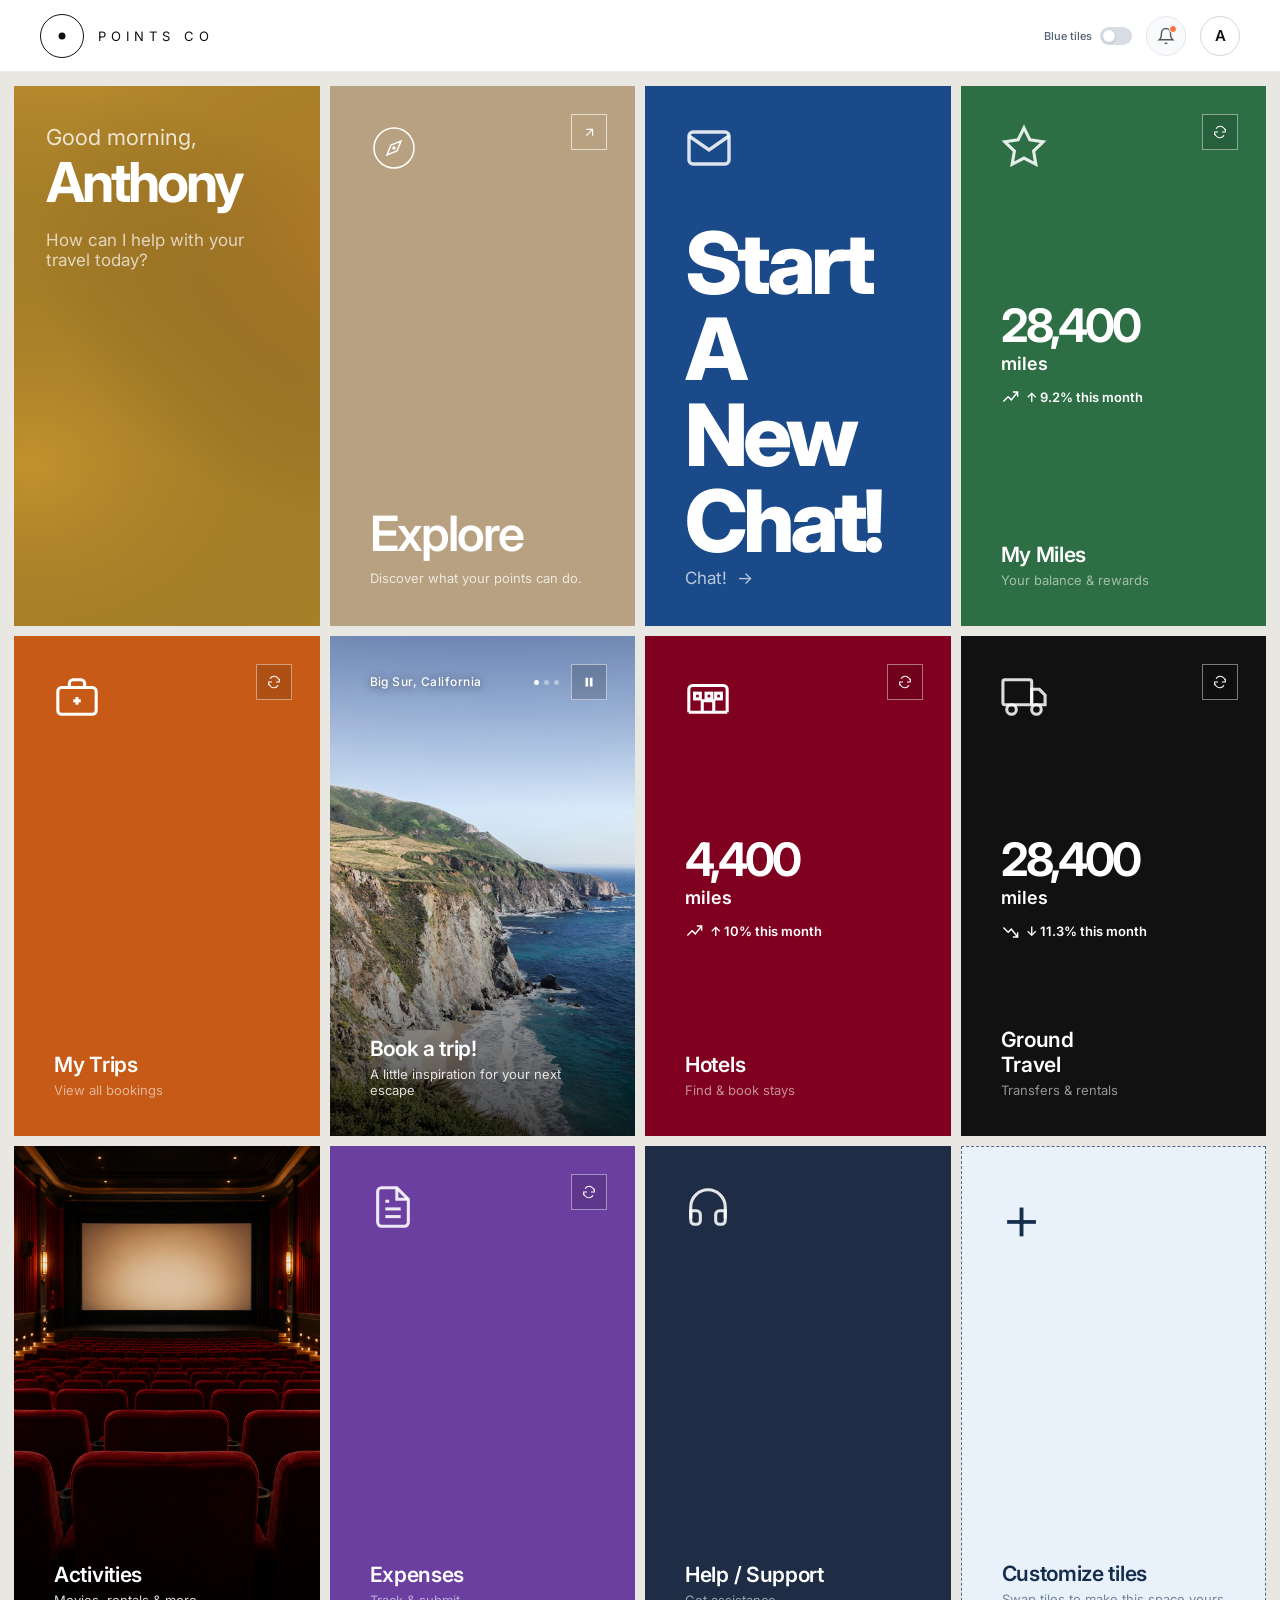
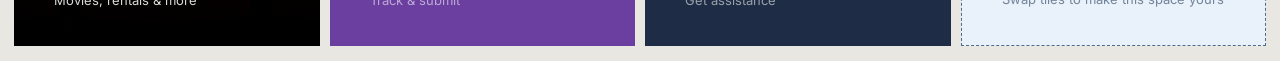
==== index.html @ b97a1146 "V1 for User Interviews" ====
<!--  users swap tiles out  -->
  <!-- Blue shades for all, try explore page and wallet page to match design -->
<!-- + - / for users to manipulate tiles - Flexible tiles -->
<!DOCTYPE html>
<html lang="en">
<head>
<meta charset="UTF-8"/>
<meta name="viewport" content="width=device-width, initial-scale=1"/>
<title>Points Co — Dashboard</title>
<link href="https://fonts.googleapis.com/css2?family=Inter:wght@300;400;500;600;700;800&display=swap" rel="stylesheet"/>
<style>
*,*::before,*::after{box-sizing:border-box;margin:0;padding:0}
html,body{
  width:100%;min-height:100%;
  font-family:'Inter',sans-serif;
  background:#E9E7E2;
  overflow-x:clip;
}
body{min-height:100vh}

/* ── NAV ── */
.nav{
  height:72px;background:#fff;
  border-bottom:1px solid rgba(0,0,0,0.07);
  display:flex;align-items:center;justify-content:space-between;
  padding:0 40px;
  position:relative;
}
.nav-logo{display:flex;align-items:center;gap:14px}
.nav-circle{
  width:44px;height:44px;border-radius:50%;
  border:1.5px solid #111;
  display:flex;align-items:center;justify-content:center;
}
.nav-wordmark{
  font-size:13px;font-weight:400;
  letter-spacing:5px;text-transform:uppercase;color:#111;
}
.nav-right{display:flex;align-items:center;gap:14px}
.palette-toggle{display:inline-flex;align-items:center;gap:8px;border:0;background:none;padding:8px 0;color:#526174;font:500 11px 'Inter',sans-serif;cursor:pointer;white-space:nowrap}
.palette-track{display:block;position:relative;width:32px;height:18px;border-radius:999px;background:#D8DDE3;transition:background .18s}
.palette-track::after{content:'';position:absolute;top:3px;left:3px;width:12px;height:12px;border-radius:50%;background:#fff;box-shadow:0 1px 3px rgba(0,0,0,.15);transition:transform .18s}
.palette-toggle[aria-checked="true"] .palette-track{background:#2866B0}
.palette-toggle[aria-checked="true"] .palette-track::after{transform:translateX(14px)}
.palette-toggle:focus-visible{outline:2px solid #2866B0;outline-offset:5px;border-radius:4px}
.bell-wrap{
  width:40px;height:40px;border-radius:50%;
  border:1px solid #E5E7EB;background:#F9FAFB;
  display:flex;align-items:center;justify-content:center;
  position:relative;cursor:pointer;
}
.bell-dot{
  position:absolute;top:8px;right:8px;
  width:8px;height:8px;border-radius:50%;
  background:#F47241;border:1.5px solid #fff;
}
.av-circle{
  width:40px;height:40px;border-radius:50%;
  border:1.5px solid #D1D5DB;background:#fff;
  display:flex;align-items:center;justify-content:center;
  font-size:15px;font-weight:600;color:#111;
  cursor:pointer;
}

/* ── DASHBOARD GRID ── */
.dashboard{
  min-height:calc(100vh - 72px);
  padding:14px;gap:10px;
  display:grid;
  grid-template-columns:repeat(4,minmax(0,1fr));
  grid-template-rows:clamp(540px,35vw,640px) repeat(2,minmax(500px,auto));
}

/* ── TILE BASE ── */
.tile{
  position:relative;min-width:0;overflow:hidden;cursor:pointer;
}
.tile-inner{
  position:relative;z-index:1;
  height:100%;
  display:flex;flex-direction:column;
  justify-content:space-between;
  padding:38px 40px;
}
.fill-svg{
  position:absolute;inset:0;
  width:100%;height:100%;display:block;
  object-fit:cover;
}
.tile-arrow-btn{
  position:absolute;top:28px;right:28px;z-index:2;
  width:36px;height:36px;border-radius:50%;
  display:flex;align-items:center;justify-content:center;
}
.tile-arrow-btn.on-dark{border:1.5px solid rgba(255,255,255,0.35)}
.tile-arrow-btn.on-light{border:1.5px solid rgba(0,0,0,0.18)}
.icon-wrap{display:flex;margin-bottom:4px}
.tile-name{font-size:21px;font-weight:600;letter-spacing:-0.3px;line-height:1.2}
.tile-sub{font-size:13px;margin-top:5px;opacity:0.55;font-weight:400}

/* ── HERO ── */
.tile-hero{
  background:#B5892C;
}
.hero-greeting{font-size:22px;font-weight:400;color:rgba(255,255,255,0.8);margin-bottom:6px}
.hero-name{font-size:clamp(38px,4.3vw,68px);font-weight:700;color:#fff;letter-spacing:-3px;line-height:0.95;margin-bottom:22px}
.hero-tagline{font-size:17px;color:rgba(255,255,255,0.7);margin-bottom:0}
.tile-hero{cursor:default}
.tile-hero .tile-inner{padding:38px 32px !important}
.tile-explore{background:#B8A181;color:#fff;text-decoration:none}
.tile-explore .tile-name{font-size:clamp(36px,3.8vw,60px);letter-spacing:-2px}
.tile-explore .tile-sub{opacity:.75;line-height:1.5;max-width:220px}
.tile-explore:focus-visible{outline:3px solid #111;outline-offset:3px}
.tile-explore:hover{background:#AA9272}
.tile-explore .icon-wrap svg{width:48px;height:48px}
.tile-explore .tile-arrow-btn{border-color:rgba(255,255,255,.65)}

/* ── MESSAGES ── */
.tile-messages{background:#1A4A8A;text-decoration:none;color:inherit}
.tile-messages:focus-visible{outline:3px solid #111;outline-offset:3px}
.msg-count{font-size:86px;font-weight:800;color:#fff;letter-spacing:-5px;line-height:1}
.msg-lbl{font-size:17px;font-weight:400;color:rgba(255,255,255,0.7);margin-top:4px}

/* ── ACTIVITIES ── */
.tile-activities{background:#211118;color:#fff;text-decoration:none;isolation:isolate}
.tile-activities::after{content:'';position:absolute;inset:0;background:linear-gradient(180deg,rgba(0,0,0,.08) 35%,rgba(0,0,0,.82));pointer-events:none}
.tile-activities .tile-inner{justify-content:flex-end}
.tile-activities .tile-sub{opacity:.85}
.tile-activities:focus-visible{outline:3px solid #fff;outline-offset:-5px}

/* ── HOTELS ── */
.tile-hotels{background:#800020}
/* ── GROUND TRAVEL ── */
.tile-ground{background:#111}
/* ── MY TRIPS ── */
.tile-mytrips{background:#C65A16}
/* ── BENEFITS ── */
.tile-benefits{background:#2D6E45}
/* ── EXPENSES ── */
.tile-expenses{background:#6B3FA0}
/* ── UPCOMING ── */
.tile-upcoming{background:#243C45;cursor:default;color:#fff;isolation:isolate}
.destination-slides,.destination-slide,.destination-slide img{position:absolute;inset:0;width:100%;height:100%}
.destination-slide{opacity:0;transition:opacity 1.4s ease;pointer-events:none}
.destination-slide.is-active{opacity:1}
.destination-slide img{object-fit:cover}
.destination-slide figcaption{position:absolute;left:40px;top:38px;font-size:12px;font-weight:500;letter-spacing:.04em;text-shadow:0 1px 8px rgba(0,0,0,.5);z-index:1}
.tile-upcoming::after{content:'';position:absolute;inset:0;background:linear-gradient(180deg,rgba(0,0,0,.25),transparent 35%,rgba(0,0,0,.15) 55%,rgba(0,0,0,.75));pointer-events:none}
.tile-upcoming .tile-inner{justify-content:flex-end;pointer-events:none;z-index:1}
.tile-upcoming .tile-sub{opacity:.85}
.destination-link{position:absolute;inset:0;z-index:1}
.destination-link:focus-visible{outline:3px solid #fff;outline-offset:-5px}
.destination-controls{position:absolute;top:28px;right:28px;z-index:2;display:flex;align-items:center;gap:12px}
.destination-dots{display:flex;gap:5px}
.destination-dot{width:5px;height:5px;border-radius:50%;background:rgba(255,255,255,.4)}
.destination-dot.is-active{background:#fff}
.destination-pause{width:36px;height:36px;border-radius:50%;border:1px solid rgba(255,255,255,.5);background:rgba(0,0,0,.18);color:#fff;display:grid;place-items:center;cursor:pointer}
.destination-pause:focus-visible{outline:3px solid #FFCE73;outline-offset:4px}
.destination-pause svg{width:14px;height:14px}
@media(max-width:640px){.destination-slide figcaption{left:28px;top:32px}}
@media(prefers-reduced-motion:reduce){.destination-slide{transition:none}}
/* ── HELP ── */
.tile-help{background:#1E2D45}

/* Blue palette overrides both faces of the existing flip tiles. */
body[data-palette="blue"] .tile-hero{background:#3874AA}
body[data-palette="blue"] .tile-hero>.fill-svg{visibility:hidden}
body[data-palette="blue"] .tile-messages{background:#204F8B}
body[data-palette="blue"] .tile-hotels{--blue-tile:var(--color-tile-deep)}
body[data-palette="blue"] .tile-ground{--blue-tile:#2053B8}
body[data-palette="blue"] .tile-mytrips{--blue-tile:var(--color-tile-mid)}
body[data-palette="blue"] .tile-benefits{--blue-tile:#4759DC}
body[data-palette="blue"] .tile-expenses{--blue-tile:var(--color-tile-bright)}
body[data-palette="blue"] .tile-upcoming{--blue-tile:#346D9E}
body[data-palette="blue"] .tile-help{background:#1D2E48}
body[data-palette="blue"] .tile{--back-color:#173C65!important;--front-ink:#fff!important}
body[data-palette="blue"] :is(.tile-hotels,.tile-ground,.tile-mytrips,.tile-benefits,.tile-expenses,.tile-upcoming) .tile-face{background:var(--blue-tile)!important}
body[data-palette="blue"] :is(.tile-hotels,.tile-mytrips) :is(.tile-name,.tile-sub){color:#fff!important}
body[data-palette="blue"] :is(.tile-hotels,.tile-mytrips) .icon-wrap svg{stroke:#fff}
body[data-palette="blue"] .flip-toggle.is-light{color:#fff;border-color:rgba(255,255,255,.45);background:rgba(0,0,0,.12)}
body[data-palette="blue"] .tile-sub{opacity:.85}

/* Flip boards: the stationary tile keeps the hover target stable. */
.tile.flip-tile{perspective:1600px;background:transparent;isolation:isolate}
.flip-board{position:absolute;inset:0;transform-style:preserve-3d;transition:transform .65s cubic-bezier(.22,.7,.2,1)}
.tile.is-flipped .flip-board{transform:rotateX(180deg)}
.tile-face{position:absolute;inset:0;overflow:hidden;backface-visibility:hidden;-webkit-backface-visibility:hidden}
.tile-front{transform:rotateX(0deg)}
.tile-back{transform:rotateX(180deg);background:var(--back-color,#1E2D45);color:#fff;padding:28px 32px;display:flex;flex-direction:column;justify-content:space-between;gap:8px}
.flip-toggle{position:absolute;top:28px;right:28px;z-index:5;width:36px;height:36px;border:1.5px solid rgba(255,255,255,.45);border-radius:50%;background:rgba(0,0,0,.12);color:#fff;display:grid;place-items:center;cursor:pointer;transition:background .2s}
.flip-toggle.is-light{border-color:rgba(0,0,0,.25);color:#111;background:rgba(255,255,255,.3)}
.is-flipped .flip-toggle{border-color:rgba(255,255,255,.45);color:#fff;background:rgba(0,0,0,.12)}
.flip-toggle:hover{background:rgba(128,128,128,.3)}
.flip-toggle:focus-visible{outline:3px solid #FFCE73;outline-offset:5px}
.flip-toggle svg{width:16px;height:16px}
.tile-metric{position:absolute;left:40px;top:40%;color:var(--front-ink,#fff)}
.tile-metric strong{display:block;font-size:clamp(42px,3.6vw,66px);font-weight:700;letter-spacing:-3px;line-height:1}
.tile-metric small{display:block;font-size:18px;font-weight:600;margin:5px 0 14px}
.trend{display:inline-flex;align-items:center;gap:6px;font-size:13px;font-weight:600;letter-spacing:0;line-height:1.4}
.trend svg{width:19px;height:19px;flex-shrink:0}
.tile-metric .trend{color:inherit}
.insight-kicker{font-size:11px;text-transform:uppercase;letter-spacing:.15em;opacity:.65;margin-bottom:10px}
.insight-title{font-size:22px;font-weight:600;letter-spacing:-.5px;padding-right:38px;line-height:1.15}
.insight-value{font-size:44px;font-weight:700;letter-spacing:-2px;line-height:1;margin:8px 0 12px}
.tile-hero .insight-value{font-size:76px}
.insight-unit{font-size:13px;opacity:.7;letter-spacing:0;margin-top:7px}
.tile-back .trend{padding:5px 9px;background:rgba(255,255,255,.1);border-radius:3px}
.trend-up{color:#BDEACB}.trend-down{color:#FFD0AF}
.trend-context{font-size:11px;opacity:.65;margin-top:7px}
.trend-chart{display:block;width:100%;height:36px;margin:8px 0 0;overflow:visible}
.chart-labels{display:flex;justify-content:space-between;font-size:10px;opacity:.6;margin-top:5px}
.insight-explanation{font-size:13px;line-height:1.45;max-width:540px}
.insight-footer{display:flex;justify-content:space-between;align-items:center;border-top:1px solid rgba(255,255,255,.2);padding-top:10px;font-size:10px;letter-spacing:.04em;opacity:.65}

/* Reflow the boards to the viewport while keeping room for flipped details. */
@media(max-width:1199px){
  .dashboard{grid-template-columns:repeat(2,minmax(0,1fr));grid-template-rows:none;grid-auto-rows:500px}
  .tile-hero{min-height:500px}
}
@media(max-width:640px){
  .nav{padding:0 20px}
  .dashboard{grid-template-columns:minmax(0,1fr);padding:10px;gap:10px}
  .tile-hero{grid-column:span 1}
  .tile-inner{padding:32px 28px}
  .tile-hero .tile-inner{padding:36px 28px !important}
  .hero-name{font-size:56px;letter-spacing:-2px}
  .hero-tagline{font-size:16px}
  .tile-metric{left:28px}
  .tile-back{padding:28px}
  .tile-hero .insight-value{font-size:56px}
}

@media(prefers-reduced-motion:reduce){.flip-board{transition:none}.flip-toggle{transition:none}.palette-track,.palette-track::after{transition:none}}

</style>
  <link rel="stylesheet" href="points-co-theme.css">
</head>
<body>

<!-- ══ NAV ══ -->
<nav class="nav">
  <div class="nav-logo">
    <div class="nav-circle">
      <svg width="16" height="16" viewBox="0 0 16 16" fill="none">
        <circle cx="8" cy="8" r="3.5" fill="#111"/>
      </svg>
    </div>
    <span class="nav-wordmark">Points Co</span>
  </div>
  <div class="nav-right">
    <button class="palette-toggle" id="palette-toggle" type="button" role="switch" aria-checked="false" aria-label="Blue tile colors">
      <span>Blue tiles</span><span class="palette-track" aria-hidden="true"></span>
    </button>
    <div class="bell-wrap">
      <svg width="18" height="18" fill="none" stroke="#555" stroke-width="1.8" viewBox="0 0 24 24">
        <path d="M18 8A6 6 0 0 0 6 8c0 7-3 9-3 9h18s-3-2-3-9"/>
        <path d="M13.73 21a2 2 0 0 1-3.46 0"/>
      </svg>
      <div class="bell-dot"></div>
    </div>
    <div class="av-circle">A</div>
  </div>
</nav>

<!-- ══ GRID ══ -->
<div class="dashboard">

  <!-- ━━━━ HERO ━━━━ -->
  <div class="tile tile-hero">
    <!-- Subtle grain texture overlay -->
    <svg class="fill-svg" viewBox="0 0 800 640" preserveAspectRatio="xMidYMid slice" xmlns="http://www.w3.org/2000/svg">
      <defs>
        <radialGradient id="hero-glow" cx="30%" cy="70%" r="70%">
          <stop offset="0%" stop-color="#D4A030" stop-opacity="0.4"/>
          <stop offset="100%" stop-color="transparent"/>
        </radialGradient>
        <radialGradient id="hero-glow2" cx="80%" cy="30%" r="50%">
          <stop offset="0%" stop-color="#C06020" stop-opacity="0.25"/>
          <stop offset="100%" stop-color="transparent"/>
        </radialGradient>
      </defs>
      <rect width="800" height="640" fill="url(#hero-glow)"/>
      <rect width="800" height="640" fill="url(#hero-glow2)"/>
    </svg>
    <div class="tile-inner" style="padding:48px 56px">
      <div>
        <div class="hero-greeting">Good morning,</div>
        <div class="hero-name">Anthony</div>
        <div class="hero-tagline" style="margin-top:18px">How can I help with your travel today?</div>
      </div>
    </div>
  </div>

  <!-- ━━━━ EXPLORE ━━━━ -->
  <a class="tile tile-explore" href="points-co-explore.html" aria-label="Explore ways to use your points">
    <span class="tile-arrow-btn on-dark" aria-hidden="true">
      <svg width="15" height="15" fill="none" stroke="currentColor" stroke-width="1.8" viewBox="0 0 24 24"><path d="M7 17 17 7M7 7h10v10"/></svg>
    </span>
    <div class="tile-inner">
      <div class="icon-wrap" aria-hidden="true">
        <svg viewBox="0 0 48 48" fill="none" stroke="currentColor" stroke-width="1.5"><circle cx="24" cy="24" r="20"/><path d="m31 17-4 10-10 4 4-10z"/><circle cx="24" cy="24" r="1" fill="currentColor"/></svg>
      </div>
      <div><div class="tile-name">Explore</div><div class="tile-sub">Discover what your points can do.</div></div>
    </div>
  </a>

  <!-- ━━━━ MESSAGES ━━━━ -->
  <a class="tile tile-messages" href="optivoy-chat.html" aria-label="Start a new chat with your travel loyalty points assistant">
    <div class="tile-inner">
      <div>
        <svg width="48" height="48" fill="none" stroke="rgba(255,255,255,0.85)" stroke-width="1.7" viewBox="0 0 24 24">
          <path d="M4 4h16c1.1 0 2 .9 2 2v12c0 1.1-.9 2-2 2H4c-1.1 0-2-.9-2-2V6c0-1.1.9-2 2-2z"/>
          <polyline points="22,6 12,13 2,6"/>
        </svg>
      </div>
      <div>
        <div class="msg-count">Start A New Chat!</div>
        <div class="msg-lbl">Chat! &nbsp;&rarr;</div>
      </div>
    </div>
  </a>

  <!-- ━━━━ BENEFITS ━━━━ -->
  <div class="tile tile-benefits">
    <div class="tile-arrow-btn on-dark">
      <svg width="15" height="15" fill="none" stroke="rgba(255,255,255,0.5)" stroke-width="2.2" viewBox="0 0 24 24"><line x1="7" y1="17" x2="17" y2="7"/><polyline points="7 7 17 7 17 17"/></svg>
    </div>
    <div class="tile-inner">
      <div class="icon-wrap">
        <svg width="46" height="46" fill="none" stroke="rgba(255,255,255,0.88)" stroke-width="1.6" viewBox="0 0 24 24">
          <polygon points="12 2 15.09 8.26 22 9.27 17 14.14 18.18 21.02 12 17.77 5.82 21.02 7 14.14 2 9.27 8.91 8.26 12 2"/>
        </svg>
      </div>
      <div>
        <div class="tile-name" style="color:#fff">My Miles</div>
        <div class="tile-sub" style="color:#fff">Your balance &amp; rewards</div>
      </div>
    </div>
  </div>

  <!-- ━━━━ MY TRIPS ━━━━ -->
  <div class="tile tile-mytrips">
    <div class="tile-arrow-btn on-dark">
      <svg width="14" height="14" fill="none" stroke="rgba(255,255,255,0.7)" stroke-width="2.2" viewBox="0 0 24 24"><line x1="7" y1="17" x2="17" y2="7"/><polyline points="7 7 17 7 17 17"/></svg>
    </div>
    <div class="tile-inner">
      <div class="icon-wrap">
        <svg width="46" height="46" fill="none" stroke="#fff" stroke-width="1.6" viewBox="0 0 24 24">
          <rect x="2" y="7" width="20" height="14" rx="2"/>
          <path d="M16 7V5a2 2 0 0 0-2-2h-4a2 2 0 0 0-2 2v2"/>
          <line x1="12" y1="12" x2="12" y2="16"/>
          <line x1="10" y1="14" x2="14" y2="14"/>
        </svg>
      </div>
      <div>
        <div class="tile-name" style="color:#fff">My Trips</div>
        <div class="tile-sub" style="color:#fff">View all bookings</div>
      </div>
    </div>
  </div>

  <!-- ━━━━ BOOK A TRIP ━━━━ -->
  <section class="tile tile-upcoming" aria-label="Book a trip! · destination inspiration" aria-roledescription="carousel">
    <a class="destination-link" href="optivoy-chat.html" aria-label="Book a trip — start a chat with Points Co"></a>
    <div class="destination-slides">
      <figure class="destination-slide is-active">
        <img src="assets/destinations/california.jpg" alt="Turquoise Pacific waves along the cliffs of Big Sur, California" decoding="async"/>
        <figcaption>Big Sur, California</figcaption>
      </figure>
      <figure class="destination-slide" aria-hidden="true">
        <img src="assets/destinations/japan.jpg" alt="Chureito Pagoda overlooking Mount Fuji in Japan" decoding="async"/>
        <figcaption>Mount Fuji, Japan</figcaption>
      </figure>
      <figure class="destination-slide" aria-hidden="true">
        <img src="assets/destinations/italy.jpg" alt="Colorful cliffside buildings and boats off Positano, Italy" decoding="async"/>
        <figcaption>Positano, Italy</figcaption>
      </figure>
    </div>
    <div class="destination-controls">
      <div class="destination-dots" aria-hidden="true"><span class="destination-dot is-active"></span><span class="destination-dot"></span><span class="destination-dot"></span></div>
      <button class="destination-pause" type="button" aria-label="Pause destination slideshow"></button>
    </div>
    <div class="tile-inner">
      <div>
        <div class="tile-name">Book a trip!</div>
        <div class="tile-sub">A little inspiration for your next escape</div>
      </div>
    </div>
  </section>

  <!-- ━━━━ HOTELS ━━━━ -->
  <div class="tile tile-hotels">
    <div class="tile-arrow-btn on-dark">
      <svg width="14" height="14" fill="none" stroke="rgba(255,255,255,0.7)" stroke-width="2.2" viewBox="0 0 24 24"><line x1="7" y1="17" x2="17" y2="7"/><polyline points="7 7 17 7 17 17"/></svg>
    </div>
    <div class="tile-inner">
      <div class="icon-wrap">
        <svg width="46" height="46" fill="none" stroke="#fff" stroke-width="1.6" viewBox="0 0 24 24">
          <path d="M2 20V8a2 2 0 0 1 2-2h16a2 2 0 0 1 2 2v12"/>
          <path d="M2 20h20"/>
          <path d="M9 20V14h6v6"/>
          <rect x="5" y="10" width="3" height="3"/>
          <rect x="11" y="10" width="3" height="3"/>
          <rect x="16" y="10" width="3" height="3"/>
        </svg>
      </div>
      <div>
        <div class="tile-name" style="color:#fff">Hotels</div>
        <div class="tile-sub" style="color:#fff">Find &amp; book stays</div>
      </div>
    </div>
  </div>

  <!-- ━━━━ GROUND TRAVEL ━━━━ -->
  <div class="tile tile-ground">
    <div class="tile-arrow-btn on-dark">
      <svg width="15" height="15" fill="none" stroke="rgba(255,255,255,0.5)" stroke-width="2.2" viewBox="0 0 24 24"><line x1="7" y1="17" x2="17" y2="7"/><polyline points="7 7 17 7 17 17"/></svg>
    </div>
    <div class="tile-inner">
      <div class="icon-wrap">
        <svg width="46" height="46" fill="none" stroke="rgba(255,255,255,0.85)" stroke-width="1.6" viewBox="0 0 24 24">
          <rect x="1" y="3" width="15" height="13" rx="1"/>
          <polygon points="16 8 20 8 23 11 23 16 16 16 16 8"/>
          <circle cx="5.5" cy="18.5" r="2.5"/>
          <circle cx="18.5" cy="18.5" r="2.5"/>
        </svg>
      </div>
      <div>
        <div class="tile-name" style="color:#fff">Ground<br>Travel</div>
        <div class="tile-sub" style="color:#fff">Transfers &amp; rentals</div>
      </div>
    </div>
  </div>

  <!-- ━━━━ ACTIVITIES ━━━━ -->
  <a class="tile tile-activities" href="points-co-explore.html" aria-label="Activities — explore ways to use your points">
    <img class="fill-svg" src="assets/movie-theater.png" alt="" decoding="async"/>
    <div class="tile-inner">
      <div>
        <div class="tile-name">Activities</div>
        <div class="tile-sub">Movies, rentals &amp; more</div>
      </div>
    </div>
  </a>

  <!-- ━━━━ EXPENSES ━━━━ -->
  <div class="tile tile-expenses">
    <div class="tile-arrow-btn on-dark">
      <svg width="15" height="15" fill="none" stroke="rgba(255,255,255,0.4)" stroke-width="2.2" viewBox="0 0 24 24"><line x1="7" y1="17" x2="17" y2="7"/><polyline points="7 7 17 7 17 17"/></svg>
    </div>
    <div class="tile-inner">
      <div class="icon-wrap">
        <svg width="46" height="46" fill="none" stroke="rgba(255,255,255,0.88)" stroke-width="1.6" viewBox="0 0 24 24">
          <path d="M14 2H6a2 2 0 0 0-2 2v16a2 2 0 0 0 2 2h12a2 2 0 0 0 2-2V8z"/>
          <polyline points="14 2 14 8 20 8"/>
          <line x1="8" y1="13" x2="16" y2="13"/>
          <line x1="8" y1="17" x2="16" y2="17"/>
          <line x1="8" y1="9" x2="10" y2="9"/>
        </svg>
      </div>
      <div>
        <div class="tile-name" style="color:#fff">Expenses</div>
        <div class="tile-sub" style="color:#fff">Track &amp; submit</div>
      </div>
    </div>
  </div>

  <!-- ━━━━ HELP / SUPPORT ━━━━ -->
  <div class="tile tile-help">
    <div class="tile-inner">
      <div class="icon-wrap">
        <svg width="46" height="46" fill="none" stroke="rgba(255,255,255,0.88)" stroke-width="1.6" viewBox="0 0 24 24">
          <path d="M3 18v-6a9 9 0 0 1 18 0v6"/>
          <path d="M21 19a2 2 0 0 1-2 2h-1a2 2 0 0 1-2-2v-3a2 2 0 0 1 2-2h3z"/>
          <path d="M3 19a2 2 0 0 0 2 2h1a2 2 0 0 0 2-2v-3a2 2 0 0 0-2-2H3z"/>
        </svg>
      </div>
      <div>
        <div class="tile-name" style="color:#fff">Help / Support</div>
        <div class="tile-sub" style="color:#fff">Get assistance</div>
      </div>
    </div>
  </div>

</div>

<script>
// Concept data only; replace these series with account data when integrated.
const insights = {
  'tile-hotels':{title:'Hotel rewards',value:'4,400',unit:'miles earned this month',values:[2800,3100,2900,3600,4000,4400],explanation:'Hotel rewards increased by 400 miles from last month. One additional qualifying stay contributed to the increase.',color:'#5A1730',front:true},
  'tile-ground':{title:'Ground travel',value:'28,400',unit:'miles earned this month',values:[35000,32600,33900,31400,32000,28400],explanation:'Ground travel rewards fell by 3,600 miles from last month. Fewer rental days meant fewer miles earned.',color:'#292929',front:true},
  'tile-mytrips':{title:'Your bookings',value:'4',unit:'trips booked this month',values:[1,2,2,3,3,4],explanation:'You booked 1 more trip than last month. This total includes confirmed flight and hotel bookings.',color:'#974013'},
  'tile-benefits':{title:'My miles & rewards',value:'28,400',unit:'miles available',values:[19500,21800,20900,24700,26000,28400],explanation:'Your available rewards grew by 2,400 miles from last month. Miles earned exceeded miles redeemed during this period.',color:'#214E35',front:true},
  'tile-expenses':{title:'Travel expenses',value:'$1,240',unit:'submitted this month',values:[1980,1820,2050,1690,1550,1240],explanation:'Submitted travel expenses decreased by $310 from last month. Lower accommodation costs drove the reduction.',color:'#4C2778'}
};
const trendIcon = up => `<svg viewBox="0 0 24 24" fill="none" stroke="currentColor" stroke-width="1.8" aria-hidden="true"><path d="${up ? 'M3 17l6-6 4 4 8-10M15 5h6v6' : 'M3 7l6 6 4-4 8 10M15 19h6v-6'}"/></svg>`;
document.querySelectorAll('.dashboard > .tile').forEach((tile, index) => {
  const data = insights[[...tile.classList].find(name => insights[name])];
  if (!data) return;
  const previous = data.values.at(-2), current = data.values.at(-1);
  const up = current >= previous;
  const change = Math.abs((current - previous) / previous * 100).toFixed(1).replace(/\.0$/, '');
  const trendText = `${up ? '↑' : '↓'} ${change}%`;
  const accessibleTrend = `${up ? 'Up' : 'Down'} ${change}% compared with last month`;
  const trend = `<span class="trend ${up ? 'trend-up' : 'trend-down'}" aria-label="${accessibleTrend}">${trendIcon(up)}<span>${change}% ${up ? 'increase' : 'decrease'}</span></span>`;
  const background = getComputedStyle(tile).backgroundColor;
  tile.classList.add('flip-tile');
  tile.style.setProperty('--back-color',data.color);
  tile.style.setProperty('--front-ink',data.light ? '#141B29' : '#fff');
  tile.setAttribute('role','group');
  tile.setAttribute('aria-label',data.title);
  const board = document.createElement('div');
  board.className = 'flip-board';
  const front = document.createElement('div');
  front.className = 'tile-face tile-front';
  front.style.background = background;
  while(tile.firstChild) front.append(tile.firstChild);
  // The original corner arrows become a real, keyboard-accessible flip control.
  front.querySelectorAll('.tile-arrow-btn').forEach(arrow => arrow.remove());
  if (data.front) {
    const metric=document.createElement('div');
    metric.className='tile-metric';
    metric.innerHTML=`<strong>${data.value}</strong><small>miles</small><span class="trend" aria-label="${accessibleTrend}">${trendIcon(up)}${trendText} this month</span>`;
    front.append(metric);
  }
  const low=Math.min(...data.values), high=Math.max(...data.values);
  const points=data.values.map((value,i)=>`${i*60},${56-(value-low)/(high-low || 1)*48}`).join(' ');
  const back=document.createElement('div');
  back.className='tile-face tile-back';
  back.id=`tile-insight-${index}`;
  back.innerHTML=`<div><div class="insight-kicker">Monthly insight</div><h2 class="insight-title">${data.title}</h2></div>
    <div><div class="insight-value">${data.value}<div class="insight-unit">${data.unit}</div></div>${trend}<div class="trend-context">Compared with last month</div>
    <svg class="trend-chart" viewBox="0 0 300 64" preserveAspectRatio="none" role="img" aria-label="Six monthly values, May through October: ${data.values.join(', ')}"><path d="M0 63H300" stroke="currentColor" opacity=".15"/><polyline points="${points}" fill="none" stroke="${up ? '#BDEACB' : '#FFD0AF'}" stroke-width="2.5" stroke-linecap="round" stroke-linejoin="round" vector-effect="non-scaling-stroke"/></svg><div class="chart-labels"><span>May</span><span>Oct</span></div></div>
    <p class="insight-explanation">${data.explanation}</p><div class="insight-footer"><span>Sample data · Oct 2026</span><span>↻ Flip to return</span></div>`;
  board.append(front,back);
  const toggle=document.createElement('button');
  toggle.type='button';
  toggle.className=`flip-toggle${data.light ? ' is-light' : ''}`;
  toggle.setAttribute('aria-controls',back.id);
  toggle.innerHTML='<svg viewBox="0 0 24 24" fill="none" stroke="currentColor" stroke-width="1.6" aria-hidden="true"><path d="M20 7v5h-5M4 17v-5h5"/><path d="M6.1 7a7 7 0 0 1 11.6-1L20 9M4 15l2.3 3A7 7 0 0 0 18 17"/></svg>';
  tile.append(board,toggle);
  let hovered=false, pinned=false;
  function render(){
    const flipped=hovered || pinned;
    tile.classList.toggle('is-flipped',flipped);
    toggle.setAttribute('aria-expanded',String(flipped));
    toggle.setAttribute('aria-label',`${flipped ? 'Hide' : 'Show'} ${data.title.toLowerCase()} insights`);
    front.inert=flipped;
    back.inert=!flipped;
    front.setAttribute('aria-hidden',String(flipped));
    back.setAttribute('aria-hidden',String(!flipped));
  }
  tile.addEventListener('pointerenter',event=>{
    if(event.pointerType==='mouse' && matchMedia('(hover:hover)').matches && !front.contains(document.activeElement)){hovered=true;render();}
  });
  tile.addEventListener('pointerleave',()=>{hovered=false;render();});
  tile.addEventListener('click',event=>{
    if(event.target.closest('a,button') && !toggle.contains(event.target)) return;
    pinned=!pinned;
    hovered=false;
    render();
  });
  tile.addEventListener('keydown',event=>{
    if(event.key==='Escape'){hovered=false;pinned=false;render();toggle.focus();event.stopPropagation();}
  });
  tile.addEventListener('focusout',event=>{
    if(!tile.contains(event.relatedTarget)){pinned=false;render();}
  });
  render();
});

// Destination inspiration uses local copies of web-sourced photos; no hover behavior.
const destinationTile = document.querySelector('.tile-upcoming');
const destinationSlides = [...destinationTile.querySelectorAll('.destination-slide')];
const destinationDots = [...destinationTile.querySelectorAll('.destination-dot')];
const destinationPause = destinationTile.querySelector('.destination-pause');
const destinationMotion = matchMedia('(prefers-reduced-motion: reduce)');
let destinationIndex = 0;
let destinationPaused = destinationMotion.matches;
let destinationTimer;
function renderDestinationPlayback() {
  clearInterval(destinationTimer);
  destinationPause.setAttribute('aria-label', `${destinationPaused ? 'Play' : 'Pause'} destination slideshow`);
  destinationPause.innerHTML = destinationPaused
    ? '<svg viewBox="0 0 16 16" fill="currentColor" aria-hidden="true"><path d="M5 3l8 5-8 5z"/></svg>'
    : '<svg viewBox="0 0 16 16" fill="currentColor" aria-hidden="true"><path d="M4 3h3v10H4zm5 0h3v10H9z"/></svg>';
  if (destinationPaused || document.hidden) return;
  destinationTimer = setInterval(() => {
    const next = (destinationIndex + 1) % destinationSlides.length;
    const image = destinationSlides[next].querySelector('img');
    if (!image.complete || !image.naturalWidth) return;
    destinationIndex = next;
    destinationSlides.forEach((slide, index) => {
      slide.classList.toggle('is-active', index === destinationIndex);
      slide.setAttribute('aria-hidden', String(index !== destinationIndex));
      destinationDots[index].classList.toggle('is-active', index === destinationIndex);
    });
  }, 5500);
}
destinationPause.addEventListener('click', () => {
  destinationPaused = !destinationPaused;
  renderDestinationPlayback();
});
destinationMotion.addEventListener('change', event => {
  destinationPaused = event.matches;
  renderDestinationPlayback();
});
document.addEventListener('visibilitychange', renderDestinationPlayback);
renderDestinationPlayback();

const paletteToggle = document.querySelector('#palette-toggle');
function applyPalette(blue) {
  document.body.dataset.palette = blue ? 'blue' : 'original';
  paletteToggle?.setAttribute('aria-checked', String(blue));
}
try { applyPalette(localStorage.getItem('optivoy-blue-tiles') === 'true'); }
catch { applyPalette(false); }
paletteToggle?.addEventListener('click', () => {
  const blue = paletteToggle.getAttribute('aria-checked') !== 'true';
  applyPalette(blue);
  try { localStorage.setItem('optivoy-blue-tiles', String(blue)); } catch {}
});
</script>

<script src="dashboard-tiles.js"></script>
</body>
</html>
---- points-co-theme.css ----
/* Hallmark · existing dashboard grid · blue palette · square controls
 * pre-emit critique: P4 H4 E4 S5 R5 V4 */
:root {
  --color-tile-deep: #173c65;
  --color-tile-mid: #346d9e;
  --color-tile-bright: #285ea8;
  --color-tile-pale: #e9f1fa;
  --color-tile-white: #fff;
  --color-tile-ink: #142d4c;
  --color-tile-muted: #506a87;
  --color-tile-line: #c8d8ea;
  --color-tile-glass: #173c65cc;
  --color-photo-shade: #00000094;
  --font-controls: 'Inter', sans-serif;
}
/* Shared blue surfaces keep Explore and Chat in the dashboard's visual family. */
body:has(.app-shell), body:has(.offer-grid) {
  --color-paper: var(--color-tile-white);
  --color-frame: var(--color-tile-pale);
  --color-ink: var(--color-tile-ink);
  --color-muted: var(--color-tile-muted);
  --color-border: var(--color-tile-line);
  --color-line: var(--color-tile-line);
  --color-soft: var(--color-tile-pale);
  --color-surface: var(--color-tile-pale);
  --color-accent: var(--color-tile-bright);
  --color-accent-light: var(--color-tile-mid);
  --color-blue: var(--color-tile-deep);
  --color-pink: var(--color-tile-mid);
  --color-outline: var(--color-tile-muted);
  --color-card: var(--color-tile-deep);
  --color-card-muted: var(--color-tile-line);
  --color-glass: var(--color-tile-glass);
}
body:has(.app-shell) :is(button,.plus-icon,.briefing,.composer,.loyalty-card,.wallet-body,.message.user,dialog),
body:has(.offer-grid) :is(button,.round-link,.offer,.offer-badge,.solid-button,.empty-state,dialog) { border-radius: 0; }
.app-shell { margin: 14px; }
.app-shell .topbar { height: 58px; }
.app-shell .wordmark { font-size: 18px; font-weight: 600; letter-spacing: -.6px; }
.briefing { background: var(--color-tile-pale); border-color: var(--color-tile-line); }
.briefing .eyebrow { color: var(--color-tile-deep); }
.rewards-pill, .send-button, .round-link, .solid-button { background: var(--color-tile-bright); }
.offer { background: var(--color-tile-deep); }
.offer:nth-child(3n + 2) { background: var(--color-tile-mid); }
.offer:nth-child(3n) { background: var(--color-tile-bright); }
.offer::before { background: linear-gradient(180deg,var(--color-photo-shade),transparent 45%,var(--color-photo-shade)); }
.points-summary { background: var(--color-tile-deep); color: var(--color-tile-white); }
.points-summary .balance-note { color: var(--color-tile-line); }
.category[aria-pressed=true], .saved-filter[aria-pressed=true] { background: var(--color-tile-bright); }
/* Every dashboard surface, including photographic tiles and both flip faces. */
body[data-palette=blue] .tile-explore { background: var(--color-tile-bright); }
body[data-palette=blue] .tile-activities { background: var(--color-tile-deep); }
body[data-palette=blue] .tile-upcoming { background: var(--color-tile-mid); }
body[data-palette=blue] .tile-back { background: var(--color-tile-deep) !important; }
body[data-palette=blue] .trend-chart polyline { stroke: var(--color-tile-white); }
:is(.tile-arrow-btn,.flip-toggle,.destination-pause) { border-radius: 0; }
/* A single customization tile opens the two-step swap picker. */
.tile-customize {
  border: 1px dashed var(--color-tile-muted); border-radius: 0;
  padding: 38px 40px; display: flex; flex-direction: column;
  align-items: flex-start; justify-content: space-between; gap: 32px;
  text-align: left; font-family: var(--font-controls);
  color: var(--color-tile-ink); background: var(--color-tile-pale);
}
.tile-customize .tile-name, .tile-customize .tile-sub { display: block; }
.customize-symbol { font-size: 64px; font-weight: 300; line-height: 1; }
.tile-customize:hover { border-style: solid; }
.tile-customize:focus-visible { outline: 3px solid var(--color-tile-bright); outline-offset: -6px; }
body[data-palette=blue] .tile-customize { background: var(--color-tile-deep); color: var(--color-tile-white); border-color: var(--color-tile-line); }
.tile-back-choice { display: block; margin-top: 16px; padding: 8px 0; border: 0; background: none; color: var(--color-tile-deep); }
.tile-picker {
  width: min(520px,calc(100% - 32px)); padding: 28px;
  color: var(--color-tile-ink); background: var(--color-tile-white);
  border: 1px solid var(--color-tile-line); font: 14px var(--font-controls);
}
.tile-picker::backdrop { background: var(--color-tile-glass); }
.tile-picker-heading { display: flex; align-items: center; justify-content: space-between; gap: 16px; }
.tile-picker h2 { font-size: 24px; font-weight: 500; }
.tile-picker p { line-height: 1.5; margin: 16px 0; color: var(--color-tile-muted); }
.tile-picker button { cursor: pointer; font: inherit; border-radius: 0; }
.tile-picker-close { width: 36px; height: 36px; border: 0; background: var(--color-tile-pale); font-size: 24px !important; }
.tile-options { display: grid; grid-template-columns: repeat(2,minmax(0,1fr)); gap: 8px; }
.tile-options button { padding: 14px 12px; text-align: left; border: 1px solid var(--color-tile-line); background: var(--color-tile-pale); color: var(--color-tile-ink); }
.tile-options button:hover { color: var(--color-tile-white); background: var(--color-tile-bright); }
.tile-picker button:focus-visible { outline: 2px solid var(--color-tile-bright); outline-offset: 3px; }
.tile-reset { margin-top: 20px; padding: 10px 0; color: var(--color-tile-deep); background: none; border: 0; text-decoration: underline; }
.tile-announcement { position: absolute; width: 1px; height: 1px; clip-path: inset(50%); overflow: hidden; }
@media(max-width:700px) { .app-shell { margin: 0; } }
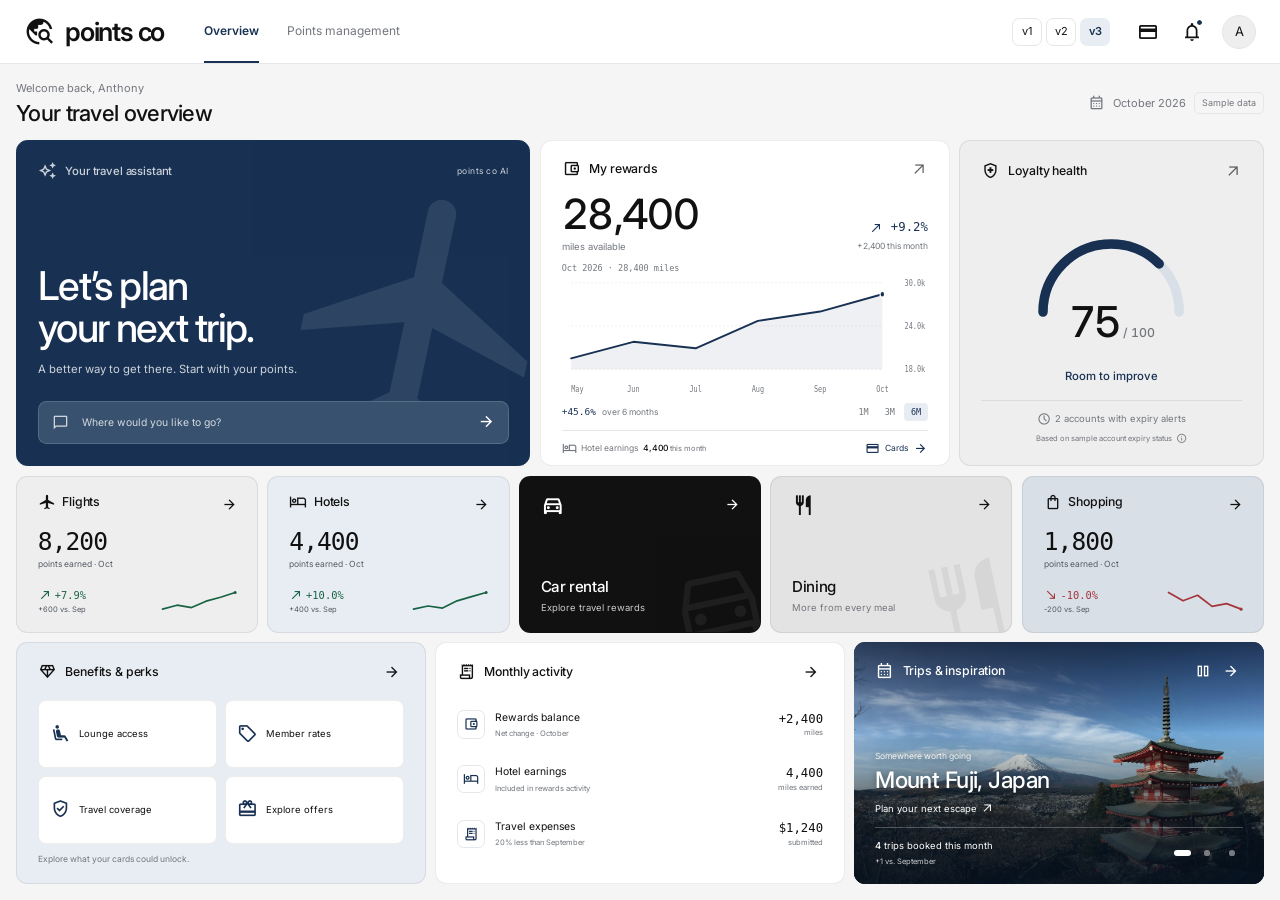
==== commit 4dcc77cc: "v3 dashboard" ====
--- a/index.html
+++ b/index.html
@@ -1,627 +1,108 @@
-<!--  users swap tiles out  -->
-  <!-- Blue shades for all, try explore page and wallet page to match design -->
-<!-- + - / for users to manipulate tiles - Flexible tiles -->
 <!DOCTYPE html>
 <html lang="en">
 <head>
-<meta charset="UTF-8"/>
-<meta name="viewport" content="width=device-width, initial-scale=1"/>
-<title>Points Co — Dashboard</title>
-<link href="https://fonts.googleapis.com/css2?family=Inter:wght@300;400;500;600;700;800&display=swap" rel="stylesheet"/>
-<style>
-*,*::before,*::after{box-sizing:border-box;margin:0;padding:0}
-html,body{
-  width:100%;min-height:100%;
-  font-family:'Inter',sans-serif;
-  background:#E9E7E2;
-  overflow-x:clip;
-}
-body{min-height:100vh}
+  <meta charset="UTF-8"><meta name="viewport" content="width=device-width, initial-scale=1">
+  <meta name="theme-color" content="#183153">
+  <meta name="description" content="Your points co travel dashboard. Monitor rewards performance, loyalty health, and travel activity in one place.">
+  <title>points co — Dashboard v3</title>
+  <link rel="preconnect" href="https://fonts.googleapis.com"><link rel="preconnect" href="https://fonts.gstatic.com" crossorigin>
+  <link href="https://fonts.googleapis.com/css2?family=Inter:wght@400;500;600;700&family=Material+Symbols+Outlined:wght@400&display=swap" rel="stylesheet">
+  <link rel="stylesheet" href="dashboard-v3.css"><script src="dashboard-v3.js" defer></script>
+</head>
+<body data-page="dashboard">
+<a class="skip-link" href="#main">Skip to dashboard</a>
+<header class="appbar">
+  <a class="brand" href="index.html" aria-label="points co home"><span class="material-symbols-outlined" aria-hidden="true">travel_explore</span>points co</a>
+  <nav class="primary-nav" aria-label="Main navigation"><a href="index.html" aria-current="page">Overview</a><a href="points-management.html">Points management</a></nav>
+  <div class="appbar-actions"><nav class="version-nav" aria-label="Dashboard versions"><a href="v1dashboard/index.html" aria-label="View version 1">v1</a><a href="v2dashboard/index.html" aria-label="View archived version 2">v2</a><span aria-label="Current version 3">v3</span></nav><button class="icon-button" data-panel="cards" aria-label="Your cards"><span class="material-symbols-outlined" aria-hidden="true">credit_card</span></button><button class="icon-button" data-panel="alerts" aria-label="Notifications: two sample expiry alerts"><span class="material-symbols-outlined" aria-hidden="true">notifications</span><i class="notification-dot"></i></button><button class="avatar" data-panel="profile" aria-label="Anthony’s profile">A</button></div>
+</header>
+<main id="main" class="dashboard-main">
+  <div class="page-heading"><div><p>Welcome back, Anthony</p><h1>Your travel overview</h1></div><p class="reporting-period"><span class="material-symbols-outlined" aria-hidden="true">calendar_month</span> October 2026 <span class="sample-label">Sample data</span></p></div>
+  <div class="board-frame"><div class="dashboard-board">
+    <section class="panel assistant-panel" aria-labelledby="assistant-title">
+      <div class="panel-heading"><span class="panel-label"><span class="material-symbols-outlined" aria-hidden="true">auto_awesome</span> Your travel assistant</span><span class="assistant-mark">points co AI</span></div>
+      <span class="material-symbols-outlined assistant-plane" aria-hidden="true">flight</span>
+      <div class="assistant-copy"><h2 id="assistant-title">Let’s plan<br>your next trip.</h2><p>A better way to get there. Start with your points.</p></div>
+      <form class="assistant-form" id="assistant-form"><label class="sr-only" for="travel-prompt">Ask about your travel</label><span class="material-symbols-outlined" aria-hidden="true">chat_bubble</span><input id="travel-prompt" name="prompt" placeholder="Where would you like to go?" autocomplete="off"><button type="submit" aria-label="Start a conversation"><span class="material-symbols-outlined" aria-hidden="true">arrow_forward</span></button></form>
+    </section>
 
-/* ── NAV ── */
-.nav{
-  height:72px;background:#fff;
-  border-bottom:1px solid rgba(0,0,0,0.07);
-  display:flex;align-items:center;justify-content:space-between;
-  padding:0 40px;
-  position:relative;
-}
-.nav-logo{display:flex;align-items:center;gap:14px}
-.nav-circle{
-  width:44px;height:44px;border-radius:50%;
-  border:1.5px solid #111;
-  display:flex;align-items:center;justify-content:center;
-}
-.nav-wordmark{
-  font-size:13px;font-weight:400;
-  letter-spacing:5px;text-transform:uppercase;color:#111;
-}
-.nav-right{display:flex;align-items:center;gap:14px}
-.palette-toggle{display:inline-flex;align-items:center;gap:8px;border:0;background:none;padding:8px 0;color:#526174;font:500 11px 'Inter',sans-serif;cursor:pointer;white-space:nowrap}
-.palette-track{display:block;position:relative;width:32px;height:18px;border-radius:999px;background:#D8DDE3;transition:background .18s}
-.palette-track::after{content:'';position:absolute;top:3px;left:3px;width:12px;height:12px;border-radius:50%;background:#fff;box-shadow:0 1px 3px rgba(0,0,0,.15);transition:transform .18s}
-.palette-toggle[aria-checked="true"] .palette-track{background:#2866B0}
-.palette-toggle[aria-checked="true"] .palette-track::after{transform:translateX(14px)}
-.palette-toggle:focus-visible{outline:2px solid #2866B0;outline-offset:5px;border-radius:4px}
-.bell-wrap{
-  width:40px;height:40px;border-radius:50%;
-  border:1px solid #E5E7EB;background:#F9FAFB;
-  display:flex;align-items:center;justify-content:center;
-  position:relative;cursor:pointer;
-}
-.bell-dot{
-  position:absolute;top:8px;right:8px;
-  width:8px;height:8px;border-radius:50%;
-  background:#F47241;border:1.5px solid #fff;
-}
-.av-circle{
-  width:40px;height:40px;border-radius:50%;
-  border:1.5px solid #D1D5DB;background:#fff;
-  display:flex;align-items:center;justify-content:center;
-  font-size:15px;font-weight:600;color:#111;
-  cursor:pointer;
-}
+    <section class="panel rewards-panel" aria-labelledby="rewards-title">
+      <a class="rewards-main" href="points-management.html" aria-label="Open points management and rewards performance">
+        <div class="panel-heading"><h2 id="rewards-title" class="panel-label"><span class="material-symbols-outlined" aria-hidden="true">account_balance_wallet</span> My rewards</h2><span class="material-symbols-outlined small-arrow" aria-hidden="true">arrow_outward</span></div>
+        <div class="rewards-quote"><strong>28,400<span>miles available</span></strong><div class="quote-change"><span class="material-symbols-outlined" aria-hidden="true">north_east</span> +9.2%<small>+2,400 this month</small></div></div>
+        <div class="market-chart" data-chart="rewards" data-range="6" aria-label="Rewards balance chart"></div>
+      </a>
+      <div class="chart-toolbar"><p class="chart-return" data-chart-return>+45.6% <span>over 6 months</span></p><div class="range-controls" role="group" aria-label="Rewards chart time range"><button data-range="1" aria-pressed="false">1M</button><button data-range="3" aria-pressed="false">3M</button><button data-range="6" aria-pressed="true">6M</button></div></div>
+      <div class="rewards-footer"><span><span class="material-symbols-outlined" aria-hidden="true">hotel</span> Hotel earnings <strong>4,400 <small>this month</small></strong></span><a href="points-management.html#cards" class="text-link"><span class="material-symbols-outlined" aria-hidden="true">credit_card</span> Cards <span class="material-symbols-outlined" aria-hidden="true">arrow_forward</span></a></div>
+    </section>
 
-/* ── DASHBOARD GRID ── */
-.dashboard{
-  min-height:calc(100vh - 72px);
-  padding:14px;gap:10px;
-  display:grid;
-  grid-template-columns:repeat(4,minmax(0,1fr));
-  grid-template-rows:clamp(540px,35vw,640px) repeat(2,minmax(500px,auto));
-}
+    <button class="panel health-panel" data-panel="health" aria-label="Loyalty health score 75 out of 100. View calculation.">
+      <span class="panel-heading"><span class="panel-label"><span class="material-symbols-outlined" aria-hidden="true">health_and_safety</span> Loyalty health</span><span class="material-symbols-outlined small-arrow" aria-hidden="true">arrow_outward</span></span>
+      <span class="health-gauge"><svg viewBox="0 0 180 108" aria-hidden="true"><path class="gauge-track" d="M18 90 A72 72 0 0 1 162 90"/><path class="gauge-progress" d="M18 90 A72 72 0 0 1 162 90" pathLength="100"/></svg><span class="health-score">75<small>/ 100</small></span></span>
+      <span class="health-caption">Room to improve</span><span class="health-detail"><span class="material-symbols-outlined" aria-hidden="true">schedule</span> 2 accounts with expiry alerts</span><span class="health-footnote">Based on sample account expiry status <span class="material-symbols-outlined" aria-hidden="true">info</span></span>
+    </button>
 
-/* ── TILE BASE ── */
-.tile{
-  position:relative;min-width:0;overflow:hidden;cursor:pointer;
-}
-.tile-inner{
-  position:relative;z-index:1;
-  height:100%;
-  display:flex;flex-direction:column;
-  justify-content:space-between;
-  padding:38px 40px;
-}
-.fill-svg{
-  position:absolute;inset:0;
-  width:100%;height:100%;display:block;
-  object-fit:cover;
-}
-.tile-arrow-btn{
-  position:absolute;top:28px;right:28px;z-index:2;
-  width:36px;height:36px;border-radius:50%;
-  display:flex;align-items:center;justify-content:center;
-}
-.tile-arrow-btn.on-dark{border:1.5px solid rgba(255,255,255,0.35)}
-.tile-arrow-btn.on-light{border:1.5px solid rgba(0,0,0,0.18)}
-.icon-wrap{display:flex;margin-bottom:4px}
-.tile-name{font-size:21px;font-weight:600;letter-spacing:-0.3px;line-height:1.2}
-.tile-sub{font-size:13px;margin-top:5px;opacity:0.55;font-weight:400}
+    <nav class="category-row" aria-label="Travel and rewards categories">
+      <a class="panel category-tile category-analytics category-flights" href="optivoy-chat.html" data-prompt="Help me find flights I can book with my points.">
+        <div class="category-metric-heading"><span class="material-symbols-outlined category-icon" aria-hidden="true">flight</span><h2>Flights</h2></div>
+        <span class="material-symbols-outlined category-arrow" aria-hidden="true">arrow_forward</span>
+        <div class="category-points"><strong>8,200</strong><span>points earned · Oct</span></div>
+        <div class="category-performance trend-up">
+          <span class="category-change"><span><span class="material-symbols-outlined" aria-hidden="true">north_east</span><span class="sr-only">Up </span>+7.9%</span><small>+600 vs. Sep</small></span>
+          <svg class="category-sparkline" viewBox="0 0 100 30" role="img" aria-label="Sample monthly points earned, May to October 2026: May 6,100, June 6,600, July 6,300, August 7,100, September 7,600, October 8,200."><polyline points="2.0,26.0 21.2,20.8 40.4,23.9 59.6,15.5 78.8,10.3 98.0,4.0"/><circle cx="98" cy="4.0" r="2"/></svg>
+        </div>
+      </a>
+      <a class="panel category-tile category-analytics category-hotels" href="optivoy-chat.html" data-prompt="Help me find a hotel stay using my rewards.">
+        <div class="category-metric-heading"><span class="material-symbols-outlined category-icon" aria-hidden="true">hotel</span><h2>Hotels</h2></div>
+        <span class="material-symbols-outlined category-arrow" aria-hidden="true">arrow_forward</span>
+        <div class="category-points"><strong>4,400</strong><span>points earned · Oct</span></div>
+        <div class="category-performance trend-up">
+          <span class="category-change"><span><span class="material-symbols-outlined" aria-hidden="true">north_east</span><span class="sr-only">Up </span>+10.0%</span><small>+400 vs. Sep</small></span>
+          <svg class="category-sparkline" viewBox="0 0 100 30" role="img" aria-label="Sample monthly points earned, May to October 2026: May 2,800, June 3,100, July 2,900, August 3,600, September 4,000, October 4,400."><polyline points="2.0,26.0 21.2,21.9 40.4,24.6 59.6,15.0 78.8,9.5 98.0,4.0"/><circle cx="98" cy="4.0" r="2"/></svg>
+        </div>
+      </a>
+      <a class="panel category-tile category-dark" href="points-co-explore.html?category=Travel"><span class="material-symbols-outlined category-icon" aria-hidden="true">directions_car</span><div><h2>Car rental</h2><p>Explore travel rewards</p></div><span class="material-symbols-outlined category-arrow" aria-hidden="true">arrow_forward</span><span class="material-symbols-outlined category-decoration" aria-hidden="true">directions_car</span></a>
+      <a class="panel category-tile" href="points-co-explore.html?category=Dining"><span class="material-symbols-outlined category-icon" aria-hidden="true">restaurant</span><div><h2>Dining</h2><p>More from every meal</p></div><span class="material-symbols-outlined category-arrow" aria-hidden="true">arrow_forward</span><span class="material-symbols-outlined category-decoration" aria-hidden="true">restaurant</span></a>
+      <a class="panel category-tile category-analytics category-shopping" href="points-co-explore.html?category=Shopping">
+        <div class="category-metric-heading"><span class="material-symbols-outlined category-icon" aria-hidden="true">shopping_bag</span><h2>Shopping</h2></div>
+        <span class="material-symbols-outlined category-arrow" aria-hidden="true">arrow_forward</span>
+        <div class="category-points"><strong>1,800</strong><span>points earned · Oct</span></div>
+        <div class="category-performance trend-down">
+          <span class="category-change"><span><span class="material-symbols-outlined" aria-hidden="true">south_east</span><span class="sr-only">Down </span>-10.0%</span><small>-200 vs. Sep</small></span>
+          <svg class="category-sparkline" viewBox="0 0 100 30" role="img" aria-label="Sample monthly points earned, May to October 2026: May 2,400, June 2,100, July 2,300, August 1,900, September 2,000, October 1,800."><polyline points="2.0,4.0 21.2,15.0 40.4,7.7 59.6,22.3 78.8,18.7 98.0,26.0"/><circle cx="98" cy="26.0" r="2"/></svg>
+        </div>
+      </a>
+    </nav>
 
-/* ── HERO ── */
-.tile-hero{
-  background:#B5892C;
-}
-.hero-greeting{font-size:22px;font-weight:400;color:rgba(255,255,255,0.8);margin-bottom:6px}
-.hero-name{font-size:clamp(38px,4.3vw,68px);font-weight:700;color:#fff;letter-spacing:-3px;line-height:0.95;margin-bottom:22px}
-.hero-tagline{font-size:17px;color:rgba(255,255,255,0.7);margin-bottom:0}
-.tile-hero{cursor:default}
-.tile-hero .tile-inner{padding:38px 32px !important}
-.tile-explore{background:#B8A181;color:#fff;text-decoration:none}
-.tile-explore .tile-name{font-size:clamp(36px,3.8vw,60px);letter-spacing:-2px}
-.tile-explore .tile-sub{opacity:.75;line-height:1.5;max-width:220px}
-.tile-explore:focus-visible{outline:3px solid #111;outline-offset:3px}
-.tile-explore:hover{background:#AA9272}
-.tile-explore .icon-wrap svg{width:48px;height:48px}
-.tile-explore .tile-arrow-btn{border-color:rgba(255,255,255,.65)}
+    <section class="panel benefits-panel" aria-labelledby="benefits-title"><div class="panel-heading"><h2 class="panel-label" id="benefits-title"><span class="material-symbols-outlined" aria-hidden="true">diamond</span> Benefits & perks</h2><button class="icon-button compact" data-panel="benefits" aria-label="View benefits and perks"><span class="material-symbols-outlined" aria-hidden="true">arrow_forward</span></button></div><div class="benefits-grid"><button data-panel="lounge"><span class="material-symbols-outlined" aria-hidden="true">airline_seat_recline_extra</span>Lounge access</button><button data-panel="rates"><span class="material-symbols-outlined" aria-hidden="true">sell</span>Member rates</button><button data-panel="coverage"><span class="material-symbols-outlined" aria-hidden="true">verified_user</span>Travel coverage</button><a href="points-co-explore.html"><span class="material-symbols-outlined" aria-hidden="true">redeem</span>Explore offers</a></div><p class="benefits-note">Explore what your cards could unlock.</p></section>
 
-/* ── MESSAGES ── */
-.tile-messages{background:#1A4A8A;text-decoration:none;color:inherit}
-.tile-messages:focus-visible{outline:3px solid #111;outline-offset:3px}
-.msg-count{font-size:86px;font-weight:800;color:#fff;letter-spacing:-5px;line-height:1}
-.msg-lbl{font-size:17px;font-weight:400;color:rgba(255,255,255,0.7);margin-top:4px}
+    <section class="panel activity-panel" aria-labelledby="activity-title"><div class="panel-heading"><h2 class="panel-label" id="activity-title"><span class="material-symbols-outlined" aria-hidden="true">receipt_long</span> Monthly activity</h2><a href="points-management.html#activity" class="icon-button compact" aria-label="View rewards activity"><span class="material-symbols-outlined" aria-hidden="true">arrow_forward</span></a></div><div class="activity-list"><a href="points-management.html"><span class="activity-icon"><span class="material-symbols-outlined" aria-hidden="true">account_balance_wallet</span></span><span>Rewards balance<small>Net change · October</small></span><strong>+2,400<small>miles</small></strong></a><a href="points-management.html#activity"><span class="activity-icon"><span class="material-symbols-outlined" aria-hidden="true">hotel</span></span><span>Hotel earnings<small>Included in rewards activity</small></span><strong>4,400<small>miles earned</small></strong></a><button data-panel="expenses"><span class="activity-icon"><span class="material-symbols-outlined" aria-hidden="true">receipt_long</span></span><span>Travel expenses<small>20% less than September</small></span><strong>$1,240<small>submitted</small></strong></button></div></section>
 
-/* ── ACTIVITIES ── */
-.tile-activities{background:#211118;color:#fff;text-decoration:none;isolation:isolate}
-.tile-activities::after{content:'';position:absolute;inset:0;background:linear-gradient(180deg,rgba(0,0,0,.08) 35%,rgba(0,0,0,.82));pointer-events:none}
-.tile-activities .tile-inner{justify-content:flex-end}
-.tile-activities .tile-sub{opacity:.85}
-.tile-activities:focus-visible{outline:3px solid #fff;outline-offset:-5px}
-
-/* ── HOTELS ── */
-.tile-hotels{background:#800020}
-/* ── GROUND TRAVEL ── */
-.tile-ground{background:#111}
-/* ── MY TRIPS ── */
-.tile-mytrips{background:#C65A16}
-/* ── BENEFITS ── */
-.tile-benefits{background:#2D6E45}
-/* ── EXPENSES ── */
-.tile-expenses{background:#6B3FA0}
-/* ── UPCOMING ── */
-.tile-upcoming{background:#243C45;cursor:default;color:#fff;isolation:isolate}
-.destination-slides,.destination-slide,.destination-slide img{position:absolute;inset:0;width:100%;height:100%}
-.destination-slide{opacity:0;transition:opacity 1.4s ease;pointer-events:none}
-.destination-slide.is-active{opacity:1}
-.destination-slide img{object-fit:cover}
-.destination-slide figcaption{position:absolute;left:40px;top:38px;font-size:12px;font-weight:500;letter-spacing:.04em;text-shadow:0 1px 8px rgba(0,0,0,.5);z-index:1}
-.tile-upcoming::after{content:'';position:absolute;inset:0;background:linear-gradient(180deg,rgba(0,0,0,.25),transparent 35%,rgba(0,0,0,.15) 55%,rgba(0,0,0,.75));pointer-events:none}
-.tile-upcoming .tile-inner{justify-content:flex-end;pointer-events:none;z-index:1}
-.tile-upcoming .tile-sub{opacity:.85}
-.destination-link{position:absolute;inset:0;z-index:1}
-.destination-link:focus-visible{outline:3px solid #fff;outline-offset:-5px}
-.destination-controls{position:absolute;top:28px;right:28px;z-index:2;display:flex;align-items:center;gap:12px}
-.destination-dots{display:flex;gap:5px}
-.destination-dot{width:5px;height:5px;border-radius:50%;background:rgba(255,255,255,.4)}
-.destination-dot.is-active{background:#fff}
-.destination-pause{width:36px;height:36px;border-radius:50%;border:1px solid rgba(255,255,255,.5);background:rgba(0,0,0,.18);color:#fff;display:grid;place-items:center;cursor:pointer}
-.destination-pause:focus-visible{outline:3px solid #FFCE73;outline-offset:4px}
-.destination-pause svg{width:14px;height:14px}
-@media(max-width:640px){.destination-slide figcaption{left:28px;top:32px}}
-@media(prefers-reduced-motion:reduce){.destination-slide{transition:none}}
-/* ── HELP ── */
-.tile-help{background:#1E2D45}
-
-/* Blue palette overrides both faces of the existing flip tiles. */
-body[data-palette="blue"] .tile-hero{background:#3874AA}
-body[data-palette="blue"] .tile-hero>.fill-svg{visibility:hidden}
-body[data-palette="blue"] .tile-messages{background:#204F8B}
-body[data-palette="blue"] .tile-hotels{--blue-tile:var(--color-tile-deep)}
-body[data-palette="blue"] .tile-ground{--blue-tile:#2053B8}
-body[data-palette="blue"] .tile-mytrips{--blue-tile:var(--color-tile-mid)}
-body[data-palette="blue"] .tile-benefits{--blue-tile:#4759DC}
-body[data-palette="blue"] .tile-expenses{--blue-tile:var(--color-tile-bright)}
-body[data-palette="blue"] .tile-upcoming{--blue-tile:#346D9E}
-body[data-palette="blue"] .tile-help{background:#1D2E48}
-body[data-palette="blue"] .tile{--back-color:#173C65!important;--front-ink:#fff!important}
-body[data-palette="blue"] :is(.tile-hotels,.tile-ground,.tile-mytrips,.tile-benefits,.tile-expenses,.tile-upcoming) .tile-face{background:var(--blue-tile)!important}
-body[data-palette="blue"] :is(.tile-hotels,.tile-mytrips) :is(.tile-name,.tile-sub){color:#fff!important}
-body[data-palette="blue"] :is(.tile-hotels,.tile-mytrips) .icon-wrap svg{stroke:#fff}
-body[data-palette="blue"] .flip-toggle.is-light{color:#fff;border-color:rgba(255,255,255,.45);background:rgba(0,0,0,.12)}
-body[data-palette="blue"] .tile-sub{opacity:.85}
-
-/* Flip boards: the stationary tile keeps the hover target stable. */
-.tile.flip-tile{perspective:1600px;background:transparent;isolation:isolate}
-.flip-board{position:absolute;inset:0;transform-style:preserve-3d;transition:transform .65s cubic-bezier(.22,.7,.2,1)}
-.tile.is-flipped .flip-board{transform:rotateX(180deg)}
-.tile-face{position:absolute;inset:0;overflow:hidden;backface-visibility:hidden;-webkit-backface-visibility:hidden}
-.tile-front{transform:rotateX(0deg)}
-.tile-back{transform:rotateX(180deg);background:var(--back-color,#1E2D45);color:#fff;padding:28px 32px;display:flex;flex-direction:column;justify-content:space-between;gap:8px}
-.flip-toggle{position:absolute;top:28px;right:28px;z-index:5;width:36px;height:36px;border:1.5px solid rgba(255,255,255,.45);border-radius:50%;background:rgba(0,0,0,.12);color:#fff;display:grid;place-items:center;cursor:pointer;transition:background .2s}
-.flip-toggle.is-light{border-color:rgba(0,0,0,.25);color:#111;background:rgba(255,255,255,.3)}
-.is-flipped .flip-toggle{border-color:rgba(255,255,255,.45);color:#fff;background:rgba(0,0,0,.12)}
-.flip-toggle:hover{background:rgba(128,128,128,.3)}
-.flip-toggle:focus-visible{outline:3px solid #FFCE73;outline-offset:5px}
-.flip-toggle svg{width:16px;height:16px}
-.tile-metric{position:absolute;left:40px;top:40%;color:var(--front-ink,#fff)}
-.tile-metric strong{display:block;font-size:clamp(42px,3.6vw,66px);font-weight:700;letter-spacing:-3px;line-height:1}
-.tile-metric small{display:block;font-size:18px;font-weight:600;margin:5px 0 14px}
-.trend{display:inline-flex;align-items:center;gap:6px;font-size:13px;font-weight:600;letter-spacing:0;line-height:1.4}
-.trend svg{width:19px;height:19px;flex-shrink:0}
-.tile-metric .trend{color:inherit}
-.insight-kicker{font-size:11px;text-transform:uppercase;letter-spacing:.15em;opacity:.65;margin-bottom:10px}
-.insight-title{font-size:22px;font-weight:600;letter-spacing:-.5px;padding-right:38px;line-height:1.15}
-.insight-value{font-size:44px;font-weight:700;letter-spacing:-2px;line-height:1;margin:8px 0 12px}
-.tile-hero .insight-value{font-size:76px}
-.insight-unit{font-size:13px;opacity:.7;letter-spacing:0;margin-top:7px}
-.tile-back .trend{padding:5px 9px;background:rgba(255,255,255,.1);border-radius:3px}
-.trend-up{color:#BDEACB}.trend-down{color:#FFD0AF}
-.trend-context{font-size:11px;opacity:.65;margin-top:7px}
-.trend-chart{display:block;width:100%;height:36px;margin:8px 0 0;overflow:visible}
-.chart-labels{display:flex;justify-content:space-between;font-size:10px;opacity:.6;margin-top:5px}
-.insight-explanation{font-size:13px;line-height:1.45;max-width:540px}
-.insight-footer{display:flex;justify-content:space-between;align-items:center;border-top:1px solid rgba(255,255,255,.2);padding-top:10px;font-size:10px;letter-spacing:.04em;opacity:.65}
-
-/* Reflow the boards to the viewport while keeping room for flipped details. */
-@media(max-width:1199px){
-  .dashboard{grid-template-columns:repeat(2,minmax(0,1fr));grid-template-rows:none;grid-auto-rows:500px}
-  .tile-hero{min-height:500px}
-}
-@media(max-width:640px){
-  .nav{padding:0 20px}
-  .dashboard{grid-template-columns:minmax(0,1fr);padding:10px;gap:10px}
-  .tile-hero{grid-column:span 1}
-  .tile-inner{padding:32px 28px}
-  .tile-hero .tile-inner{padding:36px 28px !important}
-  .hero-name{font-size:56px;letter-spacing:-2px}
-  .hero-tagline{font-size:16px}
-  .tile-metric{left:28px}
-  .tile-back{padding:28px}
-  .tile-hero .insight-value{font-size:56px}
-}
-
-@media(prefers-reduced-motion:reduce){.flip-board{transition:none}.flip-toggle{transition:none}.palette-track,.palette-track::after{transition:none}}
-
-</style>
-  <link rel="stylesheet" href="points-co-theme.css">
-</head>
-<body>
-
-<!-- ══ NAV ══ -->
-<nav class="nav">
-  <div class="nav-logo">
-    <div class="nav-circle">
-      <svg width="16" height="16" viewBox="0 0 16 16" fill="none">
-        <circle cx="8" cy="8" r="3.5" fill="#111"/>
-      </svg>
-    </div>
-    <span class="nav-wordmark">Points Co</span>
-  </div>
-  <div class="nav-right">
-    <button class="palette-toggle" id="palette-toggle" type="button" role="switch" aria-checked="false" aria-label="Blue tile colors">
-      <span>Blue tiles</span><span class="palette-track" aria-hidden="true"></span>
-    </button>
-    <div class="bell-wrap">
-      <svg width="18" height="18" fill="none" stroke="#555" stroke-width="1.8" viewBox="0 0 24 24">
-        <path d="M18 8A6 6 0 0 0 6 8c0 7-3 9-3 9h18s-3-2-3-9"/>
-        <path d="M13.73 21a2 2 0 0 1-3.46 0"/>
-      </svg>
-      <div class="bell-dot"></div>
-    </div>
-    <div class="av-circle">A</div>
-  </div>
-</nav>
-
-<!-- ══ GRID ══ -->
-<div class="dashboard">
-
-  <!-- ━━━━ HERO ━━━━ -->
-  <div class="tile tile-hero">
-    <!-- Subtle grain texture overlay -->
-    <svg class="fill-svg" viewBox="0 0 800 640" preserveAspectRatio="xMidYMid slice" xmlns="http://www.w3.org/2000/svg">
-      <defs>
-        <radialGradient id="hero-glow" cx="30%" cy="70%" r="70%">
-          <stop offset="0%" stop-color="#D4A030" stop-opacity="0.4"/>
-          <stop offset="100%" stop-color="transparent"/>
-        </radialGradient>
-        <radialGradient id="hero-glow2" cx="80%" cy="30%" r="50%">
-          <stop offset="0%" stop-color="#C06020" stop-opacity="0.25"/>
-          <stop offset="100%" stop-color="transparent"/>
-        </radialGradient>
-      </defs>
-      <rect width="800" height="640" fill="url(#hero-glow)"/>
-      <rect width="800" height="640" fill="url(#hero-glow2)"/>
-    </svg>
-    <div class="tile-inner" style="padding:48px 56px">
-      <div>
-        <div class="hero-greeting">Good morning,</div>
-        <div class="hero-name">Anthony</div>
-        <div class="hero-tagline" style="margin-top:18px">How can I help with your travel today?</div>
+    <section class="panel trips-panel" aria-labelledby="trips-title" aria-roledescription="carousel">
+      <a class="destination-link" href="optivoy-chat.html" data-prompt="Help me plan a trip to Mount Fuji, Japan.">
+        <img class="destination-photo is-active" src="assets/destinations/japan.jpg" alt="" data-destination-photo="0">
+        <img class="destination-photo" src="assets/destinations/italy.jpg" alt="" data-destination-photo="1">
+        <img class="destination-photo" src="assets/destinations/california.jpg" alt="" data-destination-photo="2">
+        <span class="destination-copy"><small>Somewhere worth going</small><strong data-destination-name>Mount Fuji, Japan</strong><span>Plan your next escape <span class="material-symbols-outlined" aria-hidden="true">arrow_outward</span></span></span>
+      </a>
+      <div class="panel-heading">
+        <h2 class="panel-label" id="trips-title"><span class="material-symbols-outlined" aria-hidden="true">calendar_month</span> Trips & inspiration</h2>
+        <div class="trip-actions">
+          <button class="icon-button compact" data-slideshow-toggle aria-label="Pause destination slideshow" aria-pressed="false"><span class="material-symbols-outlined" aria-hidden="true">pause</span></button>
+          <button class="icon-button compact" data-panel="bookings" aria-label="View bookings"><span class="material-symbols-outlined" aria-hidden="true">arrow_forward</span></button>
+        </div>
       </div>
-    </div>
-  </div>
-
-  <!-- ━━━━ EXPLORE ━━━━ -->
-  <a class="tile tile-explore" href="points-co-explore.html" aria-label="Explore ways to use your points">
-    <span class="tile-arrow-btn on-dark" aria-hidden="true">
-      <svg width="15" height="15" fill="none" stroke="currentColor" stroke-width="1.8" viewBox="0 0 24 24"><path d="M7 17 17 7M7 7h10v10"/></svg>
-    </span>
-    <div class="tile-inner">
-      <div class="icon-wrap" aria-hidden="true">
-        <svg viewBox="0 0 48 48" fill="none" stroke="currentColor" stroke-width="1.5"><circle cx="24" cy="24" r="20"/><path d="m31 17-4 10-10 4 4-10z"/><circle cx="24" cy="24" r="1" fill="currentColor"/></svg>
+      <div class="panel-footer">
+        <span><strong>4</strong> trips booked this month <small>+1 vs. September</small></span>
+        <div class="destination-controls" role="group" aria-label="Choose a destination">
+          <button type="button" data-destination="0" aria-label="Show Mount Fuji, Japan" aria-pressed="true"></button>
+          <button type="button" data-destination="1" aria-label="Show Italy" aria-pressed="false"></button>
+          <button type="button" data-destination="2" aria-label="Show California" aria-pressed="false"></button>
+        </div>
       </div>
-      <div><div class="tile-name">Explore</div><div class="tile-sub">Discover what your points can do.</div></div>
-    </div>
-  </a>
-
-  <!-- ━━━━ MESSAGES ━━━━ -->
-  <a class="tile tile-messages" href="optivoy-chat.html" aria-label="Start a new chat with your travel loyalty points assistant">
-    <div class="tile-inner">
-      <div>
-        <svg width="48" height="48" fill="none" stroke="rgba(255,255,255,0.85)" stroke-width="1.7" viewBox="0 0 24 24">
-          <path d="M4 4h16c1.1 0 2 .9 2 2v12c0 1.1-.9 2-2 2H4c-1.1 0-2-.9-2-2V6c0-1.1.9-2 2-2z"/>
-          <polyline points="22,6 12,13 2,6"/>
-        </svg>
-      </div>
-      <div>
-        <div class="msg-count">Start A New Chat!</div>
-        <div class="msg-lbl">Chat! &nbsp;&rarr;</div>
-      </div>
-    </div>
-  </a>
-
-  <!-- ━━━━ BENEFITS ━━━━ -->
-  <div class="tile tile-benefits">
-    <div class="tile-arrow-btn on-dark">
-      <svg width="15" height="15" fill="none" stroke="rgba(255,255,255,0.5)" stroke-width="2.2" viewBox="0 0 24 24"><line x1="7" y1="17" x2="17" y2="7"/><polyline points="7 7 17 7 17 17"/></svg>
-    </div>
-    <div class="tile-inner">
-      <div class="icon-wrap">
-        <svg width="46" height="46" fill="none" stroke="rgba(255,255,255,0.88)" stroke-width="1.6" viewBox="0 0 24 24">
-          <polygon points="12 2 15.09 8.26 22 9.27 17 14.14 18.18 21.02 12 17.77 5.82 21.02 7 14.14 2 9.27 8.91 8.26 12 2"/>
-        </svg>
-      </div>
-      <div>
-        <div class="tile-name" style="color:#fff">My Miles</div>
-        <div class="tile-sub" style="color:#fff">Your balance &amp; rewards</div>
-      </div>
-    </div>
-  </div>
-
-  <!-- ━━━━ MY TRIPS ━━━━ -->
-  <div class="tile tile-mytrips">
-    <div class="tile-arrow-btn on-dark">
-      <svg width="14" height="14" fill="none" stroke="rgba(255,255,255,0.7)" stroke-width="2.2" viewBox="0 0 24 24"><line x1="7" y1="17" x2="17" y2="7"/><polyline points="7 7 17 7 17 17"/></svg>
-    </div>
-    <div class="tile-inner">
-      <div class="icon-wrap">
-        <svg width="46" height="46" fill="none" stroke="#fff" stroke-width="1.6" viewBox="0 0 24 24">
-          <rect x="2" y="7" width="20" height="14" rx="2"/>
-          <path d="M16 7V5a2 2 0 0 0-2-2h-4a2 2 0 0 0-2 2v2"/>
-          <line x1="12" y1="12" x2="12" y2="16"/>
-          <line x1="10" y1="14" x2="14" y2="14"/>
-        </svg>
-      </div>
-      <div>
-        <div class="tile-name" style="color:#fff">My Trips</div>
-        <div class="tile-sub" style="color:#fff">View all bookings</div>
-      </div>
-    </div>
-  </div>
-
-  <!-- ━━━━ BOOK A TRIP ━━━━ -->
-  <section class="tile tile-upcoming" aria-label="Book a trip! · destination inspiration" aria-roledescription="carousel">
-    <a class="destination-link" href="optivoy-chat.html" aria-label="Book a trip — start a chat with Points Co"></a>
-    <div class="destination-slides">
-      <figure class="destination-slide is-active">
-        <img src="assets/destinations/california.jpg" alt="Turquoise Pacific waves along the cliffs of Big Sur, California" decoding="async"/>
-        <figcaption>Big Sur, California</figcaption>
-      </figure>
-      <figure class="destination-slide" aria-hidden="true">
-        <img src="assets/destinations/japan.jpg" alt="Chureito Pagoda overlooking Mount Fuji in Japan" decoding="async"/>
-        <figcaption>Mount Fuji, Japan</figcaption>
-      </figure>
-      <figure class="destination-slide" aria-hidden="true">
-        <img src="assets/destinations/italy.jpg" alt="Colorful cliffside buildings and boats off Positano, Italy" decoding="async"/>
-        <figcaption>Positano, Italy</figcaption>
-      </figure>
-    </div>
-    <div class="destination-controls">
-      <div class="destination-dots" aria-hidden="true"><span class="destination-dot is-active"></span><span class="destination-dot"></span><span class="destination-dot"></span></div>
-      <button class="destination-pause" type="button" aria-label="Pause destination slideshow"></button>
-    </div>
-    <div class="tile-inner">
-      <div>
-        <div class="tile-name">Book a trip!</div>
-        <div class="tile-sub">A little inspiration for your next escape</div>
-      </div>
-    </div>
-  </section>
-
-  <!-- ━━━━ HOTELS ━━━━ -->
-  <div class="tile tile-hotels">
-    <div class="tile-arrow-btn on-dark">
-      <svg width="14" height="14" fill="none" stroke="rgba(255,255,255,0.7)" stroke-width="2.2" viewBox="0 0 24 24"><line x1="7" y1="17" x2="17" y2="7"/><polyline points="7 7 17 7 17 17"/></svg>
-    </div>
-    <div class="tile-inner">
-      <div class="icon-wrap">
-        <svg width="46" height="46" fill="none" stroke="#fff" stroke-width="1.6" viewBox="0 0 24 24">
-          <path d="M2 20V8a2 2 0 0 1 2-2h16a2 2 0 0 1 2 2v12"/>
-          <path d="M2 20h20"/>
-          <path d="M9 20V14h6v6"/>
-          <rect x="5" y="10" width="3" height="3"/>
-          <rect x="11" y="10" width="3" height="3"/>
-          <rect x="16" y="10" width="3" height="3"/>
-        </svg>
-      </div>
-      <div>
-        <div class="tile-name" style="color:#fff">Hotels</div>
-        <div class="tile-sub" style="color:#fff">Find &amp; book stays</div>
-      </div>
-    </div>
-  </div>
-
-  <!-- ━━━━ GROUND TRAVEL ━━━━ -->
-  <div class="tile tile-ground">
-    <div class="tile-arrow-btn on-dark">
-      <svg width="15" height="15" fill="none" stroke="rgba(255,255,255,0.5)" stroke-width="2.2" viewBox="0 0 24 24"><line x1="7" y1="17" x2="17" y2="7"/><polyline points="7 7 17 7 17 17"/></svg>
-    </div>
-    <div class="tile-inner">
-      <div class="icon-wrap">
-        <svg width="46" height="46" fill="none" stroke="rgba(255,255,255,0.85)" stroke-width="1.6" viewBox="0 0 24 24">
-          <rect x="1" y="3" width="15" height="13" rx="1"/>
-          <polygon points="16 8 20 8 23 11 23 16 16 16 16 8"/>
-          <circle cx="5.5" cy="18.5" r="2.5"/>
-          <circle cx="18.5" cy="18.5" r="2.5"/>
-        </svg>
-      </div>
-      <div>
-        <div class="tile-name" style="color:#fff">Ground<br>Travel</div>
-        <div class="tile-sub" style="color:#fff">Transfers &amp; rentals</div>
-      </div>
-    </div>
-  </div>
-
-  <!-- ━━━━ ACTIVITIES ━━━━ -->
-  <a class="tile tile-activities" href="points-co-explore.html" aria-label="Activities — explore ways to use your points">
-    <img class="fill-svg" src="assets/movie-theater.png" alt="" decoding="async"/>
-    <div class="tile-inner">
-      <div>
-        <div class="tile-name">Activities</div>
-        <div class="tile-sub">Movies, rentals &amp; more</div>
-      </div>
-    </div>
-  </a>
-
-  <!-- ━━━━ EXPENSES ━━━━ -->
-  <div class="tile tile-expenses">
-    <div class="tile-arrow-btn on-dark">
-      <svg width="15" height="15" fill="none" stroke="rgba(255,255,255,0.4)" stroke-width="2.2" viewBox="0 0 24 24"><line x1="7" y1="17" x2="17" y2="7"/><polyline points="7 7 17 7 17 17"/></svg>
-    </div>
-    <div class="tile-inner">
-      <div class="icon-wrap">
-        <svg width="46" height="46" fill="none" stroke="rgba(255,255,255,0.88)" stroke-width="1.6" viewBox="0 0 24 24">
-          <path d="M14 2H6a2 2 0 0 0-2 2v16a2 2 0 0 0 2 2h12a2 2 0 0 0 2-2V8z"/>
-          <polyline points="14 2 14 8 20 8"/>
-          <line x1="8" y1="13" x2="16" y2="13"/>
-          <line x1="8" y1="17" x2="16" y2="17"/>
-          <line x1="8" y1="9" x2="10" y2="9"/>
-        </svg>
-      </div>
-      <div>
-        <div class="tile-name" style="color:#fff">Expenses</div>
-        <div class="tile-sub" style="color:#fff">Track &amp; submit</div>
-      </div>
-    </div>
-  </div>
-
-  <!-- ━━━━ HELP / SUPPORT ━━━━ -->
-  <div class="tile tile-help">
-    <div class="tile-inner">
-      <div class="icon-wrap">
-        <svg width="46" height="46" fill="none" stroke="rgba(255,255,255,0.88)" stroke-width="1.6" viewBox="0 0 24 24">
-          <path d="M3 18v-6a9 9 0 0 1 18 0v6"/>
-          <path d="M21 19a2 2 0 0 1-2 2h-1a2 2 0 0 1-2-2v-3a2 2 0 0 1 2-2h3z"/>
-          <path d="M3 19a2 2 0 0 0 2 2h1a2 2 0 0 0 2-2v-3a2 2 0 0 0-2-2H3z"/>
-        </svg>
-      </div>
-      <div>
-        <div class="tile-name" style="color:#fff">Help / Support</div>
-        <div class="tile-sub" style="color:#fff">Get assistance</div>
-      </div>
-    </div>
-  </div>
-
-</div>
-
-<script>
-// Concept data only; replace these series with account data when integrated.
-const insights = {
-  'tile-hotels':{title:'Hotel rewards',value:'4,400',unit:'miles earned this month',values:[2800,3100,2900,3600,4000,4400],explanation:'Hotel rewards increased by 400 miles from last month. One additional qualifying stay contributed to the increase.',color:'#5A1730',front:true},
-  'tile-ground':{title:'Ground travel',value:'28,400',unit:'miles earned this month',values:[35000,32600,33900,31400,32000,28400],explanation:'Ground travel rewards fell by 3,600 miles from last month. Fewer rental days meant fewer miles earned.',color:'#292929',front:true},
-  'tile-mytrips':{title:'Your bookings',value:'4',unit:'trips booked this month',values:[1,2,2,3,3,4],explanation:'You booked 1 more trip than last month. This total includes confirmed flight and hotel bookings.',color:'#974013'},
-  'tile-benefits':{title:'My miles & rewards',value:'28,400',unit:'miles available',values:[19500,21800,20900,24700,26000,28400],explanation:'Your available rewards grew by 2,400 miles from last month. Miles earned exceeded miles redeemed during this period.',color:'#214E35',front:true},
-  'tile-expenses':{title:'Travel expenses',value:'$1,240',unit:'submitted this month',values:[1980,1820,2050,1690,1550,1240],explanation:'Submitted travel expenses decreased by $310 from last month. Lower accommodation costs drove the reduction.',color:'#4C2778'}
-};
-const trendIcon = up => `<svg viewBox="0 0 24 24" fill="none" stroke="currentColor" stroke-width="1.8" aria-hidden="true"><path d="${up ? 'M3 17l6-6 4 4 8-10M15 5h6v6' : 'M3 7l6 6 4-4 8 10M15 19h6v-6'}"/></svg>`;
-document.querySelectorAll('.dashboard > .tile').forEach((tile, index) => {
-  const data = insights[[...tile.classList].find(name => insights[name])];
-  if (!data) return;
-  const previous = data.values.at(-2), current = data.values.at(-1);
-  const up = current >= previous;
-  const change = Math.abs((current - previous) / previous * 100).toFixed(1).replace(/\.0$/, '');
-  const trendText = `${up ? '↑' : '↓'} ${change}%`;
-  const accessibleTrend = `${up ? 'Up' : 'Down'} ${change}% compared with last month`;
-  const trend = `<span class="trend ${up ? 'trend-up' : 'trend-down'}" aria-label="${accessibleTrend}">${trendIcon(up)}<span>${change}% ${up ? 'increase' : 'decrease'}</span></span>`;
-  const background = getComputedStyle(tile).backgroundColor;
-  tile.classList.add('flip-tile');
-  tile.style.setProperty('--back-color',data.color);
-  tile.style.setProperty('--front-ink',data.light ? '#141B29' : '#fff');
-  tile.setAttribute('role','group');
-  tile.setAttribute('aria-label',data.title);
-  const board = document.createElement('div');
-  board.className = 'flip-board';
-  const front = document.createElement('div');
-  front.className = 'tile-face tile-front';
-  front.style.background = background;
-  while(tile.firstChild) front.append(tile.firstChild);
-  // The original corner arrows become a real, keyboard-accessible flip control.
-  front.querySelectorAll('.tile-arrow-btn').forEach(arrow => arrow.remove());
-  if (data.front) {
-    const metric=document.createElement('div');
-    metric.className='tile-metric';
-    metric.innerHTML=`<strong>${data.value}</strong><small>miles</small><span class="trend" aria-label="${accessibleTrend}">${trendIcon(up)}${trendText} this month</span>`;
-    front.append(metric);
-  }
-  const low=Math.min(...data.values), high=Math.max(...data.values);
-  const points=data.values.map((value,i)=>`${i*60},${56-(value-low)/(high-low || 1)*48}`).join(' ');
-  const back=document.createElement('div');
-  back.className='tile-face tile-back';
-  back.id=`tile-insight-${index}`;
-  back.innerHTML=`<div><div class="insight-kicker">Monthly insight</div><h2 class="insight-title">${data.title}</h2></div>
-    <div><div class="insight-value">${data.value}<div class="insight-unit">${data.unit}</div></div>${trend}<div class="trend-context">Compared with last month</div>
-    <svg class="trend-chart" viewBox="0 0 300 64" preserveAspectRatio="none" role="img" aria-label="Six monthly values, May through October: ${data.values.join(', ')}"><path d="M0 63H300" stroke="currentColor" opacity=".15"/><polyline points="${points}" fill="none" stroke="${up ? '#BDEACB' : '#FFD0AF'}" stroke-width="2.5" stroke-linecap="round" stroke-linejoin="round" vector-effect="non-scaling-stroke"/></svg><div class="chart-labels"><span>May</span><span>Oct</span></div></div>
-    <p class="insight-explanation">${data.explanation}</p><div class="insight-footer"><span>Sample data · Oct 2026</span><span>↻ Flip to return</span></div>`;
-  board.append(front,back);
-  const toggle=document.createElement('button');
-  toggle.type='button';
-  toggle.className=`flip-toggle${data.light ? ' is-light' : ''}`;
-  toggle.setAttribute('aria-controls',back.id);
-  toggle.innerHTML='<svg viewBox="0 0 24 24" fill="none" stroke="currentColor" stroke-width="1.6" aria-hidden="true"><path d="M20 7v5h-5M4 17v-5h5"/><path d="M6.1 7a7 7 0 0 1 11.6-1L20 9M4 15l2.3 3A7 7 0 0 0 18 17"/></svg>';
-  tile.append(board,toggle);
-  let hovered=false, pinned=false;
-  function render(){
-    const flipped=hovered || pinned;
-    tile.classList.toggle('is-flipped',flipped);
-    toggle.setAttribute('aria-expanded',String(flipped));
-    toggle.setAttribute('aria-label',`${flipped ? 'Hide' : 'Show'} ${data.title.toLowerCase()} insights`);
-    front.inert=flipped;
-    back.inert=!flipped;
-    front.setAttribute('aria-hidden',String(flipped));
-    back.setAttribute('aria-hidden',String(!flipped));
-  }
-  tile.addEventListener('pointerenter',event=>{
-    if(event.pointerType==='mouse' && matchMedia('(hover:hover)').matches && !front.contains(document.activeElement)){hovered=true;render();}
-  });
-  tile.addEventListener('pointerleave',()=>{hovered=false;render();});
-  tile.addEventListener('click',event=>{
-    if(event.target.closest('a,button') && !toggle.contains(event.target)) return;
-    pinned=!pinned;
-    hovered=false;
-    render();
-  });
-  tile.addEventListener('keydown',event=>{
-    if(event.key==='Escape'){hovered=false;pinned=false;render();toggle.focus();event.stopPropagation();}
-  });
-  tile.addEventListener('focusout',event=>{
-    if(!tile.contains(event.relatedTarget)){pinned=false;render();}
-  });
-  render();
-});
-
-// Destination inspiration uses local copies of web-sourced photos; no hover behavior.
-const destinationTile = document.querySelector('.tile-upcoming');
-const destinationSlides = [...destinationTile.querySelectorAll('.destination-slide')];
-const destinationDots = [...destinationTile.querySelectorAll('.destination-dot')];
-const destinationPause = destinationTile.querySelector('.destination-pause');
-const destinationMotion = matchMedia('(prefers-reduced-motion: reduce)');
-let destinationIndex = 0;
-let destinationPaused = destinationMotion.matches;
-let destinationTimer;
-function renderDestinationPlayback() {
-  clearInterval(destinationTimer);
-  destinationPause.setAttribute('aria-label', `${destinationPaused ? 'Play' : 'Pause'} destination slideshow`);
-  destinationPause.innerHTML = destinationPaused
-    ? '<svg viewBox="0 0 16 16" fill="currentColor" aria-hidden="true"><path d="M5 3l8 5-8 5z"/></svg>'
-    : '<svg viewBox="0 0 16 16" fill="currentColor" aria-hidden="true"><path d="M4 3h3v10H4zm5 0h3v10H9z"/></svg>';
-  if (destinationPaused || document.hidden) return;
-  destinationTimer = setInterval(() => {
-    const next = (destinationIndex + 1) % destinationSlides.length;
-    const image = destinationSlides[next].querySelector('img');
-    if (!image.complete || !image.naturalWidth) return;
-    destinationIndex = next;
-    destinationSlides.forEach((slide, index) => {
-      slide.classList.toggle('is-active', index === destinationIndex);
-      slide.setAttribute('aria-hidden', String(index !== destinationIndex));
-      destinationDots[index].classList.toggle('is-active', index === destinationIndex);
-    });
-  }, 5500);
-}
-destinationPause.addEventListener('click', () => {
-  destinationPaused = !destinationPaused;
-  renderDestinationPlayback();
-});
-destinationMotion.addEventListener('change', event => {
-  destinationPaused = event.matches;
-  renderDestinationPlayback();
-});
-document.addEventListener('visibilitychange', renderDestinationPlayback);
-renderDestinationPlayback();
-
-const paletteToggle = document.querySelector('#palette-toggle');
-function applyPalette(blue) {
-  document.body.dataset.palette = blue ? 'blue' : 'original';
-  paletteToggle?.setAttribute('aria-checked', String(blue));
-}
-try { applyPalette(localStorage.getItem('optivoy-blue-tiles') === 'true'); }
-catch { applyPalette(false); }
-paletteToggle?.addEventListener('click', () => {
-  const blue = paletteToggle.getAttribute('aria-checked') !== 'true';
-  applyPalette(blue);
-  try { localStorage.setItem('optivoy-blue-tiles', String(blue)); } catch {}
-});
-</script>
-
-<script src="dashboard-tiles.js"></script>
-</body>
-</html>
+    </section>
+  </div></div>
+</main>
+<dialog id="details-dialog" aria-labelledby="dialog-title"><div class="dialog-heading"><h2 id="dialog-title"></h2><button class="icon-button" id="close-dialog" aria-label="Close details"><span class="material-symbols-outlined" aria-hidden="true">close</span></button></div><div id="dialog-content"></div><form method="dialog"><button class="solid-button">Done</button></form></dialog>
+<p class="sr-only" id="status" role="status"></p>
+</body></html>
--- a/dashboard-v3.css
+++ b/dashboard-v3.css
@@ -0,0 +1,86 @@
+/* Hallmark · macrostructure: Asymmetric rewards workbench · genre: modern-minimal
+ * theme: existing points co navy and neutral tokens · pre-emit critique: P5 H5 E4 S5 R5 V5 */
+@import url('tokens.css');
+:root{--color-muted:#73777D;--color-rule:#E4E6E9;--color-navy-soft:#E8EDF3;--color-navy-mid:#38516F;--color-navy-dark:#10243F;--color-chart-fill:#18315312;--color-card-silver:#D9DFE7;--color-card-white:#F6F8FB;--color-text-inverse:#FFFFFFC7;--color-line-inverse:#FFFFFF26;--font-mono:'SFMono-Regular',Consolas,monospace}
+*,*::before,*::after{box-sizing:border-box}
+html,body{margin:0;min-width:0;overflow-x:clip}
+body{background:var(--color-paper);color:var(--color-ink);font:14px/1.5 var(--font-body);-webkit-font-smoothing:antialiased}
+a{color:inherit;text-decoration:none}button,input{font:inherit}button{cursor:pointer}button,a,input{outline-offset:4px}button:focus-visible,a:focus-visible,input:focus-visible,[tabindex]:focus-visible{outline:3px solid var(--color-navy-mid)}button{color:inherit}h1,h2,h3,p,figure{margin:0}button:disabled{cursor:default;opacity:.5}[hidden]{display:none!important}
+.material-symbols-outlined{font-family:var(--font-icons);font-weight:400;font-style:normal;font-size:24px;line-height:1;display:inline-block;white-space:nowrap;direction:ltr;font-feature-settings:'liga';-webkit-font-smoothing:antialiased;flex-shrink:0;user-select:none}
+.sr-only{position:absolute;width:1px;height:1px;padding:0;margin:-1px;overflow:hidden;clip:rect(0,0,0,0);white-space:nowrap;border:0}.skip-link{position:fixed;z-index:20;top:8px;left:8px;padding:8px 16px;background:var(--color-surface);transform:translateY(-150%)}.skip-link:focus{transform:none}
+.appbar{height:64px;display:flex;align-items:center;gap:40px;padding:0 24px;background:var(--color-surface);border-bottom:1px solid var(--color-rule);flex-shrink:0}
+.brand{display:flex;align-items:center;gap:10px;font-size:26px;font-weight:600;letter-spacing:-1.2px;white-space:nowrap}.brand>.material-symbols-outlined{font-size:31px}
+.primary-nav{height:100%;display:flex;align-items:stretch;gap:28px;font-size:12px;color:var(--color-muted)}.primary-nav a{display:flex;align-items:center;border-bottom:2px solid var(--color-clear);white-space:nowrap}.primary-nav a[aria-current=page]{border-color:var(--color-accent);color:var(--color-accent);font-weight:600}.primary-nav a:hover{color:var(--color-accent)}
+.appbar-actions{display:flex;align-items:center;gap:8px;margin-left:auto}.version-nav{display:flex;align-items:center;gap:4px;margin-right:12px}.version-nav a,.version-nav>span{display:grid;place-items:center;min-width:30px;height:28px;border-radius:7px;font-size:11px}.version-nav a{border:1px solid var(--color-rule)}.version-nav>span{background:var(--color-navy-soft);color:var(--color-accent);font-weight:600}.version-nav a:hover{background:var(--color-surface-mid)}
+.icon-button{position:relative;display:inline-flex;align-items:center;justify-content:center;flex-shrink:0;width:36px;height:36px;padding:0;border:0;border-radius:9px;background:var(--color-clear);color:inherit}.icon-button:hover{background:var(--color-hover)}.icon-button .material-symbols-outlined{font-size:22px}.icon-button.compact{width:26px;height:26px}.icon-button.compact .material-symbols-outlined{font-size:19px}.notification-dot{position:absolute;right:8px;top:6px;width:5px;height:5px;border-radius:50%;background:var(--color-accent);outline:2px solid var(--color-surface)}
+.avatar{display:grid;place-items:center;width:34px;height:34px;border-radius:50%;border:1px solid var(--color-rule);background:var(--color-surface-mid);font-size:13px;margin-left:4px}
+.dashboard-main{padding:16px;min-width:0}.page-heading{display:flex;align-items:center;justify-content:space-between;gap:16px;margin-bottom:14px}.page-heading>div>p{font-size:11px;color:var(--color-muted);margin-bottom:3px}.page-heading h1{font-size:22px;line-height:1.2;letter-spacing:-.7px;font-weight:500;overflow-wrap:anywhere;min-width:0}.reporting-period{display:flex;align-items:center;gap:8px;font-size:11px;color:var(--color-muted);white-space:nowrap}.reporting-period>.material-symbols-outlined{font-size:17px}.sample-label{font-size:9px;border:1px solid var(--color-rule);padding:3px 7px;border-radius:5px}
+.board-frame{min-width:0;position:relative}.dashboard-board{display:grid;width:100%;grid-template-columns:repeat(12,minmax(0,1fr));grid-template-rows:320px 155px 250px;gap:10px}
+.panel{min-width:0;min-height:0;border:1px solid var(--color-border);border-radius:12px;background:var(--color-surface);padding:22px;overflow:hidden;text-align:left;position:relative}
+.panel-heading{display:flex;justify-content:space-between;align-items:center;gap:12px;position:relative;z-index:1;min-width:0}.panel-label{display:flex;align-items:center;gap:9px;font-size:13px;font-weight:500;letter-spacing:-.15px;line-height:1.3}.panel-label>.material-symbols-outlined{font-size:20px}.small-arrow{font-size:18px;opacity:.65}.subtle{color:var(--color-muted)}
+.assistant-panel{grid-column:span 5;display:flex;flex-direction:column;background:var(--color-accent);color:var(--color-surface);border-color:var(--color-accent)}.assistant-panel .panel-label{font-size:12px;color:var(--color-text-inverse)}.assistant-mark{font-size:9px;letter-spacing:.5px;color:var(--color-text-inverse)}.assistant-copy{margin-top:auto;margin-bottom:24px;position:relative;z-index:1}.assistant-copy h2{font-size:42px;line-height:1.05;letter-spacing:-1.7px;font-weight:500;overflow-wrap:anywhere;min-width:0}.assistant-copy p{font-size:12px;color:var(--color-text-inverse);margin-top:12px;max-width:290px}.assistant-plane{position:absolute;right:-30px;top:36px;font-size:290px;opacity:.09;transform:rotate(12deg);pointer-events:none}.assistant-form{display:flex;align-items:center;gap:12px;padding:8px 10px 8px 14px;background:var(--color-navy-mid);border:1px solid var(--color-line-inverse);border-radius:9px;position:relative;z-index:1}.assistant-form>.material-symbols-outlined{font-size:18px;color:var(--color-text-inverse)}.assistant-form input{flex:1;width:0;min-width:0;border:0;background:var(--color-clear);color:var(--color-surface);font-size:11px;outline:0}.assistant-form:focus-within{outline:2px solid var(--color-surface);outline-offset:2px}.assistant-form input::placeholder{color:var(--color-text-inverse)}.assistant-form button{display:grid;place-items:center;width:28px;height:28px;border:0;background:var(--color-clear);color:var(--color-surface);border-radius:5px}.assistant-form button:hover{background:var(--color-hover-inverse)}.assistant-form button .material-symbols-outlined{font-size:20px}
+.rewards-panel{grid-column:span 4;display:flex;flex-direction:column;padding:20px 22px 0}.rewards-main{display:flex;flex-direction:column;flex:1;min-height:0}.rewards-main:hover .small-arrow{opacity:1}.rewards-quote{display:flex;justify-content:space-between;align-items:flex-end;gap:10px;margin:16px 0 4px}.rewards-quote>strong{font-size:44px;line-height:1;letter-spacing:-1.7px;font-weight:500;font-variant-numeric:tabular-nums}.rewards-quote>strong>span{display:block;font-size:10px;letter-spacing:0;font-weight:400;margin-top:7px;color:var(--color-muted)}.quote-change{text-align:right;font-family:var(--font-mono);font-size:13px;color:var(--color-accent);white-space:nowrap}.quote-change>.material-symbols-outlined{font-size:15px;vertical-align:middle}.quote-change>small{display:block;font:9px var(--font-body);color:var(--color-muted);margin-top:5px}
+.market-chart{min-height:0;flex:1;position:relative;margin-top:8px}.stock-chart{display:block;width:100%;height:100%;min-height:75px;overflow:visible;color:var(--color-accent)}.stock-grid{stroke:var(--color-rule);stroke-width:1;stroke-dasharray:3 4}.stock-axis{fill:var(--color-muted);font-family:var(--font-mono);font-size:12px}.stock-area{fill:var(--color-chart-fill)}.stock-line{fill:none;stroke:var(--color-accent);stroke-width:2;stroke-linejoin:round;stroke-linecap:round}.stock-crosshair{stroke:var(--color-navy-mid);stroke-width:1;stroke-dasharray:3 3}.stock-dot{fill:var(--color-accent);stroke:var(--color-surface);stroke-width:2}.chart-readout{position:absolute;left:0;top:0;font:9px var(--font-mono);color:var(--color-muted);pointer-events:none;background:var(--color-surface);padding:0 4px 2px 0}.chart-toolbar{display:flex;align-items:center;justify-content:space-between;gap:10px;margin:4px 0 10px}.chart-return{font:10px var(--font-mono);color:var(--color-accent)}.chart-return>span{font:9px var(--font-body);color:var(--color-muted)}.range-controls{display:flex;gap:3px}.range-controls button{border:0;border-radius:4px;background:var(--color-clear);padding:4px 7px;font:9px var(--font-mono);color:var(--color-muted)}.range-controls button[aria-pressed=true]{background:var(--color-navy-soft);color:var(--color-accent)}.range-controls button:hover{background:var(--color-surface-mid)}.rewards-footer{display:flex;justify-content:space-between;align-items:center;gap:8px;border-top:1px solid var(--color-rule);padding:10px 0;font-size:9px;color:var(--color-muted)}.rewards-footer>span{display:flex;align-items:center;gap:5px;flex-wrap:wrap}.rewards-footer strong{color:var(--color-ink);font-weight:500}.rewards-footer small{color:var(--color-muted);font-size:8px;font-weight:400}.rewards-footer .material-symbols-outlined{font-size:16px}.text-link{display:inline-flex;align-items:center;gap:5px;white-space:nowrap;color:var(--color-accent)}.text-link:hover{text-decoration:underline}
+.health-panel{grid-column:span 3;display:flex;flex-direction:column;align-items:stretch;background:var(--color-surface-mid)}.health-panel:hover{background:var(--color-navy-soft)}.health-gauge{position:relative;display:block;flex:1;min-height:110px;width:180px;max-width:100%;margin:12px auto 0}.health-gauge svg{position:absolute;inset:0;width:100%;height:100%;overflow:visible}.gauge-track,.gauge-progress{fill:none;stroke-width:10;stroke-linecap:round}.gauge-track{stroke:var(--color-card-silver)}.gauge-progress{stroke:var(--color-accent);stroke-dasharray:75 100}.health-score{position:absolute;bottom:12%;left:0;width:100%;text-align:center;font-size:45px;font-weight:500;line-height:1;letter-spacing:-2px;font-variant-numeric:tabular-nums}.health-score small{font-size:13px;letter-spacing:0;color:var(--color-muted);margin-left:4px}.health-caption{text-align:center;font-size:12px;font-weight:500;color:var(--color-accent);margin:4px 0 16px}.health-detail{display:flex;justify-content:center;align-items:center;gap:5px;border-top:1px solid var(--color-border);padding-top:12px;font-size:10px;color:var(--color-muted)}.health-detail>.material-symbols-outlined{font-size:15px}.health-footnote{display:flex;align-items:center;justify-content:center;gap:4px;font-size:8px;color:var(--color-muted);margin-top:7px}.health-footnote>.material-symbols-outlined{font-size:12px}
+.category-row{grid-column:1/-1;display:grid;grid-template-columns:repeat(5,minmax(0,1fr));gap:10px;min-height:0}.category-tile{display:flex;flex-direction:column;justify-content:space-between;padding:18px 22px;background:var(--color-surface-mid)}.category-tile:nth-child(2){background:var(--color-navy-soft)}.category-tile:nth-child(4){background:var(--color-surface-low)}.category-shopping{background:var(--color-card-silver)}.category-dark{background:var(--color-ink);color:var(--color-surface)}.category-icon{font-size:25px;z-index:1}.category-tile h2{font-size:16px;font-weight:500;line-height:1.2;letter-spacing:-.4px;position:relative;z-index:1}.category-tile p{font-size:10px;color:var(--color-muted);margin-top:5px;position:relative;z-index:1}.category-dark p{color:var(--color-text-inverse)}.category-arrow{position:absolute;right:20px;top:20px;font-size:18px;z-index:1}.category-decoration{position:absolute;right:-8px;bottom:-24px;font-size:105px;transform:rotate(-12deg);opacity:.055;pointer-events:none}.category-tile:hover{box-shadow:inset 0 0 0 1px var(--color-navy-mid)}
+.trips-panel,.activity-panel,.benefits-panel{grid-column:span 4;display:flex;flex-direction:column;padding:18px 22px}.panel-footer{display:flex;justify-content:space-between;gap:8px;border-top:1px solid var(--color-rule);padding-top:12px;font-size:10px}.panel-footer strong{font-weight:500}.panel-footer .subtle{font-size:9px}
+.activity-list{display:flex;flex-direction:column;justify-content:space-evenly;flex:1;margin-top:8px}.activity-list>a,.activity-list>button{display:flex;align-items:center;gap:10px;min-width:0;border:0;border-radius:6px;background:var(--color-clear);text-align:left;padding:8px 0}.activity-list>a:hover,.activity-list>button:hover{background:var(--color-paper)}.activity-icon{display:grid;place-items:center;width:30px;height:30px;border:1px solid var(--color-rule);border-radius:7px;flex-shrink:0;color:var(--color-accent)}.activity-icon>.material-symbols-outlined{font-size:17px}.activity-list>a>span:nth-child(2),.activity-list>button>span:nth-child(2){font-size:11px;min-width:0}.activity-list small{display:block;font-size:8px;color:var(--color-muted);margin-top:3px;font-weight:400}.activity-list strong{margin-left:auto;text-align:right;font:500 13px var(--font-mono);white-space:nowrap}.activity-list strong small{font-family:var(--font-body)}
+.benefits-panel{background:var(--color-navy-soft)}.benefits-grid{display:grid;grid-template-columns:repeat(2,minmax(0,1fr));gap:8px;flex:1;margin:16px 0 10px}.benefits-grid>a,.benefits-grid>button{display:flex;align-items:center;gap:8px;padding:12px;border:1px solid var(--color-border);border-radius:8px;background:var(--color-surface);font-size:10px;text-align:left;white-space:nowrap}.benefits-grid .material-symbols-outlined{font-size:22px;color:var(--color-accent)}.benefits-grid>a:hover,.benefits-grid>button:hover{background:var(--color-card-white)}.benefits-note{font-size:9px;color:var(--color-muted)}
+dialog{border:1px solid var(--color-rule);border-radius:14px;padding:24px;background:var(--color-surface);color:var(--color-ink);width:min(520px,calc(100% - 32px));max-height:85dvh;overflow:auto}dialog::backdrop{background:var(--color-overlay)}.dialog-heading{display:flex;align-items:center;justify-content:space-between;gap:16px;margin-bottom:16px}.dialog-heading h2{font-size:22px;font-weight:500;letter-spacing:-.7px}.detail-row{padding:14px 0;border-bottom:1px solid var(--color-rule)}.detail-row h3{font-size:13px;font-weight:500}.detail-row p,.detail-note{font-size:12px;line-height:1.6;color:var(--color-muted);margin-top:7px}.detail-note{margin-top:16px}.solid-button{display:inline-flex;align-items:center;justify-content:center;gap:8px;padding:10px 16px;background:var(--color-accent);color:var(--color-surface);border:1px solid var(--color-accent);border-radius:8px;font-size:11px;white-space:nowrap}.solid-button:hover{background:var(--color-navy-dark)}dialog .solid-button{margin-top:20px}
+.card-stack{position:relative;height:150px;margin:28px 12px 8px}.payment-card{position:absolute;width:220px;height:124px;border-radius:12px;padding:18px;color:var(--color-surface);background:var(--color-accent);border:1px solid var(--color-line-inverse);font-size:10px;box-shadow:0 8px 20px var(--color-border)}.payment-card>strong{display:block;font-size:14px;font-weight:500}.payment-card>span{display:block;margin-top:32px;font-family:var(--font-mono);letter-spacing:2px}.payment-card>.material-symbols-outlined{position:absolute;right:16px;top:16px;font-size:25px}.payment-card.silver{background:var(--color-card-silver);color:var(--color-ink);left:100px;top:-14px;transform:rotate(8deg)}.payment-card.navy{left:12px;transform:rotate(-5deg)}
+/* Points management shares the dashboard system and chart interactions. */
+.management-main{padding:24px;max-width:1600px;margin:0 auto}.management-main .page-heading{margin-bottom:24px}.management-main .page-heading h1{font-size:28px}.management-grid{display:grid;grid-template-columns:repeat(12,minmax(0,1fr));gap:16px}.portfolio-panel{grid-column:span 8;padding:24px;display:flex;flex-direction:column;min-height:380px}.portfolio-panel .market-chart{min-height:170px;margin-top:20px}.portfolio-panel .rewards-quote{margin-top:24px}.portfolio-panel .rewards-quote>strong{font-size:52px}.portfolio-panel .chart-toolbar{margin-top:14px}.portfolio-panel .chart-return{font-size:12px}.portfolio-panel .range-controls button{font-size:11px;padding:6px 10px}.account-health-panel{grid-column:span 4;padding:24px}.account-health-panel>strong{display:block;font-size:60px;font-weight:500;letter-spacing:-3px;color:var(--color-accent);line-height:1.1;margin-top:28px}.account-health-panel>strong>small{font-size:18px;font-weight:400;letter-spacing:0;color:var(--color-muted)}.account-health-panel>p{font-size:12px;color:var(--color-muted);margin-top:10px;line-height:1.6}.health-breakdown{display:grid;gap:12px;margin:24px 0}.health-breakdown>div{display:flex;justify-content:space-between;border-top:1px solid var(--color-rule);padding-top:10px;font-size:12px}.health-breakdown strong{font-weight:500}.holdings-panel{grid-column:span 8;padding:24px}.holdings-header{display:flex;justify-content:space-between;align-items:center;gap:16px}.holdings-table{width:100%;border-collapse:collapse;margin-top:20px;text-align:left;font-size:12px}.holdings-table th{font-size:10px;color:var(--color-muted);font-weight:400;padding:10px 8px;border-bottom:1px solid var(--color-rule)}.holdings-table td{padding:18px 8px;border-bottom:1px solid var(--color-rule)}.holdings-table td:nth-child(2),.holdings-table td:nth-child(3){font-family:var(--font-mono);font-variant-numeric:tabular-nums;white-space:nowrap}.holdings-table td>small{display:block;font-size:9px;color:var(--color-muted);margin-top:3px}.holdings-table .material-symbols-outlined{font-size:19px;vertical-align:middle;margin-right:6px;color:var(--color-accent)}.holdings-note{font-size:10px;color:var(--color-muted);margin-top:16px}.cards-panel{grid-column:span 4;padding:24px;overflow:hidden}.cards-panel .card-stack{transform:scale(.85);transform-origin:left center;margin-left:0}.cards-panel>p{font-size:11px;color:var(--color-muted);line-height:1.6}.management-activity{grid-column:1/-1;padding:24px}.history-list{display:grid;grid-template-columns:repeat(6,minmax(0,1fr));gap:12px;margin-top:20px}.history-list>div{padding:12px;border-left:2px solid var(--color-rule)}.history-list small{display:block;color:var(--color-muted);font-size:10px}.history-list strong{display:block;font:500 17px var(--font-mono);margin-top:8px}.history-list span{display:block;font-size:9px;color:var(--color-muted);margin-top:4px}.back-link{display:inline-flex;align-items:center;gap:6px;font-size:12px;color:var(--color-accent);margin-bottom:18px}.back-link>.material-symbols-outlined{font-size:16px}
+@media(min-width:901px){body[data-page=dashboard]{height:100dvh;display:flex;flex-direction:column}.dashboard-main{flex:1;min-height:0;display:flex;flex-direction:column}.page-heading{flex-shrink:0}.board-frame{flex:1;min-height:0}.dashboard-board{zoom:var(--board-scale,1);width:var(--board-width,100%);height:var(--board-height,calc(100dvh - 140px));grid-template-rows:minmax(0,1.35fr) minmax(0,.65fr) minmax(0,1fr)}}
+@media(max-width:1100px){.appbar{gap:24px}.primary-nav{gap:18px}.panel{padding:18px}.rewards-panel{padding:18px 18px 0}.rewards-quote>strong{font-size:38px}.health-score{font-size:40px}.benefits-grid>a,.benefits-grid>button{padding:10px;font-size:9px;gap:5px}.benefits-grid .material-symbols-outlined{font-size:19px}.category-tile{padding:18px}}
+@media(max-width:900px){.appbar{padding:0 16px;gap:20px}.primary-nav{font-size:11px;gap:16px}.brand{font-size:23px}.brand>.material-symbols-outlined{font-size:27px}.appbar-actions{gap:4px}.version-nav{margin-right:4px}.version-nav a,.version-nav>span{min-width:25px}.dashboard-board{grid-template-columns:repeat(2,minmax(0,1fr));grid-template-rows:auto;gap:12px}.assistant-panel{grid-column:1/-1;min-height:280px}.assistant-copy h2{font-size:42px}.assistant-copy{margin-top:30px}.rewards-panel,.health-panel{grid-column:span 1;min-height:330px}.category-row{grid-template-columns:repeat(3,minmax(0,1fr));gap:12px}.category-tile{min-height:140px}.category-row .category-tile:last-child{grid-column:span 2}.trips-panel,.activity-panel{grid-column:span 1;min-height:250px}.benefits-panel{grid-column:1/-1;min-height:220px}.benefits-grid{grid-template-columns:repeat(4,minmax(0,1fr))}.benefits-grid>a,.benefits-grid>button{flex-direction:column;justify-content:center;gap:12px;font-size:11px}.management-grid{grid-template-columns:repeat(2,minmax(0,1fr))}.portfolio-panel,.holdings-panel,.management-activity{grid-column:1/-1}.account-health-panel,.cards-panel{grid-column:span 1}.cards-panel{grid-column:2;grid-row:2}.history-list{grid-template-columns:repeat(3,minmax(0,1fr))}}
+@media(max-width:700px){.primary-nav{display:none}.appbar{gap:12px}.management-main{padding:16px}.portfolio-panel,.holdings-panel,.account-health-panel,.cards-panel,.management-activity{padding:20px}.holdings-table{font-size:11px}.holdings-table td,.holdings-table th{padding-left:4px;padding-right:4px}}
+@media(max-width:540px){.appbar{height:60px;padding:0 12px;gap:8px}.brand{font-size:22px;gap:6px}.brand>.material-symbols-outlined{font-size:25px}.icon-button{width:30px;height:32px}.icon-button .material-symbols-outlined{font-size:20px}.avatar{width:30px;height:30px;margin-left:0;font-size:12px}.appbar-actions{gap:2px}.version-nav{gap:3px;margin-right:4px}.version-nav a,.version-nav>span{min-width:25px;height:25px;font-size:10px}.version-nav>span{display:none}.dashboard-main{padding:12px}.page-heading{align-items:flex-start;flex-direction:column;gap:12px;margin-bottom:16px}.page-heading h1{font-size:23px}.reporting-period{font-size:10px;gap:6px}.dashboard-board{grid-template-columns:minmax(0,1fr)}.assistant-panel,.rewards-panel,.health-panel,.trips-panel,.activity-panel,.benefits-panel{grid-column:1;min-height:0}.assistant-panel{min-height:290px;padding:22px}.assistant-mark{font-size:8px}.assistant-copy h2{font-size:40px}.assistant-form{gap:8px}.assistant-form input{font-size:10px}.rewards-panel{min-height:360px;padding:22px 22px 0}.rewards-quote>strong{font-size:44px}.health-panel{min-height:300px;padding:22px}.health-gauge{min-height:130px;max-width:180px}.health-score{font-size:46px}.category-row{grid-column:1;grid-template-columns:repeat(2,minmax(0,1fr));gap:12px}.category-row .category-tile:last-child{grid-column:1/-1}.category-tile{min-height:135px;padding:18px}.category-tile h2{font-size:15px}.category-tile p{font-size:9px;max-width:105px}.category-row .category-tile:last-child p{max-width:none}.trips-panel,.activity-panel{min-height:260px;padding:22px}.benefits-panel{min-height:260px;padding:22px}.benefits-grid{grid-template-columns:repeat(2,minmax(0,1fr))}.benefits-grid>a,.benefits-grid>button{flex-direction:row;gap:8px;font-size:10px}.management-grid{grid-template-columns:minmax(0,1fr)}.portfolio-panel,.holdings-panel,.account-health-panel,.cards-panel,.management-activity{grid-column:1;grid-row:auto}.portfolio-panel{min-height:380px}.account-health-panel>strong{margin-top:16px}.holdings-header{align-items:flex-start;flex-direction:column;gap:12px}.holdings-table .material-symbols-outlined{display:none}.holdings-table th{font-size:9px}.holdings-table td{font-size:10px}.holdings-table td>small{font-size:8px}.history-list{grid-template-columns:repeat(2,minmax(0,1fr))}.payment-card.silver{left:55px}.payment-card{width:200px}.cards-panel .card-stack{transform:scale(.9)}.management-main .page-heading h1{font-size:26px}}
+@media(max-width:360px){.brand>.material-symbols-outlined{display:none}.appbar{padding:0 10px}.appbar-actions{gap:0}.brand{font-size:21px}.assistant-panel .panel-label{font-size:10px}.assistant-mark{font-size:8px}.benefits-grid>a,.benefits-grid>button{font-size:9px;padding:10px}.rewards-quote>strong{font-size:40px}.quote-change{font-size:12px}.rewards-footer{font-size:8px}.rewards-footer strong small{display:none}}
+@media(prefers-reduced-motion:reduce){*,*::before,*::after{scroll-behavior:auto!important;transition:none!important;animation:none!important}}
+
+.plain-button{padding:0;border:0;background:var(--color-clear);font-size:11px}.table-link{padding:0;border:0;background:var(--color-clear);color:var(--color-accent);font-size:10px;text-decoration:underline;white-space:nowrap}
+
+.payment-card>.material-symbols-outlined{font-family:var(--font-icons);letter-spacing:normal;margin-top:0}
+
+/* Edge-to-edge destination slideshow. */
+.panel.trips-panel{padding:18px 22px;color:#fff;background:var(--color-navy-dark);border:0;isolation:isolate}
+.trips-panel .destination-link{position:absolute;inset:0;display:flex;align-items:flex-end;padding:62px 22px 72px;z-index:0}
+.destination-photo{position:absolute;inset:0;width:100%;height:100%;object-fit:cover;opacity:0;transition:opacity 1.2s ease;pointer-events:none}
+.destination-photo.is-active{opacity:1}
+.destination-link::after{content:"";position:absolute;inset:0;background:linear-gradient(180deg,rgba(5,17,31,.64),rgba(5,17,31,.08) 38%,rgba(5,17,31,.7) 72%,rgba(5,17,31,.9));pointer-events:none}
+.destination-copy{position:relative;z-index:1;display:block;min-width:0;text-shadow:0 1px 8px #0006}
+.destination-copy small{display:block;font-size:9px;margin-bottom:5px;color:#ffffffe0}
+.trips-panel .destination-copy strong{display:block;font-size:24px;line-height:1.15;font-weight:500;letter-spacing:-.6px}
+.destination-copy>span{display:flex;align-items:center;gap:4px;font-size:10px;margin-top:9px}
+.destination-copy .material-symbols-outlined{font-size:14px}
+.destination-link:hover .destination-copy>span{text-decoration:underline;text-underline-offset:3px}
+.trips-panel .panel-heading{pointer-events:none}
+.trip-actions{display:flex;gap:4px;pointer-events:auto}
+.trips-panel .icon-button:hover{background:#ffffff26}
+.trips-panel .panel-footer{position:relative;z-index:1;align-items:center;margin-top:auto;border-color:#ffffff40;pointer-events:none}
+.trips-panel .panel-footer small{display:block;font-size:8px;color:#ffffffc7;margin-top:2px}
+.destination-controls{display:flex;gap:2px;pointer-events:auto}
+.destination-controls button{display:grid;place-items:center;width:24px;height:28px;padding:0;background:transparent;border:0;border-radius:4px}
+.destination-controls button::after{content:"";width:6px;height:6px;border-radius:50%;background:#ffffff70;transition:background .2s,width .2s}
+.destination-controls button[aria-pressed=true]::after{width:18px;border-radius:4px;background:#fff}
+.trips-panel :focus-visible{outline-color:#fff;outline-offset:-4px}
+@media(prefers-reduced-motion:reduce){.destination-photo,.destination-controls button::after{transition:none}}
+
+/* Category points performance uses the dashboard's sample reporting period. */
+.category-analytics{gap:8px;justify-content:space-between}
+.category-metric-heading{display:flex;align-items:center;gap:7px;padding-right:20px;position:relative;z-index:1}
+.category-metric-heading .category-icon{font-size:19px}
+.category-metric-heading h2{font-size:13px;letter-spacing:-.2px}
+.category-points{position:relative;z-index:1;min-width:0}
+.category-points strong{display:block;font:500 26px/1.05 var(--font-mono);letter-spacing:-1px;font-variant-numeric:tabular-nums}
+.category-points>span{display:block;font-size:9px;color:#545b64;margin-top:4px}
+.category-performance{position:relative;z-index:1;display:flex;align-items:center;justify-content:space-between;gap:8px}
+.trend-up{color:#186344}.trend-down{color:#a4353b}
+.category-change{flex-shrink:0}
+.category-change>span{display:flex;align-items:center;gap:3px;font:500 11px/1.2 var(--font-mono)}
+.category-change .material-symbols-outlined{font-size:15px}
+.category-change small{display:block;font:8px/1.3 var(--font-body);color:#545b64;margin-top:3px}
+.category-sparkline{display:block;width:80px;max-width:45%;height:25px;overflow:visible;flex-shrink:1}
+.category-sparkline polyline{fill:none;stroke:currentColor;stroke-width:1.8;stroke-linecap:round;stroke-linejoin:round;vector-effect:non-scaling-stroke}
+.category-sparkline circle{fill:currentColor}
+@media(max-width:900px){.category-analytics{min-height:160px}}
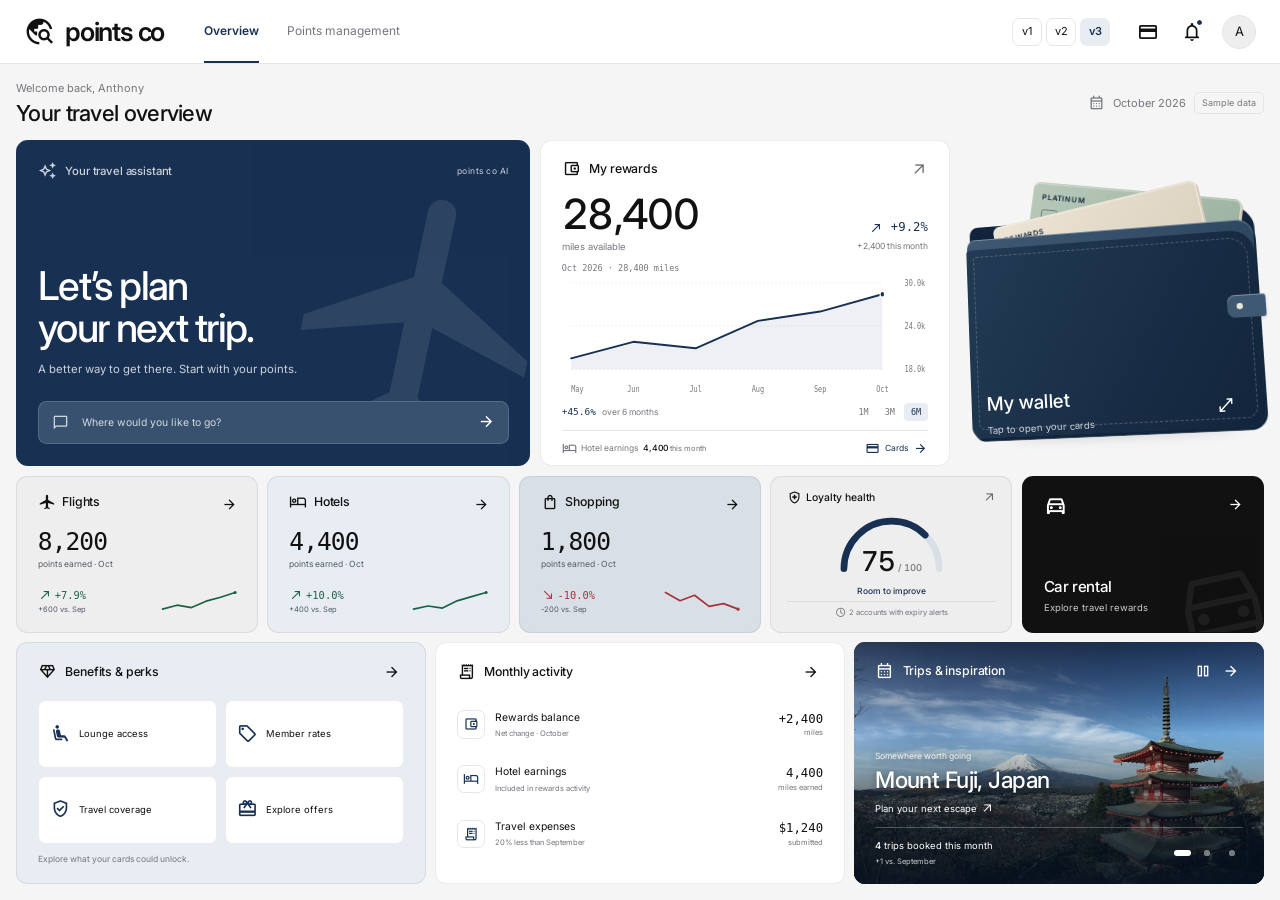
==== commit 7d4662fc: "added wallet tile" ====
--- a/index.html
+++ b/index.html
@@ -36,11 +36,16 @@
       <div class="rewards-footer"><span><span class="material-symbols-outlined" aria-hidden="true">hotel</span> Hotel earnings <strong>4,400 <small>this month</small></strong></span><a href="points-management.html#cards" class="text-link"><span class="material-symbols-outlined" aria-hidden="true">credit_card</span> Cards <span class="material-symbols-outlined" aria-hidden="true">arrow_forward</span></a></div>
     </section>
 
-    <button class="panel health-panel" data-panel="health" aria-label="Loyalty health score 75 out of 100. View calculation.">
-      <span class="panel-heading"><span class="panel-label"><span class="material-symbols-outlined" aria-hidden="true">health_and_safety</span> Loyalty health</span><span class="material-symbols-outlined small-arrow" aria-hidden="true">arrow_outward</span></span>
-      <span class="health-gauge"><svg viewBox="0 0 180 108" aria-hidden="true"><path class="gauge-track" d="M18 90 A72 72 0 0 1 162 90"/><path class="gauge-progress" d="M18 90 A72 72 0 0 1 162 90" pathLength="100"/></svg><span class="health-score">75<small>/ 100</small></span></span>
-      <span class="health-caption">Room to improve</span><span class="health-detail"><span class="material-symbols-outlined" aria-hidden="true">schedule</span> 2 accounts with expiry alerts</span><span class="health-footnote">Based on sample account expiry status <span class="material-symbols-outlined" aria-hidden="true">info</span></span>
-    </button>
+      <button type="button" class="panel wallet-tile" data-panel="cards" aria-haspopup="dialog" aria-expanded="false" aria-label="Open your wallet and view your cards">
+        <span class="wallet-heading">My wallet</span><span class="material-symbols-outlined category-arrow" aria-hidden="true">open_in_full</span>
+        <span class="wallet-scene" aria-hidden="true"><span class="wallet-object">
+          <span class="wallet-back"></span>
+          <span class="wallet-card wallet-card-back"><span>platinum</span><i></i></span>
+          <span class="wallet-card wallet-card-front"><span>rewards</span><i></i></span>
+          <span class="wallet-body"></span><span class="wallet-pocket"></span><span class="wallet-clasp"></span>
+        </span></span>
+        <span class="wallet-caption">Tap to open your cards</span>
+      </button>
 
     <nav class="category-row" aria-label="Travel and rewards categories">
       <a class="panel category-tile category-analytics category-flights" href="optivoy-chat.html" data-prompt="Help me find flights I can book with my points.">
@@ -61,8 +66,6 @@
           <svg class="category-sparkline" viewBox="0 0 100 30" role="img" aria-label="Sample monthly points earned, May to October 2026: May 2,800, June 3,100, July 2,900, August 3,600, September 4,000, October 4,400."><polyline points="2.0,26.0 21.2,21.9 40.4,24.6 59.6,15.0 78.8,9.5 98.0,4.0"/><circle cx="98" cy="4.0" r="2"/></svg>
         </div>
       </a>
-      <a class="panel category-tile category-dark" href="points-co-explore.html?category=Travel"><span class="material-symbols-outlined category-icon" aria-hidden="true">directions_car</span><div><h2>Car rental</h2><p>Explore travel rewards</p></div><span class="material-symbols-outlined category-arrow" aria-hidden="true">arrow_forward</span><span class="material-symbols-outlined category-decoration" aria-hidden="true">directions_car</span></a>
-      <a class="panel category-tile" href="points-co-explore.html?category=Dining"><span class="material-symbols-outlined category-icon" aria-hidden="true">restaurant</span><div><h2>Dining</h2><p>More from every meal</p></div><span class="material-symbols-outlined category-arrow" aria-hidden="true">arrow_forward</span><span class="material-symbols-outlined category-decoration" aria-hidden="true">restaurant</span></a>
       <a class="panel category-tile category-analytics category-shopping" href="points-co-explore.html?category=Shopping">
         <div class="category-metric-heading"><span class="material-symbols-outlined category-icon" aria-hidden="true">shopping_bag</span><h2>Shopping</h2></div>
         <span class="material-symbols-outlined category-arrow" aria-hidden="true">arrow_forward</span>
@@ -72,6 +75,12 @@
           <svg class="category-sparkline" viewBox="0 0 100 30" role="img" aria-label="Sample monthly points earned, May to October 2026: May 2,400, June 2,100, July 2,300, August 1,900, September 2,000, October 1,800."><polyline points="2.0,4.0 21.2,15.0 40.4,7.7 59.6,22.3 78.8,18.7 98.0,26.0"/><circle cx="98" cy="26.0" r="2"/></svg>
         </div>
       </a>
+    <button class="panel health-panel category-tile" data-panel="health" aria-label="Loyalty health score 75 out of 100. View calculation.">
+      <span class="panel-heading"><span class="panel-label"><span class="material-symbols-outlined" aria-hidden="true">health_and_safety</span> Loyalty health</span><span class="material-symbols-outlined small-arrow" aria-hidden="true">arrow_outward</span></span>
+      <span class="health-gauge"><svg viewBox="0 0 180 108" aria-hidden="true"><path class="gauge-track" d="M18 90 A72 72 0 0 1 162 90"/><path class="gauge-progress" d="M18 90 A72 72 0 0 1 162 90" pathLength="100"/></svg><span class="health-score">75<small>/ 100</small></span></span>
+      <span class="health-caption">Room to improve</span><span class="health-detail"><span class="material-symbols-outlined" aria-hidden="true">schedule</span> 2 accounts with expiry alerts</span><span class="health-footnote">Based on sample account expiry status <span class="material-symbols-outlined" aria-hidden="true">info</span></span>
+    </button>
+      <a class="panel category-tile category-dark" href="points-co-explore.html?category=Travel"><span class="material-symbols-outlined category-icon" aria-hidden="true">directions_car</span><div><h2>Car rental</h2><p>Explore travel rewards</p></div><span class="material-symbols-outlined category-arrow" aria-hidden="true">arrow_forward</span><span class="material-symbols-outlined category-decoration" aria-hidden="true">directions_car</span></a>
     </nav>
 
     <section class="panel benefits-panel" aria-labelledby="benefits-title"><div class="panel-heading"><h2 class="panel-label" id="benefits-title"><span class="material-symbols-outlined" aria-hidden="true">diamond</span> Benefits & perks</h2><button class="icon-button compact" data-panel="benefits" aria-label="View benefits and perks"><span class="material-symbols-outlined" aria-hidden="true">arrow_forward</span></button></div><div class="benefits-grid"><button data-panel="lounge"><span class="material-symbols-outlined" aria-hidden="true">airline_seat_recline_extra</span>Lounge access</button><button data-panel="rates"><span class="material-symbols-outlined" aria-hidden="true">sell</span>Member rates</button><button data-panel="coverage"><span class="material-symbols-outlined" aria-hidden="true">verified_user</span>Travel coverage</button><a href="points-co-explore.html"><span class="material-symbols-outlined" aria-hidden="true">redeem</span>Explore offers</a></div><p class="benefits-note">Explore what your cards could unlock.</p></section>
--- a/dashboard-v3.css
+++ b/dashboard-v3.css
@@ -84,3 +84,81 @@
 .category-sparkline polyline{fill:none;stroke:currentColor;stroke-width:1.8;stroke-linecap:round;stroke-linejoin:round;vector-effect:non-scaling-stroke}
 .category-sparkline circle{fill:currentColor}
 @media(max-width:900px){.category-analytics{min-height:160px}}
+
+/* One entrance per page visit; chart ranges replay their drawing animation. */
+@keyframes dashboard-enter{from{opacity:0;transform:translateY(16px)}to{opacity:1;transform:translateY(0)}}
+@keyframes analytics-draw{from{stroke-dashoffset:1}to{stroke-dashoffset:0}}
+@keyframes analytics-fill{from{opacity:0}to{opacity:1}}
+@keyframes health-fill{from{stroke-dasharray:0 100}to{stroke-dasharray:75 100}}
+@media(prefers-reduced-motion:no-preference){
+  body[data-page=dashboard] .page-heading{animation:dashboard-enter 1000ms var(--ease-out) both}
+  .dashboard-board>.panel,.category-row>.panel{animation:dashboard-enter 1200ms var(--ease-out) var(--entrance-delay,0ms) both}
+  .stock-line,.category-sparkline polyline{stroke-dasharray:1;stroke-dashoffset:0;animation:analytics-draw 2400ms var(--ease-out) 450ms backwards}
+  .stock-area,.stock-dot,.category-sparkline circle{animation:analytics-fill 1800ms var(--ease-out) 650ms backwards}
+  .gauge-progress{animation:health-fill 2400ms var(--ease-out) 450ms backwards}
+}
+
+/* The tile takes the silhouette of a wallet, with offset cards above its pocket. */
+:root{
+  --wallet-leather:#233b55;--wallet-leather-dark:#11243b;--wallet-leather-light:#405973;
+  --wallet-card-sage:#b8c9ba;--wallet-card-sage-dark:#8da693;
+  --wallet-card-cream:#ece4d5;--wallet-card-cream-dark:#d6cab6;
+  --wallet-stitch:#ffffff38;--wallet-shadow:#16263a26;--wallet-highlight:#ffffff55;
+  --wallet-ease:cubic-bezier(.2,.7,.2,1);
+}
+.dashboard-board .wallet-tile{position:relative;display:block;text-align:left;background:transparent;border:0;isolation:isolate;min-height:160px;padding:0;overflow:visible;box-shadow:none}
+.wallet-heading{position:absolute;bottom:36px;left:24px;z-index:2;font-size:16px;font-weight:500;letter-spacing:-.3px;color:var(--color-surface);transform:rotate(-3deg)}
+.wallet-caption{position:absolute;bottom:21px;left:25px;z-index:2;text-align:left;font-size:9px;color:var(--color-text-inverse);transform:rotate(-3deg)}
+.wallet-tile .category-arrow{font-size:16px;right:26px;top:auto;bottom:37px;color:var(--color-surface);transform:rotate(-3deg);z-index:2}
+.wallet-scene{position:absolute;display:block;width:100%;height:100%;left:0;top:0;perspective:850px;pointer-events:none}
+.wallet-object{display:block;position:relative;width:100%;height:100%;transform-style:preserve-3d;transform:rotateX(5deg) rotateY(-8deg) rotateZ(-3deg);transition:transform 1100ms var(--wallet-ease)}
+.wallet-object::after{content:"";position:absolute;left:12%;bottom:3px;width:78%;height:12px;border-radius:50%;background:var(--wallet-shadow);filter:blur(6px);transform:translateZ(-12px)}
+.wallet-back,.wallet-body,.wallet-pocket,.wallet-card,.wallet-clasp{position:absolute;display:block}
+.wallet-back{inset:37px 8px 10px 6px;border-radius:9px 20px 17px 12px;background:var(--wallet-leather-dark);transform:translateZ(-9px);box-shadow:2px 3px 0 var(--wallet-leather-dark)}
+.wallet-card{width:70%;height:65%;left:17%;top:17px;border:1px solid var(--wallet-highlight);border-radius:7px;padding:10px;font-size:8px;text-align:left;color:var(--wallet-leather-dark);box-shadow:inset 0 1px 1px var(--wallet-highlight),2px 2px 0 var(--wallet-card-cream-dark);transition:transform 1400ms var(--wallet-ease)}
+.wallet-card span{display:block;font-weight:600;letter-spacing:.8px;text-transform:uppercase}
+.wallet-card i{position:absolute;left:11px;top:29px;width:18px;height:12px;border-radius:3px;border:1px solid currentColor;opacity:.45}
+.wallet-card-back{transform:translate3d(11px,-7px,-5px) rotate(10deg);background:linear-gradient(135deg,var(--wallet-card-sage),var(--wallet-card-sage-dark))}
+.wallet-card-front{transform:translate3d(-8px,5px,-2px) rotate(-9deg);background:linear-gradient(135deg,var(--wallet-card-cream),var(--wallet-card-cream-dark))}
+.wallet-body{inset:53px 8px 10px 6px;border-radius:9px 18px 17px 12px;background:linear-gradient(140deg,var(--wallet-leather-light),var(--wallet-leather));transform:translateZ(2px);box-shadow:inset 0 1px 0 var(--wallet-highlight),2px 4px 0 var(--wallet-leather-dark)}
+.wallet-pocket{inset:64px 8px 10px 6px;border-radius:4px 25px 17px 12px;background:linear-gradient(120deg,var(--wallet-leather),var(--wallet-leather-dark));transform:translateZ(5px);transform-origin:center bottom;transition:transform 1200ms var(--wallet-ease)}
+.wallet-pocket::after{content:"";position:absolute;inset:8px;border:1px dashed var(--wallet-stitch);border-radius:3px 20px 12px 7px}
+.wallet-clasp{width:39px;height:23px;right:1px;top:48%;border-radius:8px 3px 3px 8px;background:var(--wallet-leather-light);box-shadow:0 2px 3px var(--wallet-shadow),inset 0 1px 0 var(--wallet-highlight);transform:translateZ(8px);transform-origin:right center;transition:transform 1200ms var(--wallet-ease)}
+.wallet-clasp::after{content:"";position:absolute;width:7px;height:7px;left:9px;top:8px;border-radius:50%;background:var(--wallet-card-cream);box-shadow:inset 1px 1px 0 var(--wallet-highlight)}
+.wallet-tile:hover .wallet-object{transform:translateY(-3px) rotateX(2deg) rotateY(-5deg) rotateZ(-5deg)}
+.wallet-tile:active .wallet-object{transform:scale(.97) rotateZ(-3deg)}
+.is-open .wallet-object{transform:rotateX(2deg) rotateY(-8deg) rotateZ(-3deg)}
+.is-open .wallet-card-back{transform:translate3d(15px,-23px,-5px) rotate(17deg)}
+.is-open .wallet-card-front{transform:translate3d(-13px,-13px,-2px) rotate(-15deg)}
+.is-open .wallet-pocket{transform:translateZ(5px) rotateX(-22deg)}
+.is-open .wallet-clasp{transform:translateZ(8px) rotateY(-120deg)}
+.wallet-preview{position:relative;height:240px;margin-top:12px;border-radius:12px;background:var(--color-paper);overflow:hidden}
+.wallet-preview .wallet-scene{width:230px;height:155px;left:50%;top:54%;transform:translate(-50%,-50%)}
+.wallet-card-list{display:grid;gap:10px;margin-top:18px}
+.wallet-card-detail{display:flex;align-items:center;gap:14px;padding:12px;border:1px solid var(--color-rule);border-radius:10px}
+.wallet-card-swatch{display:grid;place-items:center;width:58px;height:38px;border-radius:6px;background:var(--color-accent);color:var(--color-surface)}
+.wallet-card-swatch.silver{background:var(--color-card-silver);color:var(--color-accent)}
+.wallet-card-detail strong{display:block;font-size:12px;font-weight:500}
+.wallet-card-detail div>span{display:block;margin-top:4px;font:11px var(--font-mono);color:var(--color-muted)}
+@media(prefers-reduced-motion:reduce){.wallet-object,.wallet-card,.wallet-pocket,.wallet-clasp{transition:none}.wallet-tile:hover .wallet-object,.wallet-tile:active .wallet-object{transform:rotateX(5deg) rotateY(-8deg) rotateZ(-3deg)}}
+
+
+/* Wallet occupies the large overview slot; health fits the category row. */
+.dashboard-board>.wallet-tile{grid-column:span 3;min-height:0}
+.dashboard-board>.wallet-tile .wallet-scene{height:80%;top:12%}
+.dashboard-board>.wallet-tile .wallet-heading{bottom:52px;font-size:20px;left:30px}
+.dashboard-board>.wallet-tile .wallet-caption{bottom:33px;left:31px;font-size:10px}
+.dashboard-board>.wallet-tile .category-arrow{bottom:53px;right:30px;font-size:20px}
+.category-row>.health-panel{grid-column:auto;min-height:160px;padding:14px 16px;justify-content:space-between;gap:4px;background:var(--color-surface-mid)}
+.category-row .health-panel .panel-label{font-size:11px;gap:5px;white-space:nowrap}
+.category-row .health-panel .panel-label>.material-symbols-outlined{font-size:16px}
+.category-row .health-panel .small-arrow{font-size:14px}
+.category-row .health-gauge{flex:0 0 76px;min-height:76px;width:126px;margin:0 auto}
+.category-row .health-score{font-size:29px;bottom:7%;letter-spacing:-1px}
+.category-row .health-score small{font-size:10px}
+.category-row .health-caption{font-size:9px;margin:0}
+.category-row .health-detail{padding-top:5px;font-size:8px;gap:3px}
+.category-row .health-detail>.material-symbols-outlined{font-size:12px}
+.category-row .health-footnote{display:none}
+@media(max-width:900px){.dashboard-board>.wallet-tile{grid-column:span 1;min-height:330px}}
+@media(max-width:540px){.dashboard-board>.wallet-tile{grid-column:1;min-height:300px}.category-row>.health-panel{padding:12px 10px}.category-row .health-panel .panel-label{font-size:10px}.category-row .health-detail{font-size:7px}}
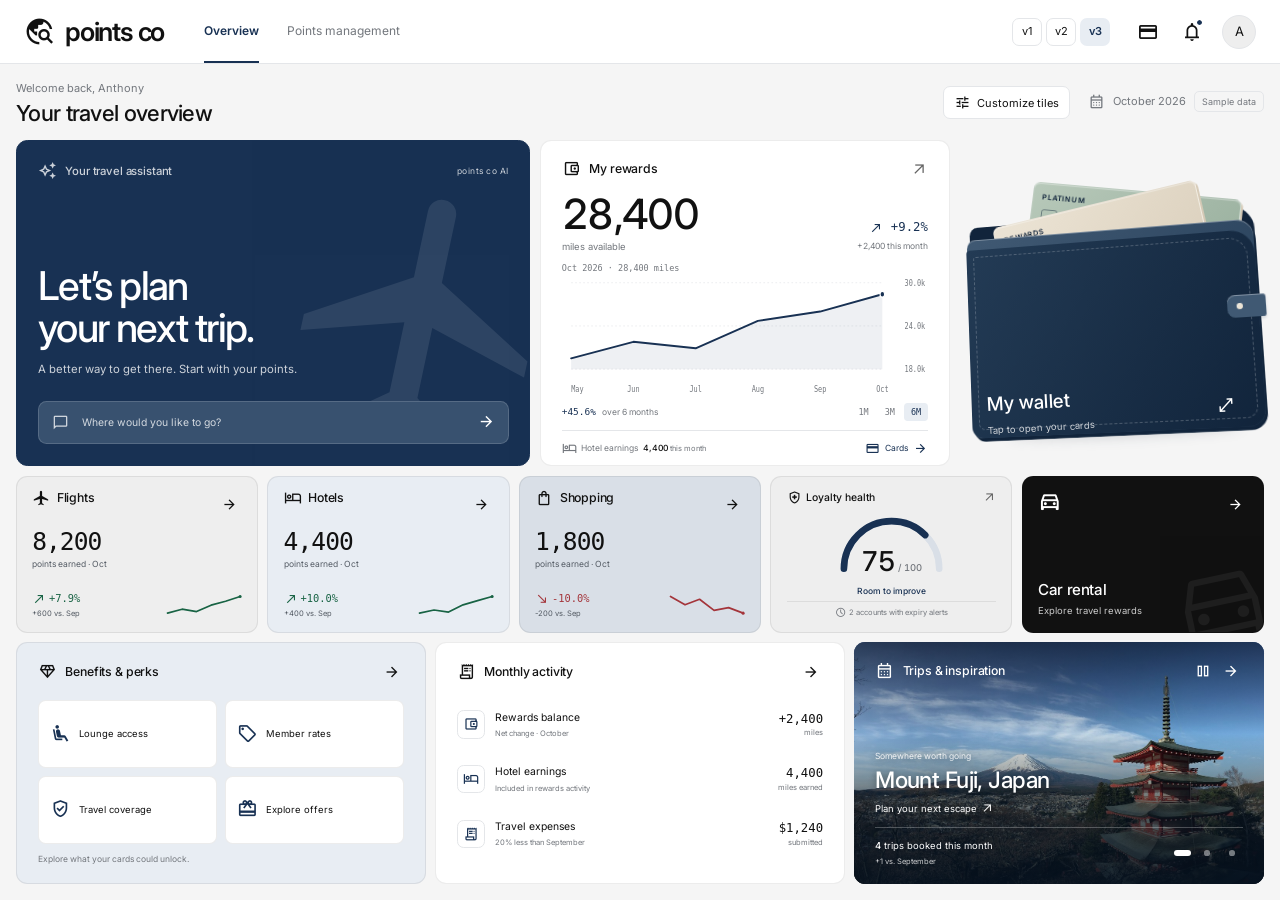
==== commit 5f250884: "added back ability to customize tiles v3" ====
--- a/index.html
+++ b/index.html
@@ -7,7 +7,7 @@
   <title>points co — Dashboard v3</title>
   <link rel="preconnect" href="https://fonts.googleapis.com"><link rel="preconnect" href="https://fonts.gstatic.com" crossorigin>
   <link href="https://fonts.googleapis.com/css2?family=Inter:wght@400;500;600;700&family=Material+Symbols+Outlined:wght@400&display=swap" rel="stylesheet">
-  <link rel="stylesheet" href="dashboard-v3.css"><script src="dashboard-v3.js" defer></script>
+  <link rel="stylesheet" href="dashboard-v3.css"><script src="dashboard-v3.js" defer></script><script src="dashboard-v3-tiles.js" defer></script>
 </head>
 <body data-page="dashboard">
 <a class="skip-link" href="#main">Skip to dashboard</a>
@@ -17,7 +17,7 @@
   <div class="appbar-actions"><nav class="version-nav" aria-label="Dashboard versions"><a href="v1dashboard/index.html" aria-label="View version 1">v1</a><a href="v2dashboard/index.html" aria-label="View archived version 2">v2</a><span aria-label="Current version 3">v3</span></nav><button class="icon-button" data-panel="cards" aria-label="Your cards"><span class="material-symbols-outlined" aria-hidden="true">credit_card</span></button><button class="icon-button" data-panel="alerts" aria-label="Notifications: two sample expiry alerts"><span class="material-symbols-outlined" aria-hidden="true">notifications</span><i class="notification-dot"></i></button><button class="avatar" data-panel="profile" aria-label="Anthony’s profile">A</button></div>
 </header>
 <main id="main" class="dashboard-main">
-  <div class="page-heading"><div><p>Welcome back, Anthony</p><h1>Your travel overview</h1></div><p class="reporting-period"><span class="material-symbols-outlined" aria-hidden="true">calendar_month</span> October 2026 <span class="sample-label">Sample data</span></p></div>
+  <div class="page-heading"><div><p>Welcome back, Anthony</p><h1>Your travel overview</h1></div><div class="overview-actions"><button type="button" class="customize-tiles-button" id="customize-tiles" aria-pressed="false" aria-controls="tile-editor"><span class="material-symbols-outlined" aria-hidden="true">tune</span><span>Customize tiles</span></button><p class="reporting-period"><span class="material-symbols-outlined" aria-hidden="true">calendar_month</span> October 2026 <span class="sample-label">Sample data</span></p></div></div>
   <div class="board-frame"><div class="dashboard-board">
     <section class="panel assistant-panel" aria-labelledby="assistant-title">
       <div class="panel-heading"><span class="panel-label"><span class="material-symbols-outlined" aria-hidden="true">auto_awesome</span> Your travel assistant</span><span class="assistant-mark">points co AI</span></div>
--- a/dashboard-v3.css
+++ b/dashboard-v3.css
@@ -92,7 +92,7 @@
 @keyframes health-fill{from{stroke-dasharray:0 100}to{stroke-dasharray:75 100}}
 @media(prefers-reduced-motion:no-preference){
   body[data-page=dashboard] .page-heading{animation:dashboard-enter 1000ms var(--ease-out) both}
-  .dashboard-board>.panel,.category-row>.panel{animation:dashboard-enter 1200ms var(--ease-out) var(--entrance-delay,0ms) both}
+  .dashboard-board>.panel,.category-row>.panel,.tile-slot>.panel{animation:dashboard-enter 1200ms var(--ease-out) var(--entrance-delay,0ms) both}
   .stock-line,.category-sparkline polyline{stroke-dasharray:1;stroke-dashoffset:0;animation:analytics-draw 2400ms var(--ease-out) 450ms backwards}
   .stock-area,.stock-dot,.category-sparkline circle{animation:analytics-fill 1800ms var(--ease-out) 650ms backwards}
   .gauge-progress{animation:health-fill 2400ms var(--ease-out) 450ms backwards}
@@ -144,21 +144,126 @@
 
 
 /* Wallet occupies the large overview slot; health fits the category row. */
-.dashboard-board>.wallet-tile{grid-column:span 3;min-height:0}
-.dashboard-board>.wallet-tile .wallet-scene{height:80%;top:12%}
-.dashboard-board>.wallet-tile .wallet-heading{bottom:52px;font-size:20px;left:30px}
-.dashboard-board>.wallet-tile .wallet-caption{bottom:33px;left:31px;font-size:10px}
-.dashboard-board>.wallet-tile .category-arrow{bottom:53px;right:30px;font-size:20px}
-.category-row>.health-panel{grid-column:auto;min-height:160px;padding:14px 16px;justify-content:space-between;gap:4px;background:var(--color-surface-mid)}
-.category-row .health-panel .panel-label{font-size:11px;gap:5px;white-space:nowrap}
-.category-row .health-panel .panel-label>.material-symbols-outlined{font-size:16px}
-.category-row .health-panel .small-arrow{font-size:14px}
-.category-row .health-gauge{flex:0 0 76px;min-height:76px;width:126px;margin:0 auto}
-.category-row .health-score{font-size:29px;bottom:7%;letter-spacing:-1px}
-.category-row .health-score small{font-size:10px}
-.category-row .health-caption{font-size:9px;margin:0}
-.category-row .health-detail{padding-top:5px;font-size:8px;gap:3px}
-.category-row .health-detail>.material-symbols-outlined{font-size:12px}
-.category-row .health-footnote{display:none}
-@media(max-width:900px){.dashboard-board>.wallet-tile{grid-column:span 1;min-height:330px}}
-@media(max-width:540px){.dashboard-board>.wallet-tile{grid-column:1;min-height:300px}.category-row>.health-panel{padding:12px 10px}.category-row .health-panel .panel-label{font-size:10px}.category-row .health-detail{font-size:7px}}
+.tile-slot:not([data-size=compact])>.wallet-tile{grid-column:span 3;min-height:0}
+.tile-slot:not([data-size=compact])>.wallet-tile .wallet-scene{height:80%;top:12%}
+.tile-slot:not([data-size=compact])>.wallet-tile .wallet-heading{bottom:52px;font-size:20px;left:30px}
+.tile-slot:not([data-size=compact])>.wallet-tile .wallet-caption{bottom:33px;left:31px;font-size:10px}
+.tile-slot:not([data-size=compact])>.wallet-tile .category-arrow{bottom:53px;right:30px;font-size:20px}
+.tile-slot[data-size=compact]>.health-panel{grid-column:auto;min-height:160px;padding:14px 16px;justify-content:space-between;gap:4px;background:var(--color-surface-mid)}
+.tile-slot[data-size=compact] .health-panel .panel-label{font-size:11px;gap:5px;white-space:nowrap}
+.tile-slot[data-size=compact] .health-panel .panel-label>.material-symbols-outlined{font-size:16px}
+.tile-slot[data-size=compact] .health-panel .small-arrow{font-size:14px}
+.tile-slot[data-size=compact] .health-gauge{flex:0 0 76px;min-height:76px;width:126px;margin:0 auto}
+.tile-slot[data-size=compact] .health-score{font-size:29px;bottom:7%;letter-spacing:-1px}
+.tile-slot[data-size=compact] .health-score small{font-size:10px}
+.tile-slot[data-size=compact] .health-caption{font-size:9px;margin:0}
+.tile-slot[data-size=compact] .health-detail{padding-top:5px;font-size:8px;gap:3px}
+.tile-slot[data-size=compact] .health-detail>.material-symbols-outlined{font-size:12px}
+.tile-slot[data-size=compact] .health-footnote{display:none}
+@media(max-width:900px){.tile-slot:not([data-size=compact])>.wallet-tile{grid-column:span 1;min-height:330px}}
+@media(max-width:540px){.tile-slot:not([data-size=compact])>.wallet-tile{grid-column:1;min-height:300px}.tile-slot[data-size=compact]>.health-panel{padding:12px 10px}.tile-slot[data-size=compact] .health-panel .panel-label{font-size:10px}.tile-slot[data-size=compact] .health-detail{font-size:7px}}
+
+/* V3 tile editor: each position keeps its dimensions when its content changes. */
+.overview-actions{display:flex;align-items:center;justify-content:flex-end;gap:18px;flex-wrap:wrap}
+.customize-tiles-button{display:inline-flex;align-items:center;gap:6px;padding:7px 10px;border:1px solid var(--color-rule);border-radius:7px;background:var(--color-surface);font-size:11px;white-space:nowrap}
+.customize-tiles-button>.material-symbols-outlined{font-size:17px}
+.customize-tiles-button:hover,.customize-tiles-button[aria-pressed=true]{background:var(--color-navy-soft);border-color:var(--color-navy-mid)}
+.tile-editor{display:flex;align-items:center;justify-content:space-between;gap:16px;padding:12px 16px;margin-bottom:12px;border:1px solid var(--color-rule);border-radius:10px;background:var(--color-surface);flex-shrink:0}
+.tile-editor strong{font-size:13px;font-weight:500}
+.tile-editor p{font-size:11px;color:var(--color-muted);margin-top:3px}
+.tile-editor-actions{display:flex;gap:8px;flex-shrink:0}
+.tile-reset{border:1px solid var(--color-rule);border-radius:8px;background:var(--color-surface);padding:8px 12px;font-size:11px;white-space:nowrap}
+.tile-reset:hover{background:var(--color-paper)}
+.tile-slot{position:relative;min-width:0;min-height:0;isolation:isolate}
+.tile-slot[data-size=assistant]{grid-column:span 5}
+.tile-slot[data-size=rewards]{grid-column:span 4}
+.tile-slot[data-size=wallet]{grid-column:span 3}
+.tile-slot[data-size=bottom]{grid-column:span 4}
+.tile-slot>.panel{width:100%;height:100%;min-height:0!important;grid-column:auto!important}
+.category-hotels{background:var(--color-navy-soft)}
+.tile-slot>.category-dark{background:var(--color-ink)}
+.tile-slot>.category-shopping{background:var(--color-card-silver)}
+.tile-edit-controls{position:absolute;inset:0;z-index:5;display:flex;align-items:center;justify-content:center;border:1px dashed var(--color-navy-mid);border-radius:12px;background:var(--color-highlight-overlay,#ffffffb8)}
+.tile-swap{padding:10px 14px;border:1px solid var(--color-accent);border-radius:7px;background:var(--color-surface);color:var(--color-accent);font-size:11px;white-space:nowrap}
+.tile-swap:hover{background:var(--color-navy-soft)}
+.tile-remove{position:absolute;right:8px;top:8px;padding:5px 8px;border:1px solid var(--color-rule);border-radius:5px;background:var(--color-surface);font-size:10px}
+.tile-remove:hover{background:var(--color-surface-low)}
+.tile-slot.is-selected .tile-edit-controls{outline:3px solid var(--color-accent);outline-offset:-3px;background:var(--color-chart-fill)}
+.tile-slot.is-selected .tile-swap{background:var(--color-accent);color:var(--color-surface)}
+.tile-add{display:flex;width:100%;height:100%;min-height:120px;align-items:center;justify-content:center;padding:16px;border:1px dashed var(--color-navy-mid);border-radius:12px;background:var(--color-clear);font-size:12px;color:var(--color-accent)}
+.tile-add:hover{background:var(--color-navy-soft)}
+/* Dense slots retain their controls and key information after any cross-row swap. */
+.tile-slot[data-size=compact]>.panel{padding:14px 16px}
+.tile-slot[data-size=compact]>.wallet-tile{padding:0}
+.tile-slot[data-size=compact] .assistant-copy{margin:6px 0}
+.tile-slot[data-size=compact] .assistant-copy h2{font-size:20px;line-height:1.1;letter-spacing:-.5px}
+.tile-slot[data-size=compact] .assistant-copy p,.tile-slot[data-size=compact] .assistant-mark{display:none}
+.tile-slot[data-size=compact] .assistant-panel .panel-label{font-size:9px}
+.tile-slot[data-size=compact] .assistant-form{padding:3px 5px;gap:5px}
+.tile-slot[data-size=compact] .assistant-form>span{display:none}
+.tile-slot[data-size=compact] .assistant-form input{font-size:9px}
+.tile-slot[data-size=compact] .assistant-plane{font-size:150px;right:-25px;top:15px}
+.tile-slot[data-size=compact] .rewards-panel{padding:12px 14px 0}
+.tile-slot[data-size=compact] .rewards-panel .panel-label{font-size:10px;gap:5px}
+.tile-slot[data-size=compact] .rewards-quote{margin:6px 0 0;gap:4px}
+.tile-slot[data-size=compact] .rewards-quote>strong{font-size:25px;letter-spacing:-.8px}
+.tile-slot[data-size=compact] .rewards-quote>strong>span{font-size:8px;margin-top:3px}
+.tile-slot[data-size=compact] .quote-change{font-size:9px}
+.tile-slot[data-size=compact] .quote-change small{display:none}
+.tile-slot[data-size=compact] .rewards-panel .market-chart{height:42px;flex:0 1 42px;margin-top:4px;min-height:30px}
+.tile-slot[data-size=compact] .stock-chart{min-height:30px}
+.tile-slot[data-size=compact] .chart-readout{display:none}
+.tile-slot[data-size=compact] .chart-toolbar{margin:2px 0 0;gap:2px}
+.tile-slot[data-size=compact] .chart-return{font-size:8px}
+.tile-slot[data-size=compact] .chart-return>span{display:none}
+.tile-slot[data-size=compact] .range-controls button{padding:3px 4px;font-size:8px}
+.tile-slot[data-size=compact] .rewards-footer{padding:5px 0;font-size:8px}
+.tile-slot[data-size=compact] .rewards-footer>span{display:none}
+.tile-slot[data-size=compact] .benefits-panel{padding:12px}
+.tile-slot[data-size=compact] .benefits-panel .panel-label,.tile-slot[data-size=compact] .activity-panel .panel-label{font-size:10px;gap:5px}
+.tile-slot[data-size=compact] .benefits-grid{grid-template-columns:repeat(2,minmax(0,1fr));margin:8px 0 0;gap:5px}
+.tile-slot[data-size=compact] .benefits-grid>a,.tile-slot[data-size=compact] .benefits-grid>button{padding:5px;font-size:8px;gap:4px;flex-direction:row}
+.tile-slot[data-size=compact] .benefits-grid .material-symbols-outlined{font-size:15px}
+.tile-slot[data-size=compact] .benefits-note{display:none}
+.tile-slot[data-size=compact] .activity-panel{padding:12px}
+.tile-slot[data-size=compact] .activity-list{margin-top:3px}
+.tile-slot[data-size=compact] .activity-list>a,.tile-slot[data-size=compact] .activity-list>button{padding:4px 0;gap:5px}
+.tile-slot[data-size=compact] .activity-icon{width:22px;height:22px}
+.tile-slot[data-size=compact] .activity-list>a>span:nth-child(2),.tile-slot[data-size=compact] .activity-list>button>span:nth-child(2){font-size:9px}
+.tile-slot[data-size=compact] .activity-list small{display:none}
+.tile-slot[data-size=compact] .activity-list strong{font-size:10px}
+.tile-slot[data-size=compact] .trips-panel{padding:12px}
+.tile-slot[data-size=compact] .trips-panel .panel-label{font-size:9px;gap:4px}
+.tile-slot[data-size=compact] .trips-panel .panel-label>.material-symbols-outlined{display:none}
+.tile-slot[data-size=compact] .trip-actions{gap:0}
+.tile-slot[data-size=compact] .trips-panel .destination-link{padding:38px 12px 40px}
+.tile-slot[data-size=compact] .trips-panel .destination-copy strong{font-size:16px}
+.tile-slot[data-size=compact] .destination-copy small,.tile-slot[data-size=compact] .destination-copy>span{display:none}
+.tile-slot[data-size=compact] .trips-panel .panel-footer{font-size:8px;padding-top:5px;gap:2px}
+.tile-slot[data-size=compact] .trips-panel .panel-footer small{display:none}
+.tile-slot[data-size=compact] .destination-controls button{width:16px;height:24px}
+@media(max-width:900px){
+  .tile-slot[data-size=assistant]{grid-column:1/-1;min-height:280px}
+  .tile-slot[data-size=rewards],.tile-slot[data-size=wallet]{grid-column:span 1;min-height:330px}
+  .tile-slot[data-size=bottom]{grid-column:span 1;min-height:260px}
+  .tile-slot[data-size=bottom]:has(.benefits-panel){grid-column:1/-1;min-height:220px}
+  .category-row>.tile-slot{min-height:160px}
+  .category-row>.tile-slot:last-child{grid-column:span 2}
+}
+@media(max-width:540px){
+  .overview-actions{justify-content:flex-start;gap:10px}
+  .customize-tiles-button{font-size:10px}
+  .tile-editor{align-items:flex-start;flex-direction:column;gap:10px}
+  .tile-editor-actions{width:100%;justify-content:flex-end}
+  .tile-slot[data-size=assistant],.tile-slot[data-size=rewards],.tile-slot[data-size=wallet],.tile-slot[data-size=bottom]{grid-column:1}
+  .tile-slot[data-size=assistant]{min-height:290px}
+  .tile-slot[data-size=rewards]{min-height:360px}
+  .tile-slot[data-size=wallet]{min-height:300px}
+  .category-row>.tile-slot:last-child{grid-column:1/-1}
+  .tile-slot[data-size=compact]>.panel{padding:12px 10px}
+  .tile-slot[data-size=compact]>.wallet-tile{padding:0}
+  .tile-slot[data-size=compact] .wallet-heading{font-size:14px;left:18px}
+  .tile-slot[data-size=compact] .wallet-caption{font-size:8px;left:19px}
+  .tile-slot[data-size=compact] .wallet-tile .category-arrow{right:18px;font-size:14px}
+  .tile-slot[data-size=compact] .benefits-grid>a,.tile-slot[data-size=compact] .benefits-grid>button{font-size:7px}
+}
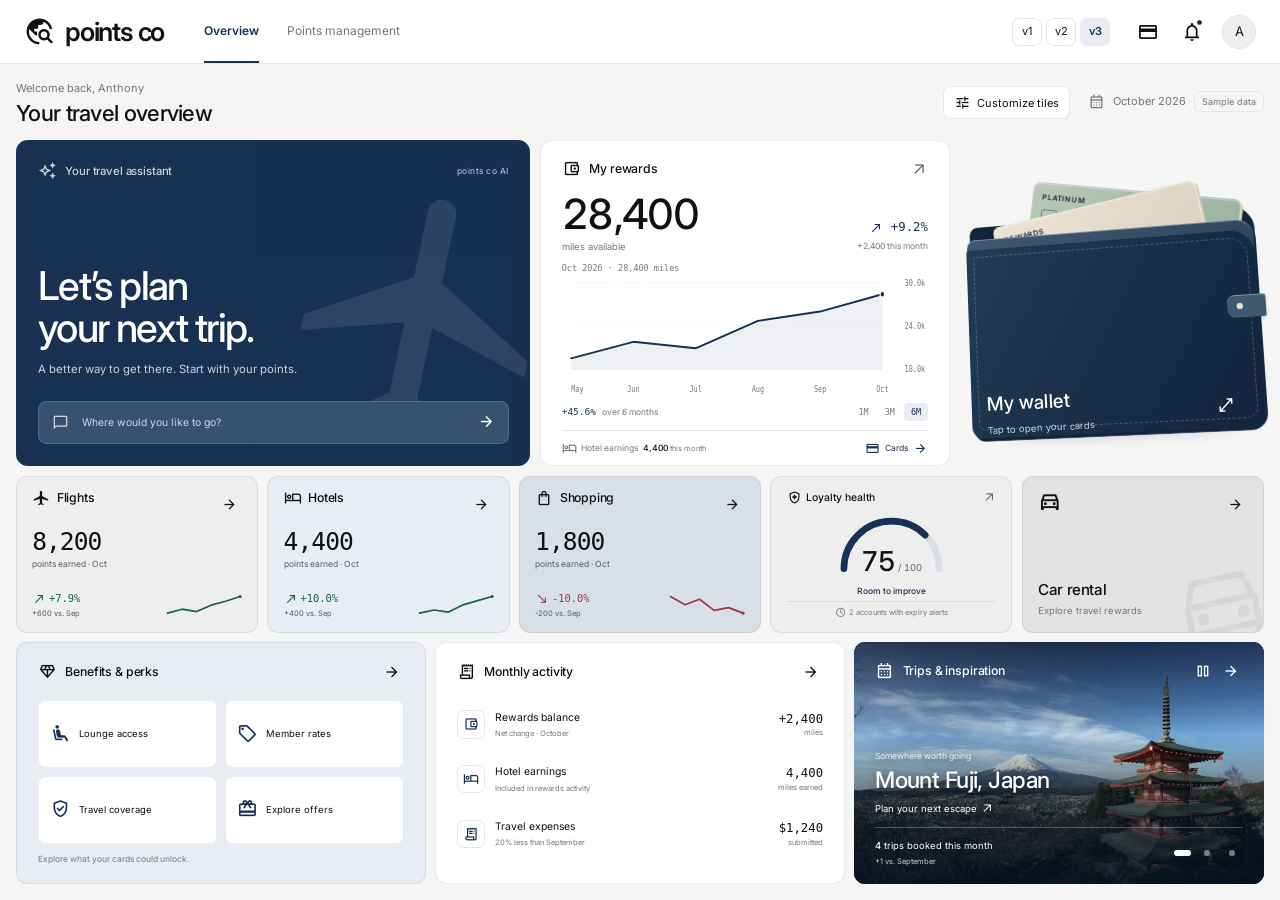
==== commit 80f31061: "car rental light tile lol" ====
--- a/index.html
+++ b/index.html
@@ -80,7 +80,7 @@
       <span class="health-gauge"><svg viewBox="0 0 180 108" aria-hidden="true"><path class="gauge-track" d="M18 90 A72 72 0 0 1 162 90"/><path class="gauge-progress" d="M18 90 A72 72 0 0 1 162 90" pathLength="100"/></svg><span class="health-score">75<small>/ 100</small></span></span>
       <span class="health-caption">Room to improve</span><span class="health-detail"><span class="material-symbols-outlined" aria-hidden="true">schedule</span> 2 accounts with expiry alerts</span><span class="health-footnote">Based on sample account expiry status <span class="material-symbols-outlined" aria-hidden="true">info</span></span>
     </button>
-      <a class="panel category-tile category-dark" href="points-co-explore.html?category=Travel"><span class="material-symbols-outlined category-icon" aria-hidden="true">directions_car</span><div><h2>Car rental</h2><p>Explore travel rewards</p></div><span class="material-symbols-outlined category-arrow" aria-hidden="true">arrow_forward</span><span class="material-symbols-outlined category-decoration" aria-hidden="true">directions_car</span></a>
+      <a class="panel category-tile category-car" href="points-co-explore.html?category=Travel"><span class="material-symbols-outlined category-icon" aria-hidden="true">directions_car</span><div><h2>Car rental</h2><p>Explore travel rewards</p></div><span class="material-symbols-outlined category-arrow" aria-hidden="true">arrow_forward</span><span class="material-symbols-outlined category-decoration" aria-hidden="true">directions_car</span></a>
     </nav>
 
     <section class="panel benefits-panel" aria-labelledby="benefits-title"><div class="panel-heading"><h2 class="panel-label" id="benefits-title"><span class="material-symbols-outlined" aria-hidden="true">diamond</span> Benefits & perks</h2><button class="icon-button compact" data-panel="benefits" aria-label="View benefits and perks"><span class="material-symbols-outlined" aria-hidden="true">arrow_forward</span></button></div><div class="benefits-grid"><button data-panel="lounge"><span class="material-symbols-outlined" aria-hidden="true">airline_seat_recline_extra</span>Lounge access</button><button data-panel="rates"><span class="material-symbols-outlined" aria-hidden="true">sell</span>Member rates</button><button data-panel="coverage"><span class="material-symbols-outlined" aria-hidden="true">verified_user</span>Travel coverage</button><a href="points-co-explore.html"><span class="material-symbols-outlined" aria-hidden="true">redeem</span>Explore offers</a></div><p class="benefits-note">Explore what your cards could unlock.</p></section>
--- a/dashboard-v3.css
+++ b/dashboard-v3.css
@@ -22,7 +22,7 @@
 .rewards-panel{grid-column:span 4;display:flex;flex-direction:column;padding:20px 22px 0}.rewards-main{display:flex;flex-direction:column;flex:1;min-height:0}.rewards-main:hover .small-arrow{opacity:1}.rewards-quote{display:flex;justify-content:space-between;align-items:flex-end;gap:10px;margin:16px 0 4px}.rewards-quote>strong{font-size:44px;line-height:1;letter-spacing:-1.7px;font-weight:500;font-variant-numeric:tabular-nums}.rewards-quote>strong>span{display:block;font-size:10px;letter-spacing:0;font-weight:400;margin-top:7px;color:var(--color-muted)}.quote-change{text-align:right;font-family:var(--font-mono);font-size:13px;color:var(--color-accent);white-space:nowrap}.quote-change>.material-symbols-outlined{font-size:15px;vertical-align:middle}.quote-change>small{display:block;font:9px var(--font-body);color:var(--color-muted);margin-top:5px}
 .market-chart{min-height:0;flex:1;position:relative;margin-top:8px}.stock-chart{display:block;width:100%;height:100%;min-height:75px;overflow:visible;color:var(--color-accent)}.stock-grid{stroke:var(--color-rule);stroke-width:1;stroke-dasharray:3 4}.stock-axis{fill:var(--color-muted);font-family:var(--font-mono);font-size:12px}.stock-area{fill:var(--color-chart-fill)}.stock-line{fill:none;stroke:var(--color-accent);stroke-width:2;stroke-linejoin:round;stroke-linecap:round}.stock-crosshair{stroke:var(--color-navy-mid);stroke-width:1;stroke-dasharray:3 3}.stock-dot{fill:var(--color-accent);stroke:var(--color-surface);stroke-width:2}.chart-readout{position:absolute;left:0;top:0;font:9px var(--font-mono);color:var(--color-muted);pointer-events:none;background:var(--color-surface);padding:0 4px 2px 0}.chart-toolbar{display:flex;align-items:center;justify-content:space-between;gap:10px;margin:4px 0 10px}.chart-return{font:10px var(--font-mono);color:var(--color-accent)}.chart-return>span{font:9px var(--font-body);color:var(--color-muted)}.range-controls{display:flex;gap:3px}.range-controls button{border:0;border-radius:4px;background:var(--color-clear);padding:4px 7px;font:9px var(--font-mono);color:var(--color-muted)}.range-controls button[aria-pressed=true]{background:var(--color-navy-soft);color:var(--color-accent)}.range-controls button:hover{background:var(--color-surface-mid)}.rewards-footer{display:flex;justify-content:space-between;align-items:center;gap:8px;border-top:1px solid var(--color-rule);padding:10px 0;font-size:9px;color:var(--color-muted)}.rewards-footer>span{display:flex;align-items:center;gap:5px;flex-wrap:wrap}.rewards-footer strong{color:var(--color-ink);font-weight:500}.rewards-footer small{color:var(--color-muted);font-size:8px;font-weight:400}.rewards-footer .material-symbols-outlined{font-size:16px}.text-link{display:inline-flex;align-items:center;gap:5px;white-space:nowrap;color:var(--color-accent)}.text-link:hover{text-decoration:underline}
 .health-panel{grid-column:span 3;display:flex;flex-direction:column;align-items:stretch;background:var(--color-surface-mid)}.health-panel:hover{background:var(--color-navy-soft)}.health-gauge{position:relative;display:block;flex:1;min-height:110px;width:180px;max-width:100%;margin:12px auto 0}.health-gauge svg{position:absolute;inset:0;width:100%;height:100%;overflow:visible}.gauge-track,.gauge-progress{fill:none;stroke-width:10;stroke-linecap:round}.gauge-track{stroke:var(--color-card-silver)}.gauge-progress{stroke:var(--color-accent);stroke-dasharray:75 100}.health-score{position:absolute;bottom:12%;left:0;width:100%;text-align:center;font-size:45px;font-weight:500;line-height:1;letter-spacing:-2px;font-variant-numeric:tabular-nums}.health-score small{font-size:13px;letter-spacing:0;color:var(--color-muted);margin-left:4px}.health-caption{text-align:center;font-size:12px;font-weight:500;color:var(--color-accent);margin:4px 0 16px}.health-detail{display:flex;justify-content:center;align-items:center;gap:5px;border-top:1px solid var(--color-border);padding-top:12px;font-size:10px;color:var(--color-muted)}.health-detail>.material-symbols-outlined{font-size:15px}.health-footnote{display:flex;align-items:center;justify-content:center;gap:4px;font-size:8px;color:var(--color-muted);margin-top:7px}.health-footnote>.material-symbols-outlined{font-size:12px}
-.category-row{grid-column:1/-1;display:grid;grid-template-columns:repeat(5,minmax(0,1fr));gap:10px;min-height:0}.category-tile{display:flex;flex-direction:column;justify-content:space-between;padding:18px 22px;background:var(--color-surface-mid)}.category-tile:nth-child(2){background:var(--color-navy-soft)}.category-tile:nth-child(4){background:var(--color-surface-low)}.category-shopping{background:var(--color-card-silver)}.category-dark{background:var(--color-ink);color:var(--color-surface)}.category-icon{font-size:25px;z-index:1}.category-tile h2{font-size:16px;font-weight:500;line-height:1.2;letter-spacing:-.4px;position:relative;z-index:1}.category-tile p{font-size:10px;color:var(--color-muted);margin-top:5px;position:relative;z-index:1}.category-dark p{color:var(--color-text-inverse)}.category-arrow{position:absolute;right:20px;top:20px;font-size:18px;z-index:1}.category-decoration{position:absolute;right:-8px;bottom:-24px;font-size:105px;transform:rotate(-12deg);opacity:.055;pointer-events:none}.category-tile:hover{box-shadow:inset 0 0 0 1px var(--color-navy-mid)}
+.category-row{grid-column:1/-1;display:grid;grid-template-columns:repeat(5,minmax(0,1fr));gap:10px;min-height:0}.category-tile{display:flex;flex-direction:column;justify-content:space-between;padding:18px 22px;background:var(--color-surface-mid)}.category-tile:nth-child(2){background:var(--color-navy-soft)}.category-tile:nth-child(4){background:var(--color-surface-low)}.category-shopping{background:var(--color-card-silver)}.category-car{background:var(--color-surface-low);color:var(--color-ink)}.category-icon{font-size:25px;z-index:1}.category-tile h2{font-size:16px;font-weight:500;line-height:1.2;letter-spacing:-.4px;position:relative;z-index:1}.category-tile p{font-size:10px;color:var(--color-muted);margin-top:5px;position:relative;z-index:1}.category-car p{color:var(--color-muted)}.category-arrow{position:absolute;right:20px;top:20px;font-size:18px;z-index:1}.category-decoration{position:absolute;right:-8px;bottom:-24px;font-size:105px;transform:rotate(-12deg);opacity:.055;pointer-events:none}.category-tile:hover{box-shadow:inset 0 0 0 1px var(--color-navy-mid)}
 .trips-panel,.activity-panel,.benefits-panel{grid-column:span 4;display:flex;flex-direction:column;padding:18px 22px}.panel-footer{display:flex;justify-content:space-between;gap:8px;border-top:1px solid var(--color-rule);padding-top:12px;font-size:10px}.panel-footer strong{font-weight:500}.panel-footer .subtle{font-size:9px}
 .activity-list{display:flex;flex-direction:column;justify-content:space-evenly;flex:1;margin-top:8px}.activity-list>a,.activity-list>button{display:flex;align-items:center;gap:10px;min-width:0;border:0;border-radius:6px;background:var(--color-clear);text-align:left;padding:8px 0}.activity-list>a:hover,.activity-list>button:hover{background:var(--color-paper)}.activity-icon{display:grid;place-items:center;width:30px;height:30px;border:1px solid var(--color-rule);border-radius:7px;flex-shrink:0;color:var(--color-accent)}.activity-icon>.material-symbols-outlined{font-size:17px}.activity-list>a>span:nth-child(2),.activity-list>button>span:nth-child(2){font-size:11px;min-width:0}.activity-list small{display:block;font-size:8px;color:var(--color-muted);margin-top:3px;font-weight:400}.activity-list strong{margin-left:auto;text-align:right;font:500 13px var(--font-mono);white-space:nowrap}.activity-list strong small{font-family:var(--font-body)}
 .benefits-panel{background:var(--color-navy-soft)}.benefits-grid{display:grid;grid-template-columns:repeat(2,minmax(0,1fr));gap:8px;flex:1;margin:16px 0 10px}.benefits-grid>a,.benefits-grid>button{display:flex;align-items:center;gap:8px;padding:12px;border:1px solid var(--color-border);border-radius:8px;background:var(--color-surface);font-size:10px;text-align:left;white-space:nowrap}.benefits-grid .material-symbols-outlined{font-size:22px;color:var(--color-accent)}.benefits-grid>a:hover,.benefits-grid>button:hover{background:var(--color-card-white)}.benefits-note{font-size:9px;color:var(--color-muted)}
@@ -181,7 +181,7 @@
 .tile-slot[data-size=bottom]{grid-column:span 4}
 .tile-slot>.panel{width:100%;height:100%;min-height:0!important;grid-column:auto!important}
 .category-hotels{background:var(--color-navy-soft)}
-.tile-slot>.category-dark{background:var(--color-ink)}
+.tile-slot>.category-car{background:var(--color-surface-low)}
 .tile-slot>.category-shopping{background:var(--color-card-silver)}
 .tile-edit-controls{position:absolute;inset:0;z-index:5;display:flex;align-items:center;justify-content:center;border:1px dashed var(--color-navy-mid);border-radius:12px;background:var(--color-highlight-overlay,#ffffffb8)}
 .tile-swap{padding:10px 14px;border:1px solid var(--color-accent);border-radius:7px;background:var(--color-surface);color:var(--color-accent);font-size:11px;white-space:nowrap}
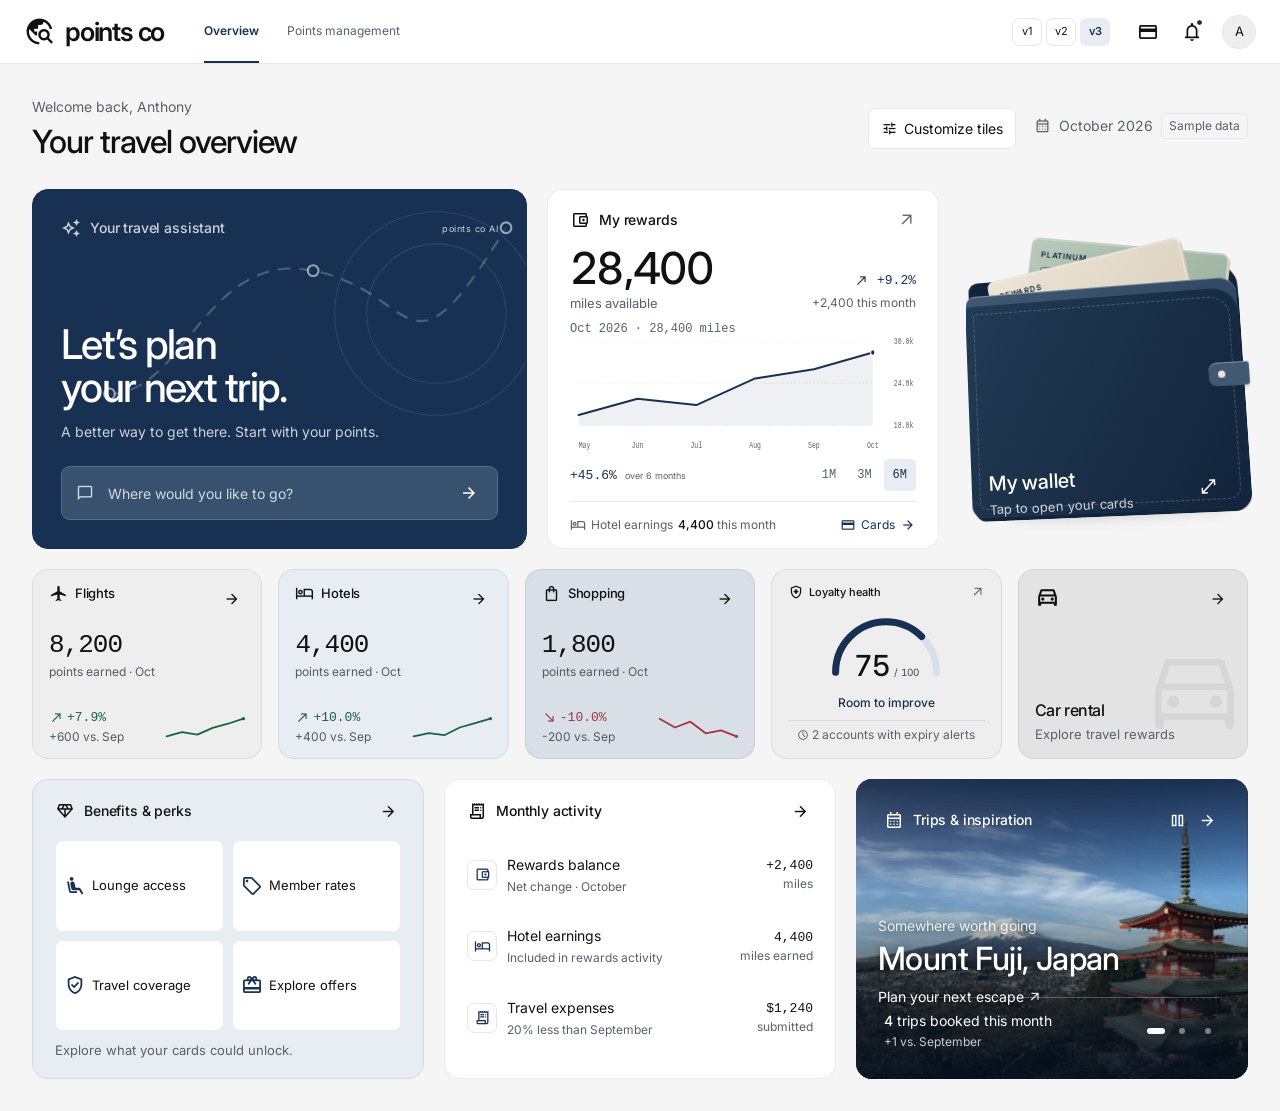
==== commit edb85f72: "Added Wallet Card UI" ====
--- a/index.html
+++ b/index.html
@@ -7,7 +7,7 @@
   <title>points co — Dashboard v3</title>
   <link rel="preconnect" href="https://fonts.googleapis.com"><link rel="preconnect" href="https://fonts.gstatic.com" crossorigin>
   <link href="https://fonts.googleapis.com/css2?family=Inter:wght@400;500;600;700&family=Material+Symbols+Outlined:wght@400&display=swap" rel="stylesheet">
-  <link rel="stylesheet" href="dashboard-v3.css"><script src="dashboard-v3.js" defer></script><script src="dashboard-v3-tiles.js" defer></script>
+  <link rel="stylesheet" href="dashboard-v3.css"><script src="dashboard-sample-data.js" defer></script><script src="dashboard-v3.js" defer></script><script src="dashboard-v3-tiles.js" defer></script>
 </head>
 <body data-page="dashboard">
 <a class="skip-link" href="#main">Skip to dashboard</a>
@@ -18,10 +18,10 @@
 </header>
 <main id="main" class="dashboard-main">
   <div class="page-heading"><div><p>Welcome back, Anthony</p><h1>Your travel overview</h1></div><div class="overview-actions"><button type="button" class="customize-tiles-button" id="customize-tiles" aria-pressed="false" aria-controls="tile-editor"><span class="material-symbols-outlined" aria-hidden="true">tune</span><span>Customize tiles</span></button><p class="reporting-period"><span class="material-symbols-outlined" aria-hidden="true">calendar_month</span> October 2026 <span class="sample-label">Sample data</span></p></div></div>
-  <div class="board-frame"><div class="dashboard-board">
+  <div class="board-frame"><div class="dashboard-board is-spacious" id="dashboard-board">
     <section class="panel assistant-panel" aria-labelledby="assistant-title">
       <div class="panel-heading"><span class="panel-label"><span class="material-symbols-outlined" aria-hidden="true">auto_awesome</span> Your travel assistant</span><span class="assistant-mark">points co AI</span></div>
-      <span class="material-symbols-outlined assistant-plane" aria-hidden="true">flight</span>
+      <svg class="assistant-route" viewBox="0 0 460 240" aria-hidden="true"><circle class="route-orbit" cx="340" cy="115" r="95"/><circle class="route-orbit" cx="340" cy="115" r="65"/><path class="route-line" d="M35 190 C105 190 125 55 225 75 S310 190 405 35" pathLength="1"/><circle class="route-stop" cx="35" cy="190" r="5"/><circle class="route-stop" cx="225" cy="75" r="5"/><circle class="route-stop" cx="405" cy="35" r="5"/></svg>
       <div class="assistant-copy"><h2 id="assistant-title">Let’s plan<br>your next trip.</h2><p>A better way to get there. Start with your points.</p></div>
       <form class="assistant-form" id="assistant-form"><label class="sr-only" for="travel-prompt">Ask about your travel</label><span class="material-symbols-outlined" aria-hidden="true">chat_bubble</span><input id="travel-prompt" name="prompt" placeholder="Where would you like to go?" autocomplete="off"><button type="submit" aria-label="Start a conversation"><span class="material-symbols-outlined" aria-hidden="true">arrow_forward</span></button></form>
     </section>
@@ -48,7 +48,7 @@
       </button>
 
     <nav class="category-row" aria-label="Travel and rewards categories">
-      <a class="panel category-tile category-analytics category-flights" href="optivoy-chat.html" data-prompt="Help me find flights I can book with my points.">
+      <a class="panel category-tile category-analytics category-flights" data-panel="flights" aria-haspopup="dialog" href="optivoy-chat.html">
         <div class="category-metric-heading"><span class="material-symbols-outlined category-icon" aria-hidden="true">flight</span><h2>Flights</h2></div>
         <span class="material-symbols-outlined category-arrow" aria-hidden="true">arrow_forward</span>
         <div class="category-points"><strong>8,200</strong><span>points earned · Oct</span></div>
@@ -57,7 +57,7 @@
           <svg class="category-sparkline" viewBox="0 0 100 30" role="img" aria-label="Sample monthly points earned, May to October 2026: May 6,100, June 6,600, July 6,300, August 7,100, September 7,600, October 8,200."><polyline points="2.0,26.0 21.2,20.8 40.4,23.9 59.6,15.5 78.8,10.3 98.0,4.0"/><circle cx="98" cy="4.0" r="2"/></svg>
         </div>
       </a>
-      <a class="panel category-tile category-analytics category-hotels" href="optivoy-chat.html" data-prompt="Help me find a hotel stay using my rewards.">
+      <a class="panel category-tile category-analytics category-hotels" data-panel="hotels" aria-haspopup="dialog" href="optivoy-chat.html">
         <div class="category-metric-heading"><span class="material-symbols-outlined category-icon" aria-hidden="true">hotel</span><h2>Hotels</h2></div>
         <span class="material-symbols-outlined category-arrow" aria-hidden="true">arrow_forward</span>
         <div class="category-points"><strong>4,400</strong><span>points earned · Oct</span></div>
@@ -66,7 +66,7 @@
           <svg class="category-sparkline" viewBox="0 0 100 30" role="img" aria-label="Sample monthly points earned, May to October 2026: May 2,800, June 3,100, July 2,900, August 3,600, September 4,000, October 4,400."><polyline points="2.0,26.0 21.2,21.9 40.4,24.6 59.6,15.0 78.8,9.5 98.0,4.0"/><circle cx="98" cy="4.0" r="2"/></svg>
         </div>
       </a>
-      <a class="panel category-tile category-analytics category-shopping" href="points-co-explore.html?category=Shopping">
+      <a class="panel category-tile category-analytics category-shopping" data-panel="shopping" aria-haspopup="dialog" href="points-co-explore.html?category=Shopping">
         <div class="category-metric-heading"><span class="material-symbols-outlined category-icon" aria-hidden="true">shopping_bag</span><h2>Shopping</h2></div>
         <span class="material-symbols-outlined category-arrow" aria-hidden="true">arrow_forward</span>
         <div class="category-points"><strong>1,800</strong><span>points earned · Oct</span></div>
@@ -80,12 +80,12 @@
       <span class="health-gauge"><svg viewBox="0 0 180 108" aria-hidden="true"><path class="gauge-track" d="M18 90 A72 72 0 0 1 162 90"/><path class="gauge-progress" d="M18 90 A72 72 0 0 1 162 90" pathLength="100"/></svg><span class="health-score">75<small>/ 100</small></span></span>
       <span class="health-caption">Room to improve</span><span class="health-detail"><span class="material-symbols-outlined" aria-hidden="true">schedule</span> 2 accounts with expiry alerts</span><span class="health-footnote">Based on sample account expiry status <span class="material-symbols-outlined" aria-hidden="true">info</span></span>
     </button>
-      <a class="panel category-tile category-car" href="points-co-explore.html?category=Travel"><span class="material-symbols-outlined category-icon" aria-hidden="true">directions_car</span><div><h2>Car rental</h2><p>Explore travel rewards</p></div><span class="material-symbols-outlined category-arrow" aria-hidden="true">arrow_forward</span><span class="material-symbols-outlined category-decoration" aria-hidden="true">directions_car</span></a>
+      <a class="panel category-tile category-car" data-panel="car" aria-haspopup="dialog" href="points-co-explore.html?category=Travel"><span class="material-symbols-outlined category-icon" aria-hidden="true">directions_car</span><div><h2>Car rental</h2><p>Explore travel rewards</p></div><span class="material-symbols-outlined category-arrow" aria-hidden="true">arrow_forward</span><span class="material-symbols-outlined category-decoration" aria-hidden="true">directions_car</span></a>
     </nav>
 
     <section class="panel benefits-panel" aria-labelledby="benefits-title"><div class="panel-heading"><h2 class="panel-label" id="benefits-title"><span class="material-symbols-outlined" aria-hidden="true">diamond</span> Benefits & perks</h2><button class="icon-button compact" data-panel="benefits" aria-label="View benefits and perks"><span class="material-symbols-outlined" aria-hidden="true">arrow_forward</span></button></div><div class="benefits-grid"><button data-panel="lounge"><span class="material-symbols-outlined" aria-hidden="true">airline_seat_recline_extra</span>Lounge access</button><button data-panel="rates"><span class="material-symbols-outlined" aria-hidden="true">sell</span>Member rates</button><button data-panel="coverage"><span class="material-symbols-outlined" aria-hidden="true">verified_user</span>Travel coverage</button><a href="points-co-explore.html"><span class="material-symbols-outlined" aria-hidden="true">redeem</span>Explore offers</a></div><p class="benefits-note">Explore what your cards could unlock.</p></section>
 
-    <section class="panel activity-panel" aria-labelledby="activity-title"><div class="panel-heading"><h2 class="panel-label" id="activity-title"><span class="material-symbols-outlined" aria-hidden="true">receipt_long</span> Monthly activity</h2><a href="points-management.html#activity" class="icon-button compact" aria-label="View rewards activity"><span class="material-symbols-outlined" aria-hidden="true">arrow_forward</span></a></div><div class="activity-list"><a href="points-management.html"><span class="activity-icon"><span class="material-symbols-outlined" aria-hidden="true">account_balance_wallet</span></span><span>Rewards balance<small>Net change · October</small></span><strong>+2,400<small>miles</small></strong></a><a href="points-management.html#activity"><span class="activity-icon"><span class="material-symbols-outlined" aria-hidden="true">hotel</span></span><span>Hotel earnings<small>Included in rewards activity</small></span><strong>4,400<small>miles earned</small></strong></a><button data-panel="expenses"><span class="activity-icon"><span class="material-symbols-outlined" aria-hidden="true">receipt_long</span></span><span>Travel expenses<small>20% less than September</small></span><strong>$1,240<small>submitted</small></strong></button></div></section>
+    <section class="panel activity-panel" aria-labelledby="activity-title"><div class="panel-heading"><h2 class="panel-label" id="activity-title"><span class="material-symbols-outlined" aria-hidden="true">receipt_long</span> Monthly activity</h2><a href="points-management.html#activity" class="icon-button compact" aria-label="View rewards activity"><span class="material-symbols-outlined" aria-hidden="true">arrow_forward</span></a></div><div class="activity-list"><a href="points-management.html" data-panel="rewards" aria-haspopup="dialog"><span class="activity-icon"><span class="material-symbols-outlined" aria-hidden="true">account_balance_wallet</span></span><span>Rewards balance<small>Net change · October</small></span><strong>+2,400<small>miles</small></strong></a><a href="points-management.html#activity" data-panel="hotels" aria-haspopup="dialog"><span class="activity-icon"><span class="material-symbols-outlined" aria-hidden="true">hotel</span></span><span>Hotel earnings<small>Included in rewards activity</small></span><strong>4,400<small>miles earned</small></strong></a><button data-panel="expenses"><span class="activity-icon"><span class="material-symbols-outlined" aria-hidden="true">receipt_long</span></span><span>Travel expenses<small>20% less than September</small></span><strong>$1,240<small>submitted</small></strong></button></div></section>
 
     <section class="panel trips-panel" aria-labelledby="trips-title" aria-roledescription="carousel">
       <a class="destination-link" href="optivoy-chat.html" data-prompt="Help me plan a trip to Mount Fuji, Japan.">
--- a/dashboard-v3.css
+++ b/dashboard-v3.css
@@ -132,14 +132,23 @@
 .is-open .wallet-card-front{transform:translate3d(-13px,-13px,-2px) rotate(-15deg)}
 .is-open .wallet-pocket{transform:translateZ(5px) rotateX(-22deg)}
 .is-open .wallet-clasp{transform:translateZ(8px) rotateY(-120deg)}
-.wallet-preview{position:relative;height:240px;margin-top:12px;border-radius:12px;background:var(--color-paper);overflow:hidden}
-.wallet-preview .wallet-scene{width:230px;height:155px;left:50%;top:54%;transform:translate(-50%,-50%)}
-.wallet-card-list{display:grid;gap:10px;margin-top:18px}
-.wallet-card-detail{display:flex;align-items:center;gap:14px;padding:12px;border:1px solid var(--color-rule);border-radius:10px}
-.wallet-card-swatch{display:grid;place-items:center;width:58px;height:38px;border-radius:6px;background:var(--color-accent);color:var(--color-surface)}
-.wallet-card-swatch.silver{background:var(--color-card-silver);color:var(--color-accent)}
-.wallet-card-detail strong{display:block;font-size:12px;font-weight:500}
-.wallet-card-detail div>span{display:block;margin-top:4px;font:11px var(--font-mono);color:var(--color-muted)}
+.wallet-scroll-hint{font-size:14px;line-height:1.5;color:var(--color-muted);margin-bottom:16px}
+.wallet-card-track{position:relative;display:flex;gap:16px;overflow-x:auto;scroll-snap-type:x mandatory;overscroll-behavior-x:contain;border-radius:14px;scrollbar-width:thin;scrollbar-color:var(--color-navy-mid) transparent;padding-bottom:12px}
+.wallet-slide{flex:0 0 100%;min-width:0;scroll-snap-align:start;scroll-snap-stop:always;padding:4px}
+.wallet-full-card{position:relative;aspect-ratio:1.586;border-radius:16px;padding:24px;overflow:hidden;color:var(--wallet-leather-dark);border:1px solid var(--wallet-highlight);box-shadow:inset 0 1px 0 var(--wallet-highlight),0 2px 4px var(--wallet-shadow)}
+.wallet-full-card.cream{background:linear-gradient(135deg,var(--wallet-card-cream),var(--wallet-card-cream-dark))}
+.wallet-full-card.sage{background:linear-gradient(135deg,var(--wallet-card-sage),var(--wallet-card-sage-dark))}
+.wallet-card-brand{font-size:24px;font-weight:500;letter-spacing:-1px}
+.wallet-full-card h3{font-size:14px;font-weight:500;letter-spacing:2px;text-transform:uppercase;margin-top:6px}
+.wallet-card-chip{position:absolute;left:24px;top:49%;width:36px;height:27px;border:1px solid currentColor;border-radius:6px;opacity:.45;background:linear-gradient(90deg,transparent 32%,currentColor 33%,transparent 35%,transparent 65%,currentColor 66%,transparent 68%),linear-gradient(transparent 47%,currentColor 49%,transparent 52%)}
+.wallet-card-number{position:absolute;left:24px;bottom:24px;font:16px var(--font-mono);letter-spacing:3px}
+.wallet-full-card>.material-symbols-outlined{position:absolute;right:24px;top:24px;font-size:30px}
+.wallet-carousel-controls{display:flex;align-items:center;justify-content:center;gap:20px;margin-top:16px}
+.wallet-page-button{display:grid;place-items:center;width:44px;height:44px;border:1px solid var(--color-rule);border-radius:50%;background:var(--color-paper);color:var(--color-ink)}
+.wallet-page-button:hover:not(:disabled){background:var(--color-navy-soft)}
+.wallet-page-button:disabled{opacity:.35;cursor:default}
+.wallet-card-position{min-width:60px;text-align:center;font-size:14px;font-variant-numeric:tabular-nums}
+@media(max-width:540px){.wallet-full-card{padding:18px}.wallet-card-brand{font-size:20px}.wallet-full-card h3{font-size:12px}.wallet-card-chip{left:18px;width:29px;height:22px}.wallet-card-number{left:18px;bottom:18px;font-size:14px}.wallet-full-card>.material-symbols-outlined{top:18px;right:18px}}
 @media(prefers-reduced-motion:reduce){.wallet-object,.wallet-card,.wallet-pocket,.wallet-clasp{transition:none}.wallet-tile:hover .wallet-object,.wallet-tile:active .wallet-object{transform:rotateX(5deg) rotateY(-8deg) rotateZ(-3deg)}}
 
 
@@ -267,3 +276,117 @@
   .tile-slot[data-size=compact] .wallet-tile .category-arrow{right:18px;font-size:14px}
   .tile-slot[data-size=compact] .benefits-grid>a,.tile-slot[data-size=compact] .benefits-grid>button{font-size:7px}
 }
+
+/* Hallmark · genre: modern-minimal · macrostructure: Spacious rewards workbench
+ * theme: existing points co navy · pre-emit critique: P4 H5 E4 S5 R5 V4 */
+body[data-page=dashboard]{height:auto;min-height:100dvh;display:block;font-size:16px;--color-muted:#59616d}
+body[data-page=dashboard] .dashboard-main{display:block;max-width:1520px;padding:32px;margin:0 auto}
+body[data-page=dashboard] .page-heading{margin-bottom:28px}
+body[data-page=dashboard] .page-heading h1{font-size:32px;letter-spacing:-1px}
+body[data-page=dashboard] .page-heading>div>p{font-size:14px;margin-bottom:6px}
+body[data-page=dashboard] .reporting-period{font-size:13px}
+body[data-page=dashboard] .sample-label{font-size:12px}
+body[data-page=dashboard] .customize-tiles-button{font-size:14px;padding:9px 12px}
+.dashboard-board.is-spacious{zoom:1;width:100%;height:auto;grid-template-rows:none;grid-auto-rows:auto;gap:20px}
+.is-spacious>.tile-slot{height:360px}
+.is-spacious>.tile-slot[data-size=bottom]{height:300px}
+.is-spacious .category-row{gap:16px}
+.is-spacious .category-row>.tile-slot{height:190px;min-height:0}
+.is-spacious .panel{border-radius:16px}
+.is-spacious .panel-label{font-size:14px}
+.is-spacious .assistant-panel{padding:28px}
+.is-spacious .assistant-copy h2{font-size:clamp(30px,3.2vw,46px)}
+.is-spacious .assistant-copy p{font-size:14px;max-width:320px}
+.is-spacious .assistant-form input{font-size:14px}
+.is-spacious .assistant-form button{width:36px;height:36px}
+.assistant-route{position:absolute;width:100%;height:72%;top:0;right:-8%;color:var(--color-text-inverse);pointer-events:none}
+.route-orbit{fill:none;stroke:currentColor;stroke-width:1;opacity:.12}
+.route-line{fill:none;stroke:currentColor;stroke-width:1.5;stroke-dasharray:.025 .018;opacity:.4}
+.route-stop{fill:var(--color-accent);stroke:currentColor;stroke-width:2;opacity:.7}
+.is-spacious .rewards-quote>strong>span{font-size:13px}
+.is-spacious .quote-change>small{font-size:12px}
+.is-spacious .chart-return{font-size:13px}
+.is-spacious .range-controls button{font-size:12px;padding:6px 9px;min-height:32px}
+.is-spacious .chart-readout{font-size:12px}
+.is-spacious .rewards-footer{font-size:12px;padding:14px 0}
+.is-spacious .rewards-footer small{font-size:12px}
+.is-spacious .wallet-caption{font-size:13px!important}
+.is-spacious .trips-panel{padding:28px}
+.is-spacious .destination-copy small{font-size:14px}
+.is-spacious .trips-panel .destination-copy strong{font-size:32px}
+.is-spacious .destination-copy>span{font-size:14px}
+.is-spacious .trips-panel .panel-footer{font-size:14px}
+.is-spacious .trips-panel .panel-footer small{font-size:12px}
+.is-spacious .tile-slot[data-size=bottom] .benefits-grid>button,.is-spacious .tile-slot[data-size=bottom] .benefits-grid>a{font-size:13px;white-space:nowrap;padding:10px 8px;gap:6px}
+.is-spacious .benefits-note{font-size:13px}
+.is-spacious .activity-list>a>span:nth-child(2),.is-spacious .activity-list>button>span:nth-child(2){font-size:14px}
+.is-spacious .activity-list small{font-size:12px}
+.is-spacious .category-points>span{font-size:12px}
+.is-spacious .category-change small{font-size:12px}
+.is-spacious .category-change>span{font-size:13px}
+.is-spacious .tile-slot[data-size=compact] .health-caption,.is-spacious .tile-slot[data-size=compact] .health-detail{font-size:12px}
+.is-spacious .category-car p{font-size:13px}
+#dialog-content .detail-row h3{font-size:16px}#dialog-content .detail-row p{font-size:14px}
+@keyframes route-reveal{from{stroke-dashoffset:1;opacity:0}to{stroke-dashoffset:0;opacity:.4}}
+@keyframes destination-settle{from{transform:scale(1.04)}to{transform:scale(1)}}
+@media(prefers-reduced-motion:no-preference){
+ .assistant-route .route-line{animation:route-reveal 1800ms var(--ease-out) both}
+ .is-spacious .destination-photo.is-active{animation:destination-settle 1400ms var(--ease-out) both}
+ .is-spacious .tile-slot>.panel{animation-duration:650ms;animation-delay:0ms;transition:box-shadow .2s var(--ease-out)}
+ .is-spacious .stock-line,.is-spacious .category-sparkline polyline,.is-spacious .gauge-progress{animation-duration:1500ms;animation-delay:150ms}
+}
+@media(max-width:1200px){.is-spacious .rewards-quote{align-items:flex-start;flex-direction:column;gap:12px}.is-spacious .quote-change{text-align:left}.is-spacious .quote-change small{display:inline;margin-left:6px}.is-spacious .rewards-quote>strong{font-size:38px}}
+@media(max-width:900px){
+ body[data-page=dashboard] .dashboard-main{padding:24px}
+ .is-spacious>.tile-slot[data-size=assistant]{height:330px}
+ .is-spacious>.tile-slot[data-size=rewards],.is-spacious>.tile-slot[data-size=wallet]{height:360px}
+ .is-spacious>.tile-slot[data-size=bottom]{height:300px}
+ .is-spacious .category-row{grid-template-columns:repeat(2,minmax(0,1fr))}
+ .is-spacious .category-row>.tile-slot:last-child{grid-column:auto}
+ .is-spacious .rewards-quote{flex-direction:row;align-items:flex-end}
+ .is-spacious .quote-change small{display:block;margin-left:0}
+ .is-spacious .overview-actions{gap:10px}
+}
+@media(max-width:600px){
+ body[data-page=dashboard] .dashboard-main{padding:20px 16px}
+ body[data-page=dashboard] .page-heading{flex-direction:column;align-items:flex-start;gap:16px;margin-bottom:24px}
+ body[data-page=dashboard] .page-heading h1{font-size:28px}
+ .overview-actions{justify-content:flex-start;gap:12px}
+ body[data-page=dashboard] .customize-tiles-button{font-size:13px}
+ .dashboard-board.is-spacious{grid-template-columns:minmax(0,1fr);gap:16px}
+ .is-spacious>.tile-slot{grid-column:1!important}
+ .is-spacious .assistant-panel{padding:24px}
+ .is-spacious .assistant-copy h2{font-size:40px}
+ .is-spacious .trips-panel{padding:22px}
+ .is-spacious .trips-panel .destination-copy strong{font-size:28px}
+ .is-spacious .trips-panel .panel-footer{font-size:12px}
+ .is-spacious .rewards-quote{flex-direction:row}.is-spacious .quote-change{font-size:12px}
+ .is-spacious .category-row{grid-template-columns:minmax(0,1fr);gap:16px}
+ .is-spacious .category-row>.tile-slot:last-child{grid-column:1}
+ .is-spacious .category-row>.tile-slot{height:200px}
+ .is-spacious .tile-slot[data-size=compact]>.panel{padding:20px}
+ .is-spacious .tile-slot[data-size=compact]>.wallet-tile{padding:0}
+ .is-spacious .tile-slot[data-size=compact] .health-gauge{height:96px;flex-basis:96px;width:150px}
+ .is-spacious .tile-slot[data-size=compact] .health-panel .panel-label{font-size:14px}
+ .is-spacious .tile-slot[data-size=compact] .health-detail{font-size:12px;padding-top:10px}
+ .is-spacious .category-metric-heading h2{font-size:16px}
+ .is-spacious .category-sparkline{width:110px;height:32px}
+}
+@media(max-width:600px){.is-spacious>.tile-slot[data-size=assistant]{height:390px}.is-spacious .assistant-copy{margin-top:auto}}
+.is-spacious .category-decoration{bottom:16px;right:0;transform:none}
+@media(max-width:600px){.is-spacious .category-row>.tile-slot{height:240px}}
+
+/* Interview detail panels use the existing type and palette tokens. */
+.wallet-card-information{margin-top:22px;border-top:1px solid var(--color-rule);padding-top:18px}
+.wallet-card-information h3{font-size:16px;font-weight:500;margin-bottom:12px;overflow-wrap:anywhere}
+.wallet-card-information dl,.sample-ledger{margin:0}
+.wallet-card-information dl>div{padding:10px 0;border-bottom:1px solid var(--color-rule)}
+.wallet-card-information dt{font-size:13px;color:var(--color-muted);margin-bottom:4px}
+.wallet-card-information dd{margin:0;font-size:14px;line-height:1.6;overflow-wrap:anywhere}
+.sample-ledger{padding:8px 16px;background:var(--color-paper);border:1px solid var(--color-rule);border-radius:10px;margin-top:18px}
+.sample-ledger>div{display:grid;grid-template-columns:minmax(0,1fr) minmax(0,1fr);gap:16px;padding:12px 0;border-bottom:1px solid var(--color-rule);font-size:14px;line-height:1.6}
+.sample-ledger>div:last-child{border-bottom:0}
+.sample-ledger dt{color:var(--color-muted);overflow-wrap:anywhere}
+.sample-ledger dd{margin:0;text-align:right;overflow-wrap:anywhere;font-variant-numeric:tabular-nums}
+@media(max-width:540px){.sample-ledger>div{grid-template-columns:minmax(0,1fr);gap:4px}.sample-ledger dd{text-align:left}}
+#details-dialog .solid-button{font-size:14px;min-height:42px}
